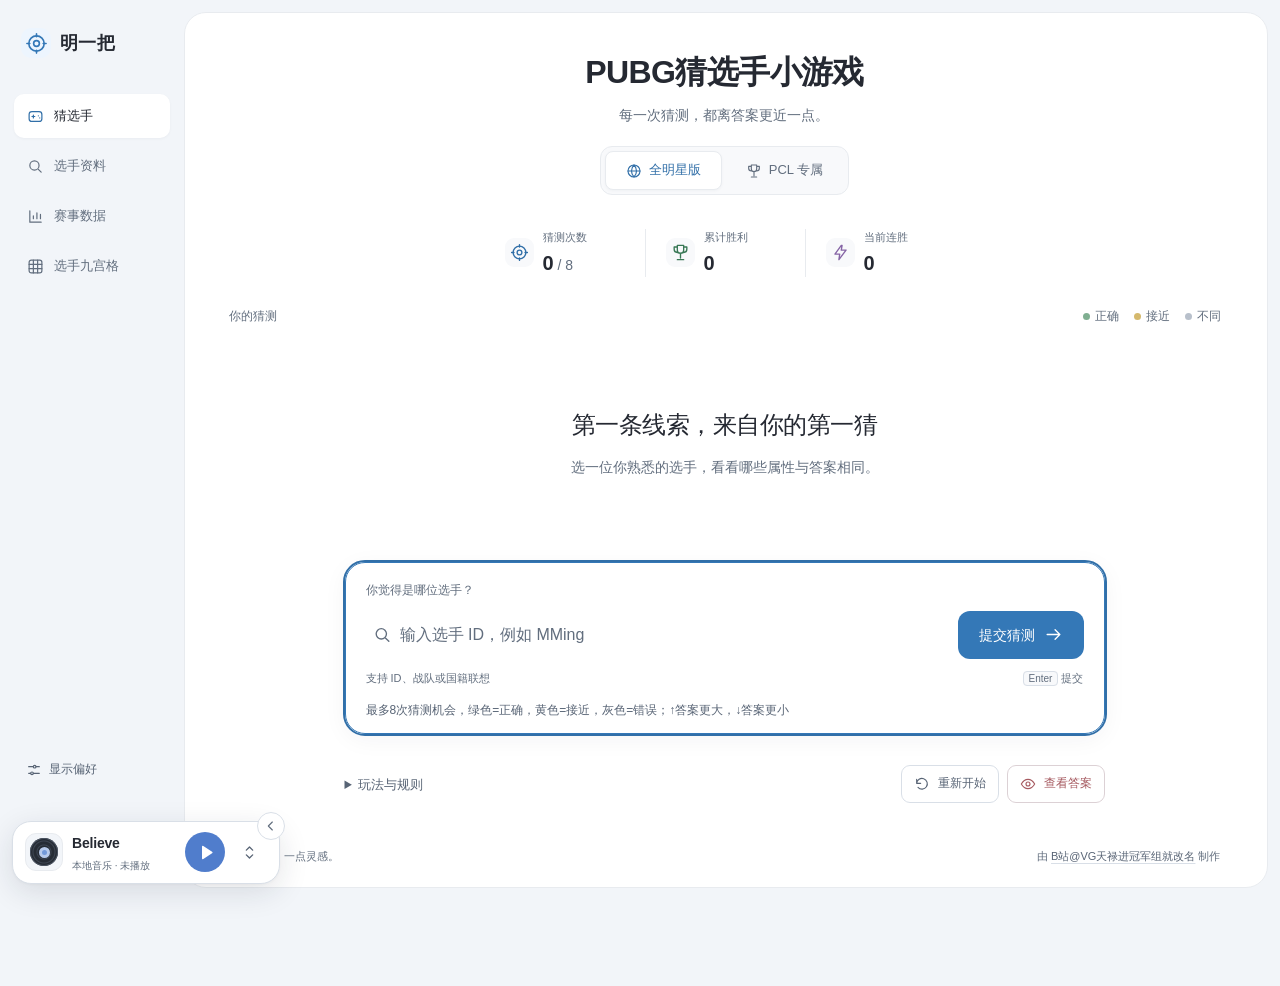
==== index.html @ dd572485 "Add files via upload" ====
<!DOCTYPE html>
<html lang="zh-CN">
    <head>
        <meta charset="UTF-8">
        <script src="./js/theme.js"></script>
        <meta name="viewport" content="width=device-width, initial-scale=1.0">
        <meta name="theme-color" content="#F5F6F8">
        <title>PUBG猜选手 - 全明星版</title>
        <link rel="stylesheet" href="./css/local.css">
        <link rel="stylesheet" href="./css/immersive.css">
        <link rel="stylesheet" href="./css/music.css">
        <link rel="stylesheet" href="./css/mobile.css">
        <link rel="stylesheet" href="./css/navigation.css">
        <link rel="stylesheet" href="./css/workspace.css">
        <script src="./js/navigation.js" blocking="render"></script>
        <script src="./js/mobile.js" defer></script>
        <script src="./js/music.js" defer></script>
        <script src="./js/preferences.js" defer></script>
    </head>
    <body class="game-page" data-game-mode="all">
        <header class="top-header-bar">
            <div class="header-inner">
                <a class="header-left" href="index.html" aria-label="明一把，返回猜选手"><span class="brand-icon"><svg class="ui-icon" viewBox="0 0 24 24" fill="none" stroke="currentColor" stroke-width="1.7" stroke-linecap="round" stroke-linejoin="round" aria-hidden="true"><circle cx="12" cy="12" r="8"/><circle cx="12" cy="12" r="3"/><path d="M12 2v3m0 14v3M2 12h3m14 0h3"/></svg></span><span class="header-title">明一把<span class="brand-caption">PUBG PROGUESS</span></span></a>
                <div class="header-right">
                    <nav class="site-nav" aria-label="主导航">
                        <a href="index.html" class="nav-btn-capsule is-current" title="猜选手" aria-current="page"><svg class="ui-icon" viewBox="0 0 24 24" fill="none" stroke="currentColor" stroke-width="1.7" stroke-linecap="round" stroke-linejoin="round" aria-hidden="true"><rect x="3" y="5" width="18" height="14" rx="4"/><path d="M7 12h4m-2-2v4m7-3h.01m2 3h.01"/></svg><span>猜选手</span></a><a href="search.html" class="nav-btn-capsule" title="选手资料"><svg class="ui-icon" viewBox="0 0 24 24" fill="none" stroke="currentColor" stroke-width="1.7" stroke-linecap="round" stroke-linejoin="round" aria-hidden="true"><circle cx="10.5" cy="10.5" r="6.5"/><path d="m16 16 4 4"/></svg><span>选手资料</span></a><a href="kd.html" class="nav-btn-capsule" title="赛事数据"><svg class="ui-icon" viewBox="0 0 24 24" fill="none" stroke="currentColor" stroke-width="1.7" stroke-linecap="round" stroke-linejoin="round" aria-hidden="true"><path d="M4 4v16h16M9 15v-4m5 4V7m5 8v-6"/></svg><span>赛事数据</span></a>
                    <a href="grid-game.html" class="nav-btn-capsule" title="选手九宫格"><svg class="ui-icon" viewBox="0 0 24 24" fill="none" stroke="currentColor" stroke-width="1.7" stroke-linecap="round" stroke-linejoin="round" aria-hidden="true"><rect x="3" y="3" width="18" height="18" rx="3"/><path d="M9 3v18m6-18v18M3 9h18M3 15h18"/></svg><span>选手九宫格</span></a></nav>
                </div>
            </div>
        </header>
        <main class="app-main">
            <section class="page-heading">
                <div>
                    <p class="eyebrow">
                        一点电竞知识 · 一场推理挑战
                    </p>
                    <h1>
                        PUBG猜选手小游戏
                    </h1>
                    <p class="page-subtitle">
                        每一次猜测，都离答案更近一点。
                    </p>
                </div>
                <nav class="mode-tabs" aria-label="游戏模式">
                    <a href="index.html" class="is-active" aria-current="page"><svg class="ui-icon" viewBox="0 0 24 24" fill="none" stroke="currentColor" stroke-width="1.7" stroke-linecap="round" stroke-linejoin="round" aria-hidden="true"><circle cx="12" cy="12" r="9"/><path d="M3 12h18M12 3c5 5 5 13 0 18-5-5-5-13 0-18Z"/></svg>全明星版</a><a href="pcl.html"><svg class="ui-icon" viewBox="0 0 24 24" fill="none" stroke="currentColor" stroke-width="1.7" stroke-linecap="round" stroke-linejoin="round" aria-hidden="true"><path d="M8 3h8v6a4 4 0 0 1-8 0V3Zm4 10v6m-4 2h8M8 5H4v3a4 4 0 0 0 4 4m8-7h4v3a4 4 0 0 1-4 4"/></svg>PCL 专属</a>
                </nav>
            </section>
            <div class="game-layout">
                <section class="game-panel" aria-label="猜选手游戏">
                    <div class="panel-heading">
                        <span class="panel-title"><svg class="ui-icon" viewBox="0 0 24 24" fill="none" stroke="currentColor" stroke-width="1.7" stroke-linecap="round" stroke-linejoin="round" aria-hidden="true"><circle cx="12" cy="12" r="8"/><circle cx="12" cy="12" r="3"/><path d="M12 2v3m0 14v3M2 12h3m14 0h3"/></svg>本局挑战</span><span class="round-tag"><span></span>8 次机会，找到那位选手</span>
                    </div>
                    <div class="stats-strip" aria-label="游戏状态">
                        <div class="stat-item">
                            <span class="stat-icon blue"><svg class="ui-icon" viewBox="0 0 24 24" fill="none" stroke="currentColor" stroke-width="1.7" stroke-linecap="round" stroke-linejoin="round" aria-hidden="true"><circle cx="12" cy="12" r="8"/><circle cx="12" cy="12" r="3"/><path d="M12 2v3m0 14v3M2 12h3m14 0h3"/></svg></span>
                            <div>
                                <span class="stat-label">猜测次数</span><span class="stat-value"><strong id="guess-count">0</strong><span class="stat-denominator"> / 8</span></span>
                            </div>
                        </div>
                        <div class="stat-item">
                            <span class="stat-icon mint"><svg class="ui-icon" viewBox="0 0 24 24" fill="none" stroke="currentColor" stroke-width="1.7" stroke-linecap="round" stroke-linejoin="round" aria-hidden="true"><path d="M8 3h8v6a4 4 0 0 1-8 0V3Zm4 10v6m-4 2h8M8 5H4v3a4 4 0 0 0 4 4m8-7h4v3a4 4 0 0 1-4 4"/></svg></span>
                            <div>
                                <span class="stat-label">累计胜利</span><span class="stat-value"><strong id="win-count">0</strong></span>
                            </div>
                        </div>
                        <div class="stat-item">
                            <span class="stat-icon lilac"><svg class="ui-icon" viewBox="0 0 24 24" fill="none" stroke="currentColor" stroke-width="1.7" stroke-linecap="round" stroke-linejoin="round" aria-hidden="true"><path d="m13 3-8 11h6l-1 7 9-12h-6l1-6Z"/></svg></span>
                            <div>
                                <span class="stat-label">当前连胜</span><span class="stat-value"><strong id="streak-count">0</strong></span>
                            </div>
                        </div>
                    </div>
                    <div class="board-area">
                        <div class="board-toolbar">
                            <h2>
                                你的猜测
                            </h2>
                            <div class="color-legend" aria-label="线索颜色">
                                <span><i class="legend-dot green-dot"></i>正确</span><span><i class="legend-dot yellow-dot"></i>接近</span><span><i class="legend-dot grey-dot"></i>不同</span>
                            </div>
                        </div>
                        <div id="game-empty" class="game-empty">
                            <div class="clue-illustration" aria-hidden="true">
                                <span class="clue-orbit orbit-one"></span><span class="clue-orbit orbit-two"></span><span class="clue-tile tile-left"><svg class="ui-icon" viewBox="0 0 24 24" fill="none" stroke="currentColor" stroke-width="1.7" stroke-linecap="round" stroke-linejoin="round" aria-hidden="true"><circle cx="12" cy="12" r="9"/><path d="M3 12h18M12 3c5 5 5 13 0 18-5-5-5-13 0-18Z"/></svg></span><span class="mystery-card"><span class="mystery-avatar"><svg class="ui-icon" viewBox="0 0 24 24" fill="none" stroke="currentColor" stroke-width="1.7" stroke-linecap="round" stroke-linejoin="round" aria-hidden="true"><circle cx="12" cy="8" r="4"/><path d="M4 21v-2a8 8 0 0 1 16 0v2"/></svg></span><span class="mystery-id">? ? ?</span><span class="mystery-line"></span></span><span class="clue-tile tile-right"><svg class="ui-icon" viewBox="0 0 24 24" fill="none" stroke="currentColor" stroke-width="1.7" stroke-linecap="round" stroke-linejoin="round" aria-hidden="true"><path d="M8 3h8v6a4 4 0 0 1-8 0V3Zm4 10v6m-4 2h8M8 5H4v3a4 4 0 0 0 4 4m8-7h4v3a4 4 0 0 1-4 4"/></svg></span><span class="illustration-dot dot-one"></span><span class="illustration-dot dot-two"></span>
                            </div>
                            <h3>
                                第一条线索，来自你的第一猜
                            </h3>
                            <p>
                                选一位你熟悉的选手，看看哪些属性与答案相同。
                            </p>
                        </div>
                        <div class="history-scroll" tabindex="0" role="region" aria-label="猜测记录，可左右滚动">
                            <div id="history-container">
                            </div>
                        </div>
                        <p class="mobile-scroll-hint">
                            左右滑动，查看完整属性线索
                        </p>
                    </div>
                    <div class="guess-composer">
                        <label for="player-input">你觉得是哪位选手？</label>
                        <div class="input-area">
                            <div class="input-wrapper">
                                <span class="input-icon"><svg class="ui-icon" viewBox="0 0 24 24" fill="none" stroke="currentColor" stroke-width="1.7" stroke-linecap="round" stroke-linejoin="round" aria-hidden="true"><circle cx="10.5" cy="10.5" r="6.5"/><path d="m16 16 4 4"/></svg></span><input type="text" id="player-input" disabled aria-label="选手 ID" placeholder="输入选手 ID，例如 MMing" autocomplete="off">
                                <div id="autocomplete-list" class="autocomplete-items">
                                </div>
                            </div>
                            <button id="submit-btn" class="primary-button" disabled onclick="submitGuess()">提交猜测<svg class="ui-icon" viewBox="0 0 24 24" fill="none" stroke="currentColor" stroke-width="1.7" stroke-linecap="round" stroke-linejoin="round" aria-hidden="true"><path d="M4 12h16m-6-6 6 6-6 6"/></svg></button>
                        </div>
                        <div class="composer-meta">
                            <span>支持 ID、战队或国籍联想</span><span><kbd>Enter</kbd> 提交</span>
                        </div>
                        <p id="game-status" class="game-status" role="status" aria-live="polite">
                            正在加载选手库…
                        </p>
                    </div>
                </section>
                <aside class="game-sidebar">
                    <details class="guide-disclosure"><summary>玩法与规则</summary>
                    <section class="guide-section">
                        <h2>
                            <svg class="ui-icon" viewBox="0 0 24 24" fill="none" stroke="currentColor" stroke-width="1.7" stroke-linecap="round" stroke-linejoin="round" aria-hidden="true"><circle cx="12" cy="12" r="9"/><path d="M9.5 9a2.5 2.5 0 1 1 4 2c-1 .5-1.5 1-1.5 2m0 3h.01"/></svg>一点游戏指南
                        </h2>
                        <ol class="guide-steps">
                            <li>
                                <span class="step-number">01</span>
                                <div>
                                    <h3>
                                        先猜一位选手
                                    </h3>
                                    <p>
                                        从你熟悉的 ID 开始，获得第一组线索。
                                    </p>
                                </div>
                            </li>
                            <li>
                                <span class="step-number">02</span>
                                <div>
                                    <h3>
                                        读懂颜色和箭头
                                    </h3>
                                    <p>
                                        绿色相同，黄色接近，灰色不同。<br><strong>↑</strong> 答案更大，<strong>↓</strong> 答案更小。
                                    </p>
                                </div>
                            </li>
                            <li>
                                <span class="step-number">03</span>
                                <div>
                                    <h3>
                                        缩小范围，锁定答案
                                    </h3>
                                    <p>
                                        结合国籍、战队和参赛经历，在 8 次机会内猜中。
                                    </p>
                                </div>
                            </li>
                        </ol>
                        <details class="rules-detail">
                            <summary>
                                接近范围与数据口径<svg class="ui-icon" viewBox="0 0 24 24" fill="none" stroke="currentColor" stroke-width="1.7" stroke-linecap="round" stroke-linejoin="round" aria-hidden="true"><path d="m9 5 7 7-7 7"/></svg>
                            </summary>
                            <div>
                                <p>
                                    年龄相差 1–3 岁、PGC 出场相差 1–2 次、世界冠军数相差 1 次时为黄色。国籍不同但赛区相同，也为黄色。
                                </p>
                                <p>
                                    退役选手的战队为最后效力战队 世界冠军只包括FGS PGI PNC PGC PGI.S PGS EWC GOTF(不包括周冠)
                                </p>
                            </div>
                        </details>
                    </section>
                    </details>
                    <div class="session-actions">
                        <button id="restart-btn" disabled class="action-btn restart" onclick="startNewRound()"><svg class="ui-icon" viewBox="0 0 24 24" fill="none" stroke="currentColor" stroke-width="1.7" stroke-linecap="round" stroke-linejoin="round" aria-hidden="true"><path d="M4 11a8 8 0 1 1 2 6M4 5v6h6"/></svg>重新开始</button><button id="reveal-btn" disabled class="action-btn reveal" onclick="revealAnswer()"><svg class="ui-icon" viewBox="0 0 24 24" fill="none" stroke="currentColor" stroke-width="1.7" stroke-linecap="round" stroke-linejoin="round" aria-hidden="true"><path d="M2 12s4-7 10-7 10 7 10 7-4 7-10 7S2 12 2 12Z"/><circle cx="12" cy="12" r="3"/></svg>查看答案</button>
                        <p>
                            查看答案将结束当前对局。
                        </p>
                    </div>
                </aside>
            </div>
        </main>
        <footer class="app-footer">
            <span>一点线索，一点灵感。</span><span class="credit-note">由 <a href="https://space.bilibili.com/35515344?spm_id_from=333.1007.0.0" target="_blank" rel="noopener noreferrer" class="credit-link">B站@VG天禄进冠军组就改名</a> 制作</span>
        </footer>
        <div id="game-modal" class="modal" role="dialog" aria-modal="true" aria-labelledby="modal-title" aria-describedby="modal-description">
            <div class="modal-box">
                <span class="modal-emblem" aria-hidden="true"><svg class="ui-icon" viewBox="0 0 24 24" fill="none" stroke="currentColor" stroke-width="1.7" stroke-linecap="round" stroke-linejoin="round" aria-hidden="true"><circle cx="12" cy="12" r="8"/><circle cx="12" cy="12" r="3"/><path d="M12 2v3m0 14v3M2 12h3m14 0h3"/></svg></span>
                <h2 id="modal-title">
                </h2>
                <p id="modal-description" class="modal-text">
                </p>
                <button class="primary-button" onclick="closeModal()">确定</button>
            </div>
        </div>
        <script src="./js/utils.js"></script>
        <script src="./js/storage.js"></script>
        <script src="./js/core.js"></script>
        <script src="./js/render.js"></script>
        <script>window.onload = initGame;</script>
    </body>
</html>
---- css/local.css ----
/* Shared soft desktop interface. */
:root {
    color-scheme:light;
    --c-page2:#F5F6F8;
    --surface:#fff;
    --surface-soft:#F8F9FB;
    --surface-muted:#F2F5F9;
    --surface-hover:#F1F5FA;
    --t-strong:#252932;
    --t-body:#3E4550;
    --t-normal:#505A68;
    --t-mid:#586475;
    --t-muted:#626E7E;
    --t-faint:#687383;
    --t-on-color:#fff;
    --ln-soft:#E8EBEF;
    --ln-strong:#D9DFE7;
    --ln-faint:#F0F2F5;
    --a-accent:#3478B7;
    --a-accent-hover:#2C6CA6;
    --a-accent-ink:#316FA8;
    --blue-soft:#EDF5FE;
    --mint-soft:#EDF8F0;
    --mint-ink:#397856;
    --lilac-soft:#F4EFFA;
    --lilac-ink:#8564A5;
    --yellow-soft:#FCF5E6;
    --yellow-ink:#896C2C;
    --rose-soft:#FBF1F1;
    --rose-ink:#A65A60;
    --s-ok:#397856;
    --s-warn:#896C2C;
    --s-off:#626E7E;
    --lime:#4388C9;
    --lime-ink:#fff;
    --shadow-panel:0 3px 16px rgba(31,44,66,.025);
    --shadow-popover:0 10px 32px rgba(31,44,66,.09)
}

html.dark-theme {
    color-scheme:dark;
    --c-page2:#191D24;
    --surface:#222730;
    --surface-soft:#272D37;
    --surface-muted:#2C3340;
    --surface-hover:#303948;
    --t-strong:#EDF0F6;
    --t-body:#D4DAE4;
    --t-normal:#C0C9D6;
    --t-mid:#B1BED0;
    --t-muted:#A0ACBD;
    --t-faint:#99A6B9;
    --ln-soft:#343C49;
    --ln-strong:#49566B;
    --ln-faint:#2D3540;
    --a-accent:#80B4E1;
    --a-accent-hover:#9CC7EB;
    --a-accent-ink:#A1CCEF;
    --blue-soft:#283C50;
    --mint-soft:#273E35;
    --mint-ink:#94CCAA;
    --lilac-soft:#3A304A;
    --lilac-ink:#C6ACDF;
    --yellow-soft:#443C2C;
    --yellow-ink:#E0C88E;
    --rose-soft:#443137;
    --rose-ink:#DCA5AC;
    --s-ok:#94CCAA;
    --s-warn:#E0C88E;
    --s-off:#A0ACBD;
    --lime:#80B4E1;
    --lime-ink:#1D2B3A;
    --t-on-color:#1D2B3A;
    --shadow-panel:0 3px 16px rgba(0,0,0,.05);
    --shadow-popover:0 10px 32px rgba(0,0,0,.18)
}

* {
    box-sizing:border-box
}

html {
    background:var(--c-page2);
    scrollbar-gutter:stable
}

body {
    margin:0;
    min-width:320px;
    color:var(--t-body);
    background:var(--c-page2);
    font:14px/1.6 -apple-system,BlinkMacSystemFont,"Segoe UI","Microsoft YaHei","PingFang SC",sans-serif;
    -webkit-font-smoothing:antialiased
}

h1,h2,h3,p {
    margin:0
}

h1,h2,h3 {
    color:var(--t-strong)
}

a {
    color:inherit;
    text-decoration:none
}

button,input,select {
    font:inherit
}

button,a,input,select,summary {
    -webkit-tap-highlight-color:transparent
}

button {
    cursor:pointer;
    touch-action:manipulation
}

button,a,input,select {
    transition:color .16s ease,background-color .16s ease,border-color .16s ease,box-shadow .16s ease
}

button:disabled,input:disabled,select:disabled {
    opacity:.48;
    cursor:not-allowed
}

button:not(:disabled):active,.mode-tabs a:active {
    translate:0 1px
}

:where(button,a,summary,[tabindex]):focus-visible {
    outline:2px solid var(--a-accent-ink);
    outline-offset:3px
}

input:focus-visible,select:focus-visible {
    outline:2px solid var(--a-accent-ink);
    outline-offset:2px;
    border-color:var(--a-accent);
    box-shadow:none
}

::selection { background:var(--blue-soft); color:var(--t-strong); }
input,textarea { caret-color:var(--a-accent-ink); }

[hidden] {
    display:none!important
}

.ui-icon {
    width:19px;
    height:19px;
    flex:0 0 auto;
    vertical-align:middle
}

.top-header-bar {
    position:relative;
    z-index:80;
    background:var(--surface);
    border-bottom:1px solid var(--ln-soft)
}

/* Floating music stays draggable over navigation; an open settings panel stays above it. */
.top-header-bar:has(.preferences-panel:not([hidden])) {
    z-index:100
}

.header-inner {
    max-width:1264px;
    min-height:74px;
    padding:14px 32px;
    margin:auto;
    display:flex;
    align-items:center;
    justify-content:space-between;
    gap:24px
}

.header-left {
    display:inline-flex;
    align-items:center;
    gap:11px;
    flex:0 0 auto
}

.brand-icon {
    width:36px;
    height:36px;
    border-radius:11px;
    display:grid;
    place-items:center;
    color:var(--a-accent);
    background:var(--blue-soft)
}

.brand-icon .ui-icon {
    width:23px;
    height:23px
}

.header-title {
    display:flex;
    align-items:baseline;
    gap:11px;
    font-size:19px;
    font-weight:750;
    color:var(--t-strong);
    letter-spacing:.3px
}

.brand-caption {
    color:var(--t-muted);
    font-size:10px;
    font-weight:500;
    letter-spacing:1.2px
}

.header-right,.site-nav {
    display:flex;
    align-items:center;
    gap:8px
}

.header-right {
    gap:22px
}

.nav-btn-capsule {
    display:inline-flex;
    align-items:center;
    gap:7px;
    padding:8px 13px;
    border-radius:8px;
    color:var(--t-muted);
    font-size:13px;
    font-weight:550;
    min-height:40px
}

.nav-btn-capsule:hover {
    background:var(--surface-soft);
    color:var(--t-strong)
}

.nav-btn-capsule.is-current {
    background:var(--blue-soft);
    color:var(--a-accent-ink)
}

.nav-btn-capsule .ui-icon {
    width:17px;
    height:17px
}

.app-main {
    width:min(100%,1264px);
    padding:36px 32px 24px;
    margin:auto
}

.page-heading {
    display:flex;
    align-items:center;
    justify-content:space-between;
    gap:24px;
    margin-bottom:27px
}

.eyebrow {
    color:var(--t-muted);
    font-size:12px;
    margin-bottom:6px;
    letter-spacing:.5px
}

h1 {
    font-size:28px;
    font-weight:650;
    line-height:1.4;
    letter-spacing:-.6px
}

.page-subtitle {
    margin-top:7px;
    font-size:14px;
    color:var(--t-muted)
}

.mode-tabs {
    padding:4px;
    border:1px solid var(--ln-soft);
    border-radius:10px;
    background:var(--surface-muted);
    display:inline-flex;
    flex:0 0 auto;
    gap:3px
}

.mode-tabs a {
    display:flex;
    align-items:center;
    justify-content:center;
    gap:7px;
    padding:8px 14px;
    border:1px solid transparent;
    border-radius:7px;
    font-size:13px;
    color:var(--t-muted)
}

.mode-tabs .ui-icon {
    width:16px;
    height:16px
}

.mode-tabs a:hover {
    color:var(--t-strong)
}

.mode-tabs a.is-active {
    color:var(--a-accent-ink);
    background:var(--surface);
    border-color:var(--ln-soft);
    box-shadow:0 1px 3px rgba(31,44,66,.04)
}

.game-layout {
    display:grid;
    grid-template-columns:minmax(0,1fr) 248px;
    gap:28px;
    align-items:start
}

.game-panel,.search-panel,.data-panel {
    min-width:0;
    background:var(--surface);
    border:1px solid var(--ln-soft);
    border-radius:16px;
    box-shadow:var(--shadow-panel)
}

.panel-heading {
    display:flex;
    align-items:center;
    justify-content:space-between;
    gap:12px;
    padding:19px 24px;
    border-bottom:1px solid var(--ln-soft)
}

.panel-title {
    display:inline-flex;
    align-items:center;
    gap:8px;
    font-size:15px;
    font-weight:600;
    color:var(--t-strong)
}

.panel-title .ui-icon {
    color:var(--a-accent)
}

.round-tag {
    display:inline-flex;
    align-items:center;
    gap:6px;
    font-size:11px;
    color:var(--t-muted)
}

.round-tag>span {
    width:6px;
    height:6px;
    border-radius:50%;
    background:#8BAF98
}

.stats-strip {
    display:grid;
    grid-template-columns:repeat(3,minmax(0,1fr));
    padding:23px 24px
}

.stat-item {
    display:flex;
    align-items:center;
    gap:11px;
    padding-left:18px;
    border-left:1px solid var(--ln-soft)
}

.stat-item:first-child {
    padding-left:0;
    border-left:0
}

.stat-icon {
    display:grid;
    place-items:center;
    width:38px;
    height:38px;
    border-radius:11px;
    flex:0 0 auto
}

.blue {
    color:var(--a-accent-ink);
    background:var(--blue-soft)
}

.mint {
    color:var(--mint-ink);
    background:var(--mint-soft)
}

.lilac {
    color:var(--lilac-ink);
    background:var(--lilac-soft)
}

.stat-label {
    display:block;
    color:var(--t-muted);
    font-size:12px
}

.stat-value {
    display:block;
    color:var(--t-strong);
    font-size:24px;
    line-height:1.35;
    font-variant-numeric:tabular-nums
}

.stat-value strong {
    font-weight:650
}

.stat-denominator {
    font-size:14px;
    color:var(--t-muted);
    font-weight:400
}

.board-area {
    padding:0 24px 23px;
    min-width:0
}

.board-toolbar {
    display:flex;
    align-items:center;
    justify-content:space-between;
    gap:12px;
    padding:15px 0 10px;
    border-top:1px solid var(--ln-soft)
}

.board-toolbar h2 {
    font-size:13px;
    font-weight:550;
    color:var(--t-mid)
}

.color-legend {
    display:inline-flex;
    align-items:center;
    gap:15px;
    font-size:11px;
    color:var(--t-muted)
}

.color-legend span {
    display:flex;
    align-items:center;
    gap:5px
}

.legend-dot {
    display:inline-block;
    width:7px;
    height:7px;
    border-radius:50%;
    flex:0 0 auto
}

.green-dot {
    background:#80AF91
}

.yellow-dot {
    background:#D5B96D
}

.grey-dot {
    background:#B8C0CB
}

.blue-dot {
    background:var(--a-accent)
}

.game-empty {
    padding:13px 8px 20px;
    text-align:center
}

.game-empty h3 {
    font-size:16px;
    font-weight:550;
    margin-top:5px
}

.game-empty>p {
    color:var(--t-muted);
    font-size:13px;
    margin-top:7px
}

.clue-illustration {
    position:relative;
    width:240px;
    height:148px;
    margin:0 auto 10px
}

.mystery-card {
    position:absolute;
    z-index:1;
    top:14px;
    left:79px;
    display:flex;
    align-items:center;
    flex-direction:column;
    width:84px;
    height:114px;
    padding-top:13px;
    border:1px solid var(--ln-strong);
    background:var(--surface);
    border-radius:13px;
    box-shadow:0 5px 12px rgba(50,78,110,.045);
    rotate:-5deg
}

.mystery-avatar {
    display:grid;
    place-items:center;
    width:39px;
    height:39px;
    border-radius:50%;
    background:var(--blue-soft);
    color:#9EB7D1
}

.mystery-avatar .ui-icon {
    width:24px;
    height:24px
}

.mystery-id {
    margin-top:8px;
    color:var(--a-accent);
    font-weight:650;
    font-size:14px;
    letter-spacing:4px
}

.mystery-line {
    width:35px;
    height:3px;
    margin-top:7px;
    border-radius:2px;
    background:var(--ln-soft)
}

.clue-tile {
    position:absolute;
    display:grid;
    place-items:center;
    width:40px;
    height:40px;
    border-radius:12px;
    border:1px solid var(--ln-soft)
}

.tile-left {
    left:33px;
    top:55px;
    color:var(--mint-ink);
    background:var(--mint-soft);
    rotate:-12deg
}

.tile-right {
    right:28px;
    top:39px;
    color:var(--lilac-ink);
    background:var(--lilac-soft);
    rotate:10deg
}

.clue-orbit {
    position:absolute;
    width:180px;
    height:108px;
    border:1px dashed var(--ln-strong);
    border-radius:50%;
    left:30px;
    top:24px;
    rotate:-17deg
}

.orbit-two {
    width:112px;
    height:112px;
    left:65px;
    top:14px;
    rotate:26deg;
    border-color:var(--ln-soft)
}

.illustration-dot {
    position:absolute;
    width:5px;
    height:5px;
    border-radius:50%
}

.dot-one {
    left:64px;
    top:17px;
    background:#BDD1E6
}

.dot-two {
    right:48px;
    bottom:21px;
    background:#C9B9DF
}

.history-scroll {
    overflow-x:auto;
    border-radius:8px;
    scrollbar-width:thin;
    scrollbar-color:var(--ln-strong) transparent
}

.history-scroll:has(#history-container:empty) {
    display:none
}

#history-container {
    min-width:680px;
    padding:2px
}

.history-header,.guess-row {
    display:grid;
    grid-template-columns:minmax(96px,1.2fr) repeat(4,minmax(60px,1fr)) minmax(90px,1.1fr) minmax(70px,1fr) minmax(90px,1.1fr);
    gap:6px;
    align-items:stretch
}

.history-header {
    margin:4px 0 8px
}

.header-col {
    padding:8px 2px;
    font-size:12px;
    text-align:center;
    color:var(--t-muted);
    white-space:nowrap
}

.guess-row {
    margin-bottom:8px
}

.attr-card {
    display:flex;
    align-items:center;
    justify-content:center;
    padding:15px 5px;
    min-height:52px;
    border:1px solid transparent;
    border-radius:8px;
    font-size:13px;
    font-weight:550;
    text-align:center;
    overflow-wrap:anywhere
}

.green {
    background:var(--mint-soft);
    color:var(--mint-ink);
    border-color:color-mix(in srgb,var(--mint-ink) 12%,transparent)
}

.yellow {
    background:var(--yellow-soft);
    color:var(--yellow-ink);
    border-color:color-mix(in srgb,var(--yellow-ink) 12%,transparent)
}

.grey {
    background:var(--surface-muted);
    color:var(--t-mid);
    border-color:var(--ln-soft)
}

.player-id-card {
    background:var(--surface);
    color:var(--t-strong);
    border-color:var(--ln-strong);
    font-weight:650
}

.mobile-scroll-hint {
    display:none;
    font-size:11px;
    color:var(--t-muted);
    padding-top:8px
}

.guess-composer {
    padding:20px 24px 18px;
    border-top:1px solid var(--ln-soft)
}

.guess-composer>label,.field-label {
    display:block;
    font-size:14px;
    color:var(--t-strong);
    font-weight:550;
    margin-bottom:10px
}

.input-area {
    display:flex;
    align-items:stretch;
    gap:10px
}

.input-wrapper {
    position:relative;
    flex:1;
    min-width:0
}

.input-icon {
    position:absolute;
    left:14px;
    top:50%;
    translate:0 -50%;
    color:var(--t-muted);
    display:flex;
    pointer-events:none
}

#player-input,#search-input,.kd-search,.kd-select {
    width:100%;
    min-height:46px;
    padding:11px 14px 11px 42px;
    border:1px solid var(--ln-strong);
    border-radius:9px;
    color:var(--t-strong);
    background:var(--surface);
    font-size:14px;
    line-height:1.6;
    outline:none
}

input::placeholder {
    color:var(--t-muted);
    opacity:1
}

#player-input:hover:not(:disabled),#search-input:hover:not(:disabled) {
    border-color:#B4C7D9
}

.primary-button,#submit-btn,#search-btn {
    display:inline-flex;
    align-items:center;
    justify-content:center;
    gap:9px;
    flex:0 0 auto;
    min-height:46px;
    padding:11px 20px;
    border:1px solid transparent;
    border-radius:9px;
    background:var(--a-accent);
    color:var(--t-on-color);
    font-size:14px;
    font-weight:550;
    line-height:1.6
}

.primary-button:hover:not(:disabled),#submit-btn:hover:not(:disabled),#search-btn:hover:not(:disabled) {
    background:var(--a-accent-hover)
}

.composer-meta {
    display:flex;
    align-items:center;
    justify-content:space-between;
    gap:12px;
    margin-top:10px;
    font-size:11px;
    color:var(--t-muted)
}

kbd {
    padding:1px 5px;
    border:1px solid var(--ln-strong);
    border-radius:4px;
    background:var(--surface-soft);
    font-family:inherit;
    font-size:10px
}

.game-status {
    margin-top:12px;
    font-size:12px;
    color:var(--t-mid);
    line-height:1.7
}

.autocomplete-items {
    position:absolute;
    z-index:50;
    top:calc(100% + 7px);
    left:0;
    right:0;
    max-height:264px;
    overflow-y:auto;
    padding:5px;
    border:1px solid var(--ln-soft);
    border-radius:10px;
    background:var(--surface);
    box-shadow:var(--shadow-popover)
}

.autocomplete-item {
    min-height:44px;
    padding:11px 10px;
    border-radius:6px;
    cursor:pointer;
    color:var(--t-body);
    font-size:13px;
    line-height:1.6
}

.autocomplete-item:hover,.autocomplete-item.active {
    background:var(--blue-soft);
    color:var(--a-accent-ink)
}

.autocomplete-item strong {
    font-weight:600
}

.autocomplete-meta {
    margin-left:5px;
    font-size:12px;
    color:var(--t-muted)
}

/* Supporting information, player cards, dialogs and statistics. */
.game-sidebar {
    min-width:0;
    padding-top:15px
}

.guide-section>h2 {
    display:flex;
    align-items:center;
    gap:8px;
    font-size:14px;
    font-weight:600
}

.guide-section>h2 .ui-icon {
    color:var(--t-muted);
    width:17px;
    height:17px
}

.guide-steps {
    list-style:none;
    padding:0;
    margin:25px 0 21px
}

.guide-steps li {
    display:flex;
    align-items:flex-start;
    gap:11px;
    margin-bottom:23px
}

.step-number {
    display:grid;
    place-items:center;
    width:25px;
    height:25px;
    flex:0 0 auto;
    border:1px solid var(--ln-strong);
    border-radius:8px;
    color:var(--t-muted);
    font-size:10px;
    font-variant-numeric:tabular-nums
}

.guide-steps h3 {
    margin:1px 0 6px;
    font-size:13px;
    font-weight:550
}

.guide-steps p {
    font-size:12px;
    color:var(--t-muted);
    line-height:1.85
}

.guide-steps strong {
    color:var(--t-mid)
}

.rules-detail {
    border-top:1px solid var(--ln-strong);
    font-size:12px
}

.rules-detail summary {
    display:flex;
    align-items:center;
    justify-content:space-between;
    gap:12px;
    min-height:44px;
    cursor:pointer;
    color:var(--t-mid);
    list-style:none
}

.rules-detail summary::-webkit-details-marker {
    display:none
}

.rules-detail summary .ui-icon {
    width:14px;
    height:14px;
    transition:rotate .16s ease
}

.rules-detail[open] summary .ui-icon {
    rotate:90deg
}

.rules-detail>div {
    color:var(--t-mid);
    font-size:12px;
    padding:0 0 12px;
    line-height:1.8
}

.rules-detail p+p {
    margin-top:8px
}

.session-actions {
    display:flex;
    flex-direction:column;
    gap:10px;
    padding-top:20px;
    margin-top:14px;
    border-top:1px solid var(--ln-strong)
}

.action-btn,.kd-btn {
    display:inline-flex;
    align-items:center;
    justify-content:center;
    gap:8px;
    min-height:42px;
    padding:9px 15px;
    border:1px solid var(--ln-strong);
    border-radius:9px;
    background:var(--surface);
    color:var(--t-mid);
    font-size:13px;
    font-weight:500;
    line-height:1.6
}

.action-btn:hover:not(:disabled),.kd-btn:hover:not(:disabled) {
    background:var(--surface-hover);
    border-color:#B4C7D9
}

.action-btn .ui-icon {
    width:16px;
    height:16px
}

.action-btn.reveal {
    color:var(--rose-ink);
    border-color:color-mix(in srgb,var(--rose-ink) 18%,var(--ln-soft));
    background:var(--rose-soft)
}

.action-btn.reveal:hover:not(:disabled) {
    background:color-mix(in srgb,var(--rose-ink) 10%,var(--rose-soft))
}

.session-actions>p {
    text-align:center;
    color:var(--t-muted);
    font-size:11px
}

.app-footer {
    max-width:1264px;
    padding:5px 32px 30px;
    margin:auto;
    display:flex;
    justify-content:space-between;
    gap:20px;
    color:var(--t-muted);
    font-size:11px
}

.credit-link {
    color:var(--t-mid);
    text-decoration:underline;
    text-decoration-color:var(--ln-strong);
    text-underline-offset:3px
}

.credit-link:hover {
    color:var(--a-accent-ink)
}

.text-link {
    display:inline-flex;
    align-items:center;
    gap:7px;
    color:var(--t-muted);
    font-size:13px
}

.text-link:hover {
    color:var(--a-accent)
}

.text-link .ui-icon {
    width:15px;
    height:15px
}

.search-panel {
    min-height:450px
}

.bottom-search-area {
    position:relative;
    padding:24px;
    border-bottom:1px solid var(--ln-soft)
}

.search-status {
    font-size:12px;
    color:var(--t-muted);
    margin-top:12px
}

.placeholder-box {
    padding:65px 20px 74px;
    text-align:center
}

.placeholder-icon {
    display:grid;
    place-items:center;
    margin:0 auto 16px;
    width:54px;
    height:54px;
    border:1px solid var(--ln-soft);
    border-radius:16px;
    background:var(--blue-soft);
    color:var(--a-accent)
}

.placeholder-icon .ui-icon {
    width:26px;
    height:26px
}

.placeholder-box h2 {
    font-size:17px;
    font-weight:550
}

.placeholder-box p {
    margin-top:9px;
    font-size:13px;
    color:var(--t-muted)
}

.search-example {
    display:inline-block;
    margin-top:19px;
    font-size:12px;
    color:var(--t-muted)
}

code {
    font-size:12px;
    padding:2px 6px;
    border:1px solid var(--ln-soft);
    border-radius:5px;
    background:var(--surface-soft);
    color:var(--t-mid)
}

#search-result-container {
    padding:24px;
    display:grid;
    grid-template-columns:repeat(2,minmax(0,1fr));
    gap:18px
}

#search-result-container:empty {
    padding:0
}

.cs-card {
    min-width:0;
    background:var(--surface);
    border:1px solid var(--ln-soft);
    border-radius:12px;
    overflow:hidden
}

.cs-card-bar {
    height:3px;
    background:var(--blue-soft)
}

.cs-card-header {
    padding:17px 19px 13px;
    border-bottom:1px solid var(--ln-faint)
}

.cs-header-left {
    display:flex;
    align-items:center;
    flex-wrap:wrap;
    gap:7px
}

.cs-avatar-icon {
    display:inline-flex;
    color:var(--a-accent)
}

.cs-avatar-icon svg {
    width:17px;
    height:17px
}

.cs-player-id {
    font-size:19px;
    font-weight:650;
    line-height:1.4;
    color:var(--t-strong);
    overflow-wrap:anywhere
}

.cs-player-meta {
    margin-left:auto;
    color:var(--t-muted);
    font-size:11px
}

.cs-card-body {
    display:flex;
    gap:19px;
    padding:19px
}

.cs-body-left {
    width:120px;
    flex:0 0 auto
}

.cs-player-img-box {
    width:100%;
    height:155px;
    background:var(--surface-soft);
    border:1px solid var(--ln-soft);
    border-radius:9px;
    overflow:hidden
}

.cs-player-img-box img {
    display:block;
    width:100%;
    height:100%;
    object-fit:cover;
    object-position:center bottom
}

.cs-body-right {
    flex:1;
    min-width:0
}

.cs-info-row {
    display:flex;
    justify-content:space-between;
    align-items:center;
    gap:10px;
    padding:8px 0;
    border-bottom:1px solid var(--ln-faint);
    line-height:1.5
}

.cs-info-row:first-child {
    padding-top:0
}

.cs-info-row:last-child {
    border:0;
    padding-bottom:0
}

.cs-info-label {
    color:var(--t-muted);
    font-size:11px
}

.cs-info-value {
    color:var(--t-strong);
    font-size:12px;
    font-weight:550;
    text-align:right;
    overflow-wrap:anywhere
}

.modal {
    display:none;
    position:fixed;
    z-index:1000;
    inset:0;
    padding:20px;
    overflow-y:auto;
    background:rgba(32,40,54,.32)
}

.modal.show {
    display:flex;
    align-items:center;
    justify-content:center;
    opacity:1
}

.modal-box {
    width:min(100%,540px);
    max-height:calc(100dvh - 40px);
    overflow-y:auto;
    margin:auto;
    padding:28px;
    border:1px solid var(--ln-soft);
    border-radius:16px;
    background:var(--surface);
    text-align:center;
    box-shadow:var(--shadow-popover)
}

.modal-emblem {
    display:grid;
    place-items:center;
    margin:0 auto 13px;
    width:46px;
    height:46px;
    border-radius:14px;
    background:var(--blue-soft);
    color:var(--a-accent)
}

.modal-emblem .ui-icon {
    width:25px;
    height:25px
}

.modal h2 {
    font-size:23px;
    font-weight:600
}

.modal h2.win {
    color:var(--s-ok)
}

.modal-text {
    margin-top:7px;
    font-size:14px;
    color:var(--t-mid)
}

.modal-embedded-card {
    margin:22px 0;
    text-align:left;
    border:0;
    background:var(--surface-soft)
}

.modal-embedded-card .cs-card-bar {
    display:none
}

.modal-embedded-card .cs-player-img-box {
    background:var(--surface)
}

.modal .primary-button {
    width:100%
}

/* Winning results arrive in two beats: the dialog, then the player card. */
.modal.result-entering {
    animation: result-backdrop-enter 200ms ease-out both;
}
.modal.result-entering .modal-box {
    transform-origin: 50% 25%;
    animation: result-panel-enter 300ms cubic-bezier(.22, 1, .36, 1) both;
}
.modal.result-entering .modal-embedded-card {
    transform-origin: 50% 45%;
    backface-visibility: hidden;
    animation: result-card-enter 620ms cubic-bezier(.22, 1, .36, 1) 130ms both;
}
@keyframes result-backdrop-enter {
    from { opacity: 0; }
    to { opacity: 1; }
}
@keyframes result-panel-enter {
    from { opacity: 0; transform: translateY(14px) scale(.97); filter: blur(2px); }
    to { opacity: 1; transform: none; filter: blur(0); }
}
@keyframes result-card-enter {
    0% {
        opacity: 0;
        filter: blur(3px);
        transform: perspective(1000px) translateY(18px) rotateY(-9deg) rotateZ(-2deg) scale(.94);
    }
    70% {
        opacity: 1;
        filter: blur(0);
        transform: perspective(1000px) translateY(-2px) rotateY(1.2deg) rotateZ(.35deg) scale(1.015);
    }
    100% { opacity: 1; filter: blur(0); transform: none; }
}

.data-panel-heading {
    display:flex;
    align-items:center;
    justify-content:space-between;
    gap:16px;
    padding:22px 24px 0
}

.data-panel-heading h2 {
    font-size:16px;
    font-weight:600
}

.data-panel-heading p {
    color:var(--t-muted);
    font-size:12px;
    margin-top:5px
}

.data-badge {
    display:inline-flex;
    align-items:center;
    gap:7px;
    padding:5px 10px;
    border-radius:7px;
    background:var(--lilac-soft);
    color:var(--lilac-ink);
    font-size:12px;
    white-space:nowrap
}

.data-badge .ui-icon {
    width:16px;
    height:16px
}

.kd-toolbar {
    display:flex;
    align-items:center;
    gap:10px;
    padding:22px 24px;
    flex-wrap:wrap
}

.kd-search-wrap {
    display:block;
    width:260px;
    position:relative;
    min-width:0
}

.kd-search,.kd-select {
    min-height:40px;
    font-size:13px;
    padding-top:8px;
    padding-bottom:8px
}

.kd-select {
    width:160px;
    padding-left:12px
}

.kd-count {
    margin-left:auto;
    color:var(--t-muted);
    font-size:12px
}

.kd-btn {
    min-height:40px
}

.kd-btn .ui-icon {
    width:15px;
    height:15px
}

.stat-wrap {
    overflow-x:auto;
    width:100%;
    scrollbar-width:thin;
    scrollbar-color:var(--ln-strong) transparent
}

.kd-table {
    table-layout:fixed;
    border-collapse:collapse;
    width:100%;
    min-width:830px;
    color:var(--t-body);
    font-size:13px;
    font-variant-numeric:tabular-nums
}

.kd-table th {
    padding:0;
    border-top:1px solid var(--ln-soft);
    border-bottom:1px solid var(--ln-soft);
    background:var(--surface-soft);
    color:var(--t-mid);
    font-size:12px;
    font-weight:550;
    text-align:left;
    white-space:nowrap
}

.kd-table th button {
    display:inline-flex;
    align-items:center;
    gap:7px;
    border:0;
    background:transparent;
    color:inherit;
    font:inherit;
    width:100%;
    padding:13px 16px;
    text-align:inherit;
    min-height:44px
}

.kd-table th.num button {
    justify-content:flex-end
}

.kd-table th button:hover {
    background:var(--surface-hover)
}

.kd-table td {
    padding:14px 16px;
    border-bottom:1px solid var(--ln-faint);
    white-space:nowrap;
    font-size:13px
}

.kd-table .num {
    text-align:right
}

/* Reserve the same indicator and badge space regardless of sort direction or logo. */
.kd-table .sort-indicator { display:inline-block; flex:0 0 12px; width:12px; text-align:center; }
.kd-table .team-pill { display:inline-flex; align-items:center; min-height:32px; }

.kd-table tbody tr:hover {
    background:var(--blue-soft)
}

.kd-table tbody tr:last-child td {
    border-bottom:0
}

.id-main {
    color:var(--t-strong);
    font-weight:600
}

.team-pill {
    display:inline-block;
    min-width:35px;
    padding:2px 8px;
    border-radius:5px;
    background:var(--surface-muted);
    color:var(--t-mid);
    font-size:11px
}

.fire-top .kd-metric {
    color:var(--a-accent-ink);
    font-weight:600
}

.kd-empty {
    padding:45px 20px;
    text-align:center;
    color:var(--t-muted)
}

.kd-empty button {
    margin-left:12px
}

.data-footnote {
    display:flex;
    align-items:center;
    justify-content:space-between;
    gap:14px;
    padding:15px 24px;
    border-top:1px solid var(--ln-soft);
    color:var(--t-muted);
    font-size:11px
}

.data-footnote>span:first-child {
    display:flex;
    align-items:center;
    gap:6px
}

.fire-legend {
    color:var(--a-accent-ink)
}

.data-definition {
    margin-top:20px;
    border-top-color:var(--ln-soft)
}

.data-definition summary {
    justify-content:flex-start
}

/* Preferences preserve independent switches and contained ripple feedback. */
.preferences {
    position:relative
}

.theme-toggle-btn {
    display:inline-flex;
    align-items:center;
    justify-content:center;
    gap:7px;
    padding:8px 11px;
    min-height:40px;
    border:1px solid var(--ln-soft);
    border-radius:8px;
    background:var(--surface);
    color:var(--t-mid);
    font-size:12px;
    font-weight:500
}

.theme-toggle-btn:hover {
    background:var(--surface-soft);
    border-color:var(--ln-strong)
}

.preferences-trigger[aria-expanded="true"] {
    border-color:#B8D0E7;
    color:var(--a-accent-ink);
    background:var(--blue-soft)
}

.preferences-trigger svg {
    width:16px;
    height:16px
}

.preferences-panel {
    position:absolute;
    top:calc(100% + 10px);
    right:0;
    width:340px;
    max-width:calc(100vw - 24px);
    max-height:calc(100dvh - 100px);
    overflow-y:auto;
    padding:18px 12px 12px;
    border:1px solid var(--ln-soft);
    border-radius:14px;
    background:var(--surface);
    box-shadow:var(--shadow-popover);
    text-align:left;
    isolation:isolate
}

.preferences-heading {
    display:flex;
    align-items:center;
    gap:10px;
    padding:0 8px 15px
}

.preferences-mark {
    display:flex;
    color:var(--a-accent)
}

.preferences-mark svg {
    width:23px;
    height:23px
}

.preferences-heading h2 {
    font-size:15px;
    font-weight:600
}

.preferences-heading p {
    margin-top:4px;
    font-size:11px;
    color:var(--t-muted)
}

.preferences-badge {
    margin-left:auto;
    padding:3px 8px;
    color:var(--lilac-ink);
    background:var(--lilac-soft);
    font-size:10px;
    border-radius:5px
}

.preferences-options {
    overflow:hidden;
    padding:4px;
    border-radius:10px;
    background:var(--surface-soft)
}

.preference-row {
    appearance:none;
    position:relative;
    isolation:isolate;
    display:flex;
    align-items:center;
    gap:11px;
    width:100%;
    min-height:76px;
    padding:13px 10px;
    border:0;
    border-radius:8px;
    background:transparent;
    text-align:left;
    color:var(--t-strong);
    overflow:hidden
}

.preference-row+.preference-row {
    border-top:1px solid var(--ln-soft)
}

.preference-row:hover {
    background:var(--surface-hover)
}

.preference-row:focus-visible {
    outline:2px solid var(--a-accent);
    outline-offset:-2px
}

.preference-icon {
    display:grid;
    place-items:center;
    width:32px;
    height:32px;
    flex:0 0 auto;
    border-radius:9px;
    background:var(--surface);
    border:1px solid var(--ln-soft);
    color:var(--a-accent)
}

.preference-icon svg {
    width:18px;
    height:18px
}

.preference-copy {
    display:flex;
    flex:1;
    flex-direction:column;
    gap:4px;
    min-width:0
}

.preference-label {
    font-size:13px;
    font-weight:550
}

.preference-description {
    font-size:11px;
    line-height:1.5;
    color:var(--t-muted)
}

.preference-track {
    position:relative;
    flex:0 0 38px;
    height:22px;
    border:1px solid var(--ln-strong);
    border-radius:20px;
    background:var(--ln-strong);
    transition:background-color .18s ease,border-color .18s ease
}

.preference-thumb {
    position:absolute;
    top:2px;
    left:2px;
    width:16px;
    height:16px;
    background:var(--surface);
    border-radius:50%;
    box-shadow:0 1px 2px rgba(31,44,66,.12);
    transition:transform .18s ease
}

.preference-row[aria-checked="true"] .preference-track {
    background:var(--a-accent);
    border-color:var(--a-accent)
}

.preference-row[aria-checked="true"] .preference-thumb {
    transform:translateX(16px);
    background:var(--t-on-color)
}

.preference-wave {
    position:absolute;
    z-index:-1;
    pointer-events:none;
    inset:0;
    background:linear-gradient(90deg,transparent,var(--a-accent),transparent);
    opacity:0;
    transform-origin:center
}

.preferences-footnote {
    margin-top:11px;
    text-align:center;
    color:var(--t-muted);
    font-size:10px
}

.preferences-footnote span {
    color:var(--a-accent);
    margin-right:3px
}

/* Responsive layouts keep the game readable instead of shrinking its board. */
@media(max-width:1100px) {
    .header-title {
        gap:6px
    }
    .brand-caption {
        display:none
    }
    .header-right {
        gap:14px
    }
    .game-layout {
        grid-template-columns:minmax(0,1fr) 220px;
        gap:22px
    }
    .stats-strip {
        padding-left:20px;
        padding-right:20px
    }
    .stat-item {
        padding-left:12px;
        gap:8px
    }
    .stat-icon {
        width:32px;
        height:32px;
        border-radius:9px
    }
    .cs-card-body {
        flex-direction:column
    }
    .cs-body-left {
        width:100%
    }
    .cs-player-img-box {
        height:170px
    }
}

@media(max-width:900px) {
    .game-layout {
        grid-template-columns:minmax(0,1fr)
    }
    .game-sidebar {
        display:grid;
        grid-template-columns:minmax(0,1fr) 220px;
        gap:28px;
        padding-top:4px
    }
    .session-actions {
        align-self:start;
        margin-top:0
    }
    .page-heading {
        align-items:flex-start
    }
    .mode-tabs a {
        padding:8px 11px
    }
    .header-inner {
        padding-left:24px;
        padding-right:24px;
        gap:14px
    }
    .app-main {
        padding-left:24px;
        padding-right:24px
    }
    .app-footer {
        padding-left:24px;
        padding-right:24px
    }
    .data-footnote {
        flex-direction:column;
        align-items:flex-start;
        gap:7px
    }
    .kd-count {
        width:100%;
        margin:2px 0 0
    }
    .cs-card-body {
        flex-direction:row
    }
}

@media(max-width:768px) {
    .header-inner {
        min-height:0;
        padding:13px 16px 11px;
        display:block
    }
    .header-left {
        margin-bottom:13px
    }
    .header-title {
        display:inline-flex
    }
    .brand-caption {
        display:inline;
        font-size:9px
    }
    .header-right {
        justify-content:space-between;
        gap:8px
    }
    .site-nav {
        gap:2px;
        flex:1
    }
    .nav-btn-capsule {
        padding:8px 9px;
        min-height:42px;
        font-size:12px;
        gap:5px
    }
    .nav-btn-capsule .ui-icon {
        width:15px;
        height:15px
    }
    .preferences {
        position:static;
        flex:0 0 auto
    }
    .theme-toggle-btn {
        min-height:42px;
        padding:8px;
        font-size:11px;
        gap:5px
    }
    .preferences-panel {
        top:calc(100% + 5px);
        left:auto;
        right:12px;
        max-height:calc(100dvh - 132px)
    }
    .app-main {
        padding:25px 16px 20px
    }
    .page-heading {
        flex-direction:column;
        gap:20px;
        margin-bottom:20px
    }
    h1 {
        font-size:24px;
        letter-spacing:-.5px
    }
    .eyebrow {
        font-size:11px
    }
    .page-subtitle {
        font-size:13px;
        margin-top:7px
    }
    .mode-tabs {
        width:100%
    }
    .mode-tabs a {
        flex:1;
        min-height:40px;
        font-size:13px
    }
    .game-layout {
        gap:23px
    }
    .game-panel,.search-panel,.data-panel {
        border-radius:13px
    }
    .panel-heading {
        padding:16px;
        flex-wrap:wrap;
        gap:8px
    }
    .panel-title {
        font-size:14px
    }
    .round-tag {
        font-size:10px
    }
    .stats-strip {
        padding:20px 16px
    }
    .stat-item {
        padding-left:12px;
        display:block;
        border-left:1px solid var(--ln-soft)
    }
    .stat-icon {
        display:none
    }
    .stat-label {
        font-size:11px
    }
    .stat-value {
        font-size:25px;
        margin-top:2px
    }
    .stat-denominator {
        font-size:12px
    }
    .board-area {
        padding:0 16px 17px
    }
    .board-toolbar {
        padding-top:14px
    }
    .color-legend {
        gap:10px;
        font-size:10px
    }
    .game-empty {
        padding:7px 0 20px
    }
    .clue-illustration {
        scale:.93;
        margin-bottom:0
    }
    .game-empty h3 {
        font-size:14px
    }
    .game-empty>p {
        font-size:12px;
        max-width:250px;
        margin-left:auto;
        margin-right:auto
    }
    .board-area:has(#history-container:not(:empty)) .mobile-scroll-hint {
        display:block
    }
    .guess-composer {
        padding:18px 16px 16px
    }
    .guess-composer>label {
        font-size:13px
    }
    .input-area {
        gap:8px;
        flex-wrap:wrap
    }
    #player-input,#search-input {
        min-height:48px;
        font-size:14px
    }
    #submit-btn {
        width:100%;
        min-height:46px
    }
    .game-page .input-wrapper {
        flex-basis:100%
    }
    .composer-meta {
        font-size:10px;
        gap:8px
    }
    .game-status {
        font-size:11px
    }
    .game-sidebar {
        display:flex;
        flex-direction:column;
        gap:0;
        padding:0 2px
    }
    .guide-steps {
        margin-top:20px;
        margin-bottom:14px
    }
    .guide-steps li {
        margin-bottom:17px
    }
    .guide-steps h3 {
        font-size:13px
    }
    .guide-steps p {
        font-size:12px
    }
    .session-actions {
        display:grid;
        grid-template-columns:1fr 1fr;
        width:100%;
        margin-top:8px;
        padding-top:18px;
        gap:10px
    }
    .session-actions>p {
        grid-column:1/-1
    }
    .action-btn {
        min-height:46px;
        font-size:13px
    }
    .app-footer {
        padding:0 18px 25px;
        flex-direction:column;
        gap:5px;
        font-size:10px
    }
    .bottom-search-area {
        padding:19px 16px
    }
    .search-page .input-wrapper {
        flex-basis:100%
    }
    #search-btn {
        width:100%;
        min-height:46px
    }
    .placeholder-box {
        padding:45px 16px 50px
    }
    .placeholder-box h2 {
        font-size:16px
    }
    .placeholder-box p {
        font-size:12px
    }
    #search-result-container {
        padding:16px;
        grid-template-columns:minmax(0,1fr);
        gap:15px
    }
    .cs-card-body {
        flex-direction:row;
        padding:16px;
        gap:14px
    }
    .cs-body-left {
        width:100px
    }
    .cs-player-img-box {
        height:145px
    }
    .cs-card-header {
        padding:15px 16px 12px
    }
    .cs-player-id {
        font-size:18px
    }
    .cs-player-meta {
        font-size:10px
    }
    .cs-info-row {
        gap:7px;
        padding:8px 0
    }
    .cs-info-label {
        font-size:10px
    }
    .cs-info-value {
        font-size:11px
    }
    .modal {
        padding:14px
    }
    .modal-box {
        max-height:calc(100dvh - 28px);
        padding:23px 18px;
        border-radius:14px
    }
    .modal h2 {
        font-size:20px
    }
    .modal-text {
        font-size:13px
    }
    .modal-embedded-card .cs-card-body {
        padding:16px 10px;
        gap:12px
    }
    .data-panel-heading {
        padding:19px 16px 0
    }
    .data-panel-heading h2 {
        font-size:15px
    }
    .data-panel-heading p {
        font-size:11px
    }
    .data-badge {
        font-size:10px;
        padding:4px 7px
    }
    .data-badge .ui-icon {
        width:13px;
        height:13px
    }
    .kd-toolbar {
        gap:9px;
        padding:18px 16px
    }
    .kd-search-wrap {
        width:100%
    }
    .kd-search,.kd-select,.kd-btn {
        min-height:44px
    }
    .kd-select {
        flex:1;
        width:auto;
        min-width:0
    }
    .kd-count {
        font-size:11px
    }
    .data-footnote {
        padding:14px 16px;
        font-size:10px
    }
    .data-definition summary {
        font-size:12px;
        min-height:44px
    }
}

@media(max-width:370px) {
    .nav-btn-capsule {
        padding:8px 7px;
        gap:4px;
        font-size:11px
    }
    .nav-btn-capsule .ui-icon {
        display:none
    }
    .theme-toggle-btn {
        padding:8px
    }
    .preferences-panel {
        right:10px;
        max-width:calc(100vw - 20px)
    }
    .round-tag {
        font-size:9px
    }
    .modal-embedded-card .cs-body-left,.cs-body-left {
        width:80px
    }
    .cs-player-img-box {
        height:132px
    }
    .cs-player-meta {
        margin-left:0
    }
}

@media(prefers-reduced-motion:reduce) {
    *,*::before,*::after {
        animation:none!important;
        transition:none!important;
        scroll-behavior:auto!important
    }
}

html.motion-disabled *,html.motion-disabled *::before,html.motion-disabled *::after {
    animation:none!important;
    transition:none!important;
    scroll-behavior:auto!important
}

/* Readable supporting text across screen sizes. */
.guide-steps p,.rules-detail>div {
    font-size:13px
}

.guide-steps h3 {
    font-size:14px
}

.rules-detail summary {
    font-size:13px
}

.color-legend {
    font-size:12px
}

.cs-info-label {
    font-size:12px
}

.cs-info-value {
    font-size:13px
}

@media(max-width:768px) {
    .game-status,.game-empty>p {
        font-size:12px
    }
    .cs-info-label {
        font-size:12px
    }
    .cs-info-value {
        font-size:13px
    }
    .cs-card-body {
        gap:12px
    }
}

.sort-indicator {
    color:var(--t-muted);
    opacity:.6
}

.kd-table th.asc .sort-indicator,.kd-table th.desc .sort-indicator {
    color:var(--a-accent);
    opacity:1
}

/* Keep mobile suggestions clear of the primary action. */
@media(max-width:768px) {
    .input-wrapper .autocomplete-items {
        top:auto;
        bottom:calc(100% + 7px);
        max-height:min(240px,40dvh)
    }
    .session-actions {
        order:-1;
        margin:0 0 23px;
        padding-top:0;
        border-top:0
    }
}

/* A single player result receives space without an empty second column. */
#search-result-container:has(>.cs-card:only-child) {
    grid-template-columns:minmax(0,1fr)
}

#search-result-container>.cs-card:only-child {
    max-width:760px;
    width:100%;
    justify-self:center
}

#search-result-container>.cs-card:only-child .cs-body-left {
    width:160px
}

#search-result-container>.cs-card:only-child .cs-player-img-box {
    height:210px
}

@media(max-width:768px) {
    #search-result-container>.cs-card:only-child .cs-body-left {
        width:100px
    }
    #search-result-container>.cs-card:only-child .cs-player-img-box {
        height:145px
    }
}

@media(max-width:370px) {
    #search-result-container>.cs-card:only-child .cs-body-left {
        width:80px
    }
}


/* Narrow dialogs stack portrait and details so country names remain readable. */
@media (max-width: 370px) {
    .modal-embedded-card .cs-card-body {
        flex-direction: column;
        align-items: center;
        gap: 16px;
        padding: 15px;
    }
    .modal-embedded-card .cs-body-left {
        width: 112px;
    }
    .modal-embedded-card .cs-player-img-box {
        height: 140px;
    }
    .modal-embedded-card .cs-body-right {
        width: 100%;
    }
    .modal-embedded-card .cs-info-value {
        white-space: nowrap;
    }
}

/* Interface style selector; each choice remains separate from appearance switches. */
.style-picker {
    display: grid;
    grid-template-columns: repeat(2, minmax(0, 1fr));
    gap: 8px;
    padding: 0 4px 16px;
}
.style-picker-label {
    grid-column: 1 / -1;
    color: var(--t-mid);
    font-size: 12px;
    font-weight: 550;
    margin-bottom: 1px;
}
.style-option {
    display: flex;
    flex-direction: column;
    gap: 8px;
    padding: 9px;
    border: 1px solid var(--ln-soft);
    border-radius: 9px;
    background: var(--surface);
    color: var(--t-mid);
    font-size: 12px;
    text-align: left;
}
.style-option:hover {
    background: var(--surface-hover);
    border-color: var(--ln-strong);
}
.style-option[aria-checked="true"] {
    border-color: var(--a-accent);
    background: var(--blue-soft);
    color: var(--a-accent-ink);
}
.style-preview {
    display: grid;
    grid-template-columns: 1fr 22px;
    grid-template-rows: 9px 1fr;
    gap: 4px;
    padding: 6px;
    width: 100%;
    height: 44px;
    border: 1px solid rgba(120, 130, 145, .18);
    border-radius: 5px;
}
.style-preview i {
    border-radius: 2px;
}
.style-preview i:first-child {
    grid-column: 1 / -1;
}
.preview-soft {
    background: #F5F6F8;
}
.preview-soft i {
    background: #FFFFFF;
    border: 1px solid #E8EBEF;
}
.preview-soft i:nth-child(2) {
    background: #EDF5FE;
}
.preview-immersive {
    background: #000000;
}
.preview-immersive i {
    background: #202020;
}
.preview-immersive i:nth-child(2) {
    background: linear-gradient(110deg, #284435, #121212);
    box-shadow: inset 14px 0 0 #1ED760;
}

/* Read-only preference descriptions stay legible; only the switch track fades. */
.preference-row:disabled {
    opacity: 1;
    cursor: default;
}
.preference-row:disabled .preference-track {
    opacity: .6;
}
.preference-row:disabled:hover {
    background: transparent;
}

/* Shared team identity: keep the name readable even when artwork is unavailable. */
.team-badge {
    display: inline-flex;
    align-items: center;
    justify-content: inherit;
    gap: 6px;
    max-width: 100%;
    vertical-align: middle;
}
.team-logo-frame {
    display: inline-flex;
    align-items: center;
    justify-content: center;
    flex: 0 0 26px;
    width: 26px;
    height: 26px;
    padding: 3px;
    box-sizing: border-box;
    border: 1px solid #dce1e8;
    border-radius: 6px;
    background: #edf0f4;
}
.team-logo {
    display: block;
    width: 100%;
    height: 100%;
    object-fit: contain;
    filter: drop-shadow(0 0 .6px rgba(25, 32, 43, .5));
}
.team-name {
    min-width: 0;
    overflow-wrap: anywhere;
}
.autocomplete-meta {
    display: inline-flex;
    align-items: center;
    flex-wrap: wrap;
    gap: 3px;
    vertical-align: middle;
}
.autocomplete-meta .team-logo-frame {
    flex-basis: 22px;
    width: 22px;
    height: 22px;
    border-radius: 5px;
    padding: 2px;
}
.team-pill {
    vertical-align: middle;
    padding: 3px 6px;
}
.team-pill .team-logo-frame {
    flex-basis: 24px;
    width: 24px;
    height: 24px;
}
.cs-info-value .team-badge {
    justify-content: flex-end;
    text-align: left;
}
.attr-card .team-badge {
    justify-content: center;
    gap: 4px;
}
.attr-card .team-logo-frame {
    flex-basis: 22px;
    width: 22px;
    height: 22px;
    padding: 2px;
}

/* Personal tournament summaries share the same data as the event table. */
.cs-card.elite-card {
    position: relative;
    isolation: isolate;
    overflow: visible;
    --honor-gold: #946510;
    --honor-surface: #fcf4df;
}
.cs-card.elite-card::before {
    content: "";
    position: absolute;
    z-index: 1;
    inset: 0;
    border: 1px solid rgba(213, 163, 56, .8);
    border-radius: inherit;
    box-shadow: 0 0 7px rgba(225, 173, 58, .35),
        0 0 22px 3px rgba(225, 173, 58, .2),
        inset 0 0 14px rgba(225, 173, 58, .08);
    pointer-events: none;
    opacity: .7;
    animation: player-gold-glow 3.6s ease-in-out infinite;
}
.elite-card .cs-card-bar {
    border-radius: 12px 12px 0 0;
}
.player-honors {
    display: flex;
    flex-wrap: wrap;
    gap: 6px;
    margin-top: 11px;
}
.player-honors[hidden] {
    display: none;
}
.player-honor {
    display: inline-flex;
    align-items: center;
    gap: 4px;
    padding: 4px 8px;
    border-radius: 6px;
    background: var(--honor-surface);
    color: var(--honor-gold);
    font-size: 11px;
    font-weight: 600;
    line-height: 1.6;
}
html.dark-theme .cs-card.elite-card {
    --honor-gold: #eccb7d;
    --honor-surface: #39301d;
}
@keyframes player-gold-glow {
    0%, 100% { opacity: .4; }
    50% { opacity: 1; }
}
.player-event-stats {
    padding: 19px;
    border-top: 1px solid var(--ln-soft);
    text-align: left;
}
.event-stats-heading, .event-metric-heading {
    display: flex;
    align-items: center;
    justify-content: space-between;
    flex-wrap: wrap;
    gap: 8px;
}
.event-stats-heading {
    margin-bottom: 14px;
}
.event-stats-heading h3 {
    margin: 0;
    color: var(--t-strong);
    font-size: 14px;
    font-weight: 650;
}
.event-data-link, .event-retry {
    color: var(--a-accent-ink);
    font-size: 12px;
    border-radius: 5px;
    text-decoration: none;
}
.event-data-link {
    padding: 6px 0 6px 6px;
}
.event-data-link:hover, .event-retry:hover {
    text-decoration: underline;
}
.event-data-link:focus-visible, .event-retry:focus-visible {
    outline: 2px solid var(--a-accent);
    outline-offset: 4px;
}
.event-retry {
    padding: 6px 10px;
    margin-left: 4px;
    background: var(--blue-soft);
    border: 1px solid var(--ln-soft);
    cursor: pointer;
}
.event-metrics {
    display: grid;
    grid-template-columns: repeat(2, minmax(0, 1fr));
    gap: 12px;
}
.event-metric {
    min-width: 0;
    padding: 16px;
    background: var(--surface-soft);
    border: 1px solid var(--ln-soft);
    border-radius: 12px;
    --metric-accent: var(--a-accent);
}
.event-metric-intDmgPer {
    --metric-accent: var(--mint-ink);
}
.event-metric h4 {
    margin: 0;
    font-size: 13px;
    font-weight: 600;
    color: var(--t-mid);
}
.event-percentile {
    padding: 3px 7px;
    border-radius: 5px;
    background: var(--blue-soft);
    color: var(--a-accent-ink);
    font-size: 11px;
    font-weight: 650;
    white-space: nowrap;
}
.event-metric-intDmgPer .event-percentile {
    color: var(--mint-ink);
    background: var(--mint-soft);
}
.event-metric-value {
    display: block;
    margin: 10px 0 4px;
    font-size: clamp(27px, 3vw, 38px);
    line-height: 1.15;
    letter-spacing: -.8px;
    font-weight: 700;
    font-variant-numeric: tabular-nums;
    color: var(--t-strong);
}
.event-comparison {
    margin: 8px 0 18px;
    color: var(--t-mid);
    font-size: 12px;
    line-height: 1.6;
}
.event-comparison.above {
    color: var(--mint-ink);
}
.event-rank-track {
    height: 5px;
    border-radius: 6px;
    overflow: hidden;
    background: var(--ln-soft);
}
.event-rank-track span {
    display: block;
    height: 100%;
    border-radius: inherit;
    background: var(--metric-accent);
}
.event-metric-note {
    display: flex;
    justify-content: space-between;
    flex-wrap: wrap;
    gap: 4px 8px;
    margin: 9px 0 0;
    color: var(--t-muted);
    font-size: 11px;
    line-height: 1.6;
}
.event-totals {
    display: grid;
    grid-template-columns: repeat(4, minmax(0, 1fr));
    gap: 12px;
    margin: 18px 0 12px;
}
.event-totals div {
    min-width: 0;
}
.event-totals dt {
    color: var(--t-muted);
    font-size: 11px;
}
.event-totals dd {
    margin: 5px 0 0;
    font-size: 14px;
    font-weight: 600;
    color: var(--t-strong);
    overflow-wrap: anywhere;
    font-variant-numeric: tabular-nums;
}
.event-stats-footnote, .event-stats-empty {
    margin: 0;
    color: var(--t-muted);
    font-size: 11px;
    line-height: 1.8;
}
.event-stats-empty {
    font-size: 13px;
}
@media (max-width: 600px) {
    .player-event-stats {
        padding: 15px;
    }
    .event-metrics {
        gap: 9px;
    }
    .event-metric {
        padding: 12px;
    }
    .event-totals {
        grid-template-columns: repeat(2, minmax(0, 1fr));
    }
}
---- css/immersive.css ----
/* An optional immersive skin. All rules are scoped; the soft desktop skin stays intact. */
html[data-style="immersive"] {
    color-scheme: dark;
    --c-page2: #000000;
    --surface: #121212;
    --surface-soft: #1F1F1F;
    --surface-muted: #202020;
    --surface-hover: #2A2A2A;
    --t-strong: #F5F5F5;
    --t-body: #DEDEDE;
    --t-normal: #CECECE;
    --t-mid: #C4C4C4;
    --t-muted: #B3B3B3;
    --t-faint: #AAAAAA;
    --t-on-color: #07160D;
    --ln-soft: #282828;
    --ln-strong: #414141;
    --ln-faint: #242424;
    --a-accent: #1ED760;
    --a-accent-hover: #3BE477;
    --a-accent-ink: #1ED760;
    --blue-soft: #193023;
    --mint-soft: #193326;
    --mint-ink: #A3D9B6;
    --lilac-soft: #2B2432;
    --lilac-ink: #CDBBDD;
    --yellow-soft: #362E1B;
    --yellow-ink: #E3CD95;
    --rose-soft: #302124;
    --rose-ink: #DBB1B7;
    --s-ok: #1ED760;
    --s-warn: #E3CD95;
    --s-off: #B3B3B3;
    --lime: #1ED760;
    --lime-ink: #07160D;
    --shadow-panel: none;
    --shadow-popover: 0 14px 36px rgba(0, 0, 0, .35);
}

/* Neutral navigation and a single, contained atmosphere around the title. */
html[data-style="immersive"] .top-header-bar {
    background: #000000;
    border-bottom: 0;
}

html[data-style="immersive"] .header-inner {
    max-width: 1344px;
    min-height: 80px;
    padding-left: 40px;
    padding-right: 40px;
}

html[data-style="immersive"] .brand-icon {
    background: #1F1F1F;
    color: #1ED760;
    border-radius: 50%;
}

html[data-style="immersive"] .brand-caption {
    color: #B3B3B3;
}

html[data-style="immersive"] .nav-btn-capsule,
html[data-style="immersive"] .theme-toggle-btn {
    border-radius: 999px;
    border-color: transparent;
    background: #1F1F1F;
    color: #B3B3B3;
}

html[data-style="immersive"] .nav-btn-capsule:hover,
html[data-style="immersive"] .theme-toggle-btn:hover {
    background: #2A2A2A;
    color: #F5F5F5;
}

html[data-style="immersive"] .nav-btn-capsule.is-current {
    background: #2A2A2A;
    color: #FFFFFF;
}

html[data-style="immersive"] .preferences-trigger[aria-expanded="true"] {
    color: #F5F5F5;
    border-color: #575757;
}

html[data-style="immersive"] .app-main {
    width: min(100%, 1344px);
    padding: 8px 40px 24px;
}

html[data-style="immersive"] .page-heading {
    min-height: 170px;
    padding: 30px 28px;
    border-radius: 12px;
    margin-bottom: 16px;
    background: radial-gradient(ellipse at 12% 0%, #284535 0%, #1A2C22 32%, #121212 76%);
}

html[data-style="immersive"] h1 {
    font-size: clamp(28px, 3vw, 40px);
    font-weight: 780;
    letter-spacing: -1px;
    line-height: 1.25;
}

html[data-style="immersive"] .eyebrow {
    color: #D0DCD4;
    font-size: 12px;
    letter-spacing: .7px;
    margin-bottom: 10px;
}

html[data-style="immersive"] .page-subtitle {
    color: #B3BFB7;
    margin-top: 10px;
}

html[data-style="immersive"] .mode-tabs {
    background: transparent;
    border: 0;
    padding: 0;
    gap: 8px;
}

html[data-style="immersive"] .mode-tabs a {
    border: 0;
    border-radius: 999px;
    background: #252D28;
    color: #D1D6D3;
    padding: 10px 15px;
}

html[data-style="immersive"] .mode-tabs a:hover {
    background: #364039;
    color: #FFFFFF;
}

html[data-style="immersive"] .mode-tabs a.is-active {
    background: #F5F5F5;
    color: #121212;
    box-shadow: none;
}

/* The board remains the largest area; only supporting content sits to its right. */
html[data-style="immersive"] .game-layout {
    gap: 16px;
}

html[data-style="immersive"] .game-panel,
html[data-style="immersive"] .search-panel,
html[data-style="immersive"] .data-panel {
    border: 0;
    border-radius: 12px;
    box-shadow: none;
}

html[data-style="immersive"] .panel-heading {
    border: 0;
    padding: 24px 26px 8px;
}

html[data-style="immersive"] .panel-title {
    font-size: 16px;
    font-weight: 650;
}

html[data-style="immersive"] .panel-title .ui-icon {
    color: #B3B3B3;
}

html[data-style="immersive"] .round-tag > span {
    background: #1ED760;
}

html[data-style="immersive"] .stats-strip {
    padding: 22px 26px;
}

html[data-style="immersive"] .stat-icon {
    width: 24px;
    height: 24px;
    background: transparent;
    color: #B3B3B3;
}

html[data-style="immersive"] .stat-value {
    font-size: 30px;
}

html[data-style="immersive"] .stat-value strong {
    font-weight: 700;
}

html[data-style="immersive"] .board-area {
    padding: 0 26px 24px;
}

html[data-style="immersive"] .board-toolbar {
    padding-top: 20px;
    padding-bottom: 14px;
}

html[data-style="immersive"] .board-toolbar h2 {
    color: #F5F5F5;
    font-size: 14px;
    font-weight: 600;
}

html[data-style="immersive"] .history-header {
    margin-bottom: 0;
}

html[data-style="immersive"] .header-col {
    padding: 12px 4px;
}

html[data-style="immersive"] .guess-row {
    margin-bottom: 0;
    gap: 0;
    background: #1B1B1B;
    border-bottom: 1px solid #282828;
}

html[data-style="immersive"] .attr-card {
    padding: 19px 6px;
    border: 0;
    border-radius: 0;
    min-height: 59px;
}

html[data-style="immersive"] .player-id-card,
html[data-style="immersive"] .grey {
    background: transparent;
}

html[data-style="immersive"] .history-header {
    gap: 0;
}

html[data-style="immersive"] .green-dot {
    background: #8BBF9D;
}

html[data-style="immersive"] .game-empty {
    padding: 22px 8px 26px;
}

html[data-style="immersive"] .game-empty h3 {
    font-size: 18px;
    font-weight: 650;
}

html[data-style="immersive"] .game-empty > p {
    font-size: 14px;
}

html[data-style="immersive"] .mystery-card {
    box-shadow: none;
    background: #252525;
}

html[data-style="immersive"] .mystery-avatar {
    background: #1B3A28;
    color: #8BAF99;
}

html[data-style="immersive"] .guess-composer {
    padding: 24px 26px 22px;
    background: #181818;
    border-top: 0;
    border-radius: 0 0 12px 12px;
}

html[data-style="immersive"] #player-input,
html[data-style="immersive"] #search-input,
html[data-style="immersive"] .kd-search,
html[data-style="immersive"] .kd-select {
    background: #252525;
    border-color: transparent;
    color: #F5F5F5;
}

html[data-style="immersive"] #player-input:hover:not(:disabled),
html[data-style="immersive"] #search-input:hover:not(:disabled),
html[data-style="immersive"] .kd-search:hover:not(:disabled) {
    background: #2A2A2A;
    border-color: #575757;
}

html[data-style="immersive"] input:focus-visible,
html[data-style="immersive"] select:focus-visible {
    border-color: #D7D7D7;
    box-shadow: 0 0 0 1px #D7D7D7;
}

html[data-style="immersive"] .primary-button,
html[data-style="immersive"] #submit-btn,
html[data-style="immersive"] #search-btn {
    background: #1ED760;
    color: #07160D;
    border-radius: 999px;
    padding-left: 24px;
    padding-right: 24px;
    font-weight: 750;
}

html[data-style="immersive"] .primary-button:hover:not(:disabled),
html[data-style="immersive"] #submit-btn:hover:not(:disabled),
html[data-style="immersive"] #search-btn:hover:not(:disabled) {
    background: #3BE477;
}

html[data-style="immersive"] .game-sidebar {
    background: #121212;
    border-radius: 12px;
    padding: 24px 20px;
}

html[data-style="immersive"] .guide-section > h2 {
    font-size: 15px;
}

html[data-style="immersive"] .step-number {
    background: #252525;
    border: 0;
    border-radius: 50%;
    color: #D5D5D5;
}

html[data-style="immersive"] .session-actions .action-btn {
    border-radius: 999px;
    background: #2A2A2A;
    border-color: transparent;
    color: #F5F5F5;
}

html[data-style="immersive"] .session-actions .action-btn:hover:not(:disabled) {
    background: #363636;
}

html[data-style="immersive"] .session-actions .reveal {
    background: transparent;
    border-color: #414141;
    color: #B3B3B3;
}

html[data-style="immersive"] .session-actions .reveal:hover:not(:disabled) {
    background: #302124;
    color: #DBB1B7;
}

/* Queries, statistics and results use the same neutral surface hierarchy. */
html[data-style="immersive"] .bottom-search-area {
    padding: 26px;
}

html[data-style="immersive"] .text-link {
    color: #D2D8D4;
}

html[data-style="immersive"] .event-metric {
    background: #151515;
}

html[data-style="immersive"] .cs-card {
    background: #1F1F1F;
    border: 0;
}

html[data-style="immersive"] .cs-card-bar {
    display: none;
}

html[data-style="immersive"] .cs-player-id {
    font-size: 22px;
}

html[data-style="immersive"] .cs-player-img-box {
    background: #292929;
    border-color: transparent;
}

html[data-style="immersive"] .cs-avatar-icon {
    color: #B3B3B3;
}

html[data-style="immersive"] .data-badge {
    background: #2A2A2A;
    color: #CCCCCC;
    border-radius: 999px;
}

html[data-style="immersive"] .kd-table tbody tr:hover {
    background: #252525;
}

html[data-style="immersive"] .kd-btn {
    background: #2A2A2A;
    border-color: transparent;
    color: #F5F5F5;
    border-radius: 999px;
}

html[data-style="immersive"] .team-pill {
    background: #2A2A2A;
    color: #DDDDDD;
}

html[data-style="immersive"] .modal {
    background: rgba(0, 0, 0, .76);
}

html[data-style="immersive"] .modal-box {
    background: #181818;
    border-color: #333333;
    box-shadow: none;
    border-radius: 12px;
}

html[data-style="immersive"] .modal-emblem {
    background: #2A2A2A;
    color: #1ED760;
    border-radius: 50%;
}

html[data-style="immersive"] .preferences-panel {
    background: #1B1B1B;
    border-color: #353535;
}

html[data-style="immersive"] .preferences-badge {
    background: #2A2A2A;
    color: #B3B3B3;
}

html[data-style="immersive"] .preference-icon,
html[data-style="immersive"] .preferences-mark {
    color: #C4C4C4;
}

html[data-style="immersive"] .style-option[aria-checked="true"] {
    background: #202D24;
    border-color: #1ED760;
    color: #F5F5F5;
}

html[data-style="immersive"] .app-footer {
    max-width: 1344px;
    padding-left: 40px;
    padding-right: 40px;
}

@media (max-width: 1100px) {
    html[data-style="immersive"] .header-inner,
    html[data-style="immersive"] .app-main,
    html[data-style="immersive"] .app-footer {
        padding-left: 24px;
        padding-right: 24px;
    }
    html[data-style="immersive"] .page-heading {
        padding: 26px 24px;
        gap: 18px;
    }
}

@media (max-width: 768px) {
    html[data-style="immersive"] .header-inner {
        min-height: 0;
        padding: 14px 16px 12px;
    }
    html[data-style="immersive"] .app-main {
        padding: 4px 12px 20px;
    }
    html[data-style="immersive"] .app-footer {
        padding-left: 16px;
        padding-right: 16px;
    }
    html[data-style="immersive"] .page-heading {
        min-height: 0;
        padding: 24px 20px 20px;
        gap: 22px;
        border-radius: 10px;
    }
    html[data-style="immersive"] h1 {
        font-size: 27px;
        line-height: 1.35;
    }
    html[data-style="immersive"] .eyebrow {
        font-size: 11px;
    }
    html[data-style="immersive"] .mode-tabs {
        gap: 6px;
    }
    html[data-style="immersive"] .mode-tabs a {
        padding: 10px 12px;
    }
    html[data-style="immersive"] .panel-heading {
        padding: 20px 18px 8px;
    }
    html[data-style="immersive"] .panel-title {
        font-size: 15px;
    }
    html[data-style="immersive"] .stats-strip {
        padding: 18px;
    }
    html[data-style="immersive"] .stat-value {
        font-size: 28px;
    }
    html[data-style="immersive"] .board-area {
        padding: 0 18px 20px;
    }
    html[data-style="immersive"] .game-empty {
        padding: 12px 0 22px;
    }
    html[data-style="immersive"] .game-empty h3 {
        font-size: 15px;
    }
    html[data-style="immersive"] .game-empty > p {
        font-size: 12px;
    }
    html[data-style="immersive"] .guess-composer {
        padding: 20px 18px;
    }
    html[data-style="immersive"] .game-sidebar {
        padding: 22px 20px;
    }
    html[data-style="immersive"] .bottom-search-area {
        padding: 22px 18px;
    }
    html[data-style="immersive"] #submit-btn,
    html[data-style="immersive"] #search-btn {
        min-height: 48px;
    }
    html[data-style="immersive"] .modal-box {
        padding: 24px 18px;
    }
}
---- css/music.css ----
/* Compact local utility, independent of the game's accent colour. */
body.has-music-player { padding-bottom: var(--music-clearance, 190px); }
.music-player {
    --music-accent: #507dcc;
    --music-ink: #fff;
    position: fixed;
    z-index: 90;
    left: 12px;
    bottom: 16px;
    width: 400px;
    max-width: calc(100vw - 24px);
    padding: 14px 16px 12px;
    border: 1px solid var(--ln-strong);
    border-radius: 20px;
    background: var(--surface);
    box-shadow: 0 8px 30px rgba(23, 32, 48, .12), 0 1px 3px rgba(23, 32, 48, .04);
    color: var(--t-strong);
    font-family: -apple-system, BlinkMacSystemFont, "Segoe UI", "Microsoft YaHei", sans-serif;
}
html.dark-theme .music-player {
    --music-accent: #91b4ed;
    --music-ink: #17263e;
    background: #20252d;
    border-color: #3a424e;
    box-shadow: 0 10px 32px rgba(0, 0, 0, .25);
}
html[data-style="immersive"] .music-player { background: #1c2026; }
.music-main-row { display: flex; align-items: center; gap: 10px; }
.music-drag { display: flex; align-items: center; flex: 1; gap: 12px; min-width: 0; cursor: grab; touch-action: none; user-select: none; border-radius: 10px; }
.music-player.is-moving .music-drag { cursor: grabbing; }
.music-art { display: grid; place-items: center; flex: 0 0 48px; width: 48px; height: 48px; background: var(--surface-muted); border: 1px solid var(--ln-soft); border-radius: 14px; }
.music-disc { display: grid; place-items: center; width: 34px; height: 34px; border-radius: 50%; background: repeating-radial-gradient(circle, #262c35 0 2px, #3d4552 3px, #262c35 4px); box-shadow: inset 0 0 0 1px #4c5563; }
.music-disc i { width: 11px; height: 11px; border: 3px solid #b7caeb; border-radius: 50%; background: #7299d9; }
.music-copy { display: flex; flex-direction: column; gap: 4px; min-width: 0; }
.music-copy strong { font-size: 16px; font-weight: 650; letter-spacing: -.2px; overflow: hidden; text-overflow: ellipsis; white-space: nowrap; }
#music-status { color: var(--t-muted); font-size: 11px; line-height: 1.5; overflow: hidden; text-overflow: ellipsis; white-space: nowrap; }
.music-player button { display: inline-grid; place-items: center; flex-shrink: 0; padding: 0; border: 0; border-radius: 10px; background: transparent; color: var(--t-mid); }
.music-player button svg { width: 19px; height: 19px; }
.music-player .music-icon-button { width: 36px; height: 36px; }
.music-player button:not(:disabled):hover { background: var(--surface-hover); color: var(--t-strong); }
.music-player .music-play { width: 48px; height: 48px; border-radius: 50%; color: var(--music-ink); background: var(--music-accent); }
.music-player .music-play:hover { background: color-mix(in srgb, var(--music-accent) 88%, var(--t-strong)); color: var(--music-ink); }
.music-player .music-play svg { width: 24px; height: 24px; }
.music-player :is(button, input, [tabindex]):focus-visible { outline: 2px solid var(--music-accent); outline-offset: 3px; }
.music-player :is(button, input):disabled { opacity: .35; }
.music-details { margin-top: 12px; }
.music-details[hidden] { display: none; }
.music-spectrum {
    --spectrum-active: #379a64;
    --spectrum-peak: #759c3d;
    --spectrum-grid: #dfebe2;
    margin-bottom: 11px;
    padding: 9px 10px 10px;
    border: 1px solid #deebe2;
    border-radius: 11px;
    background: #f3f8f4;
}
html.dark-theme .music-spectrum {
    --spectrum-active: #56d980;
    --spectrum-peak: #b5df7a;
    --spectrum-grid: #1b3024;
    border-color: #2a3931;
    background: #101a14;
}
.music-spectrum-caption { display: flex; justify-content: space-between; gap: 8px; margin-bottom: 7px; color: var(--t-muted); font-size: 10px; line-height: 1.5; }
#music-spectrum-canvas { display: block; width: 100%; height: 64px; }
.music-timeline { padding-top: 1px; }
.music-slider { --music-fill: 0%; display: block; appearance: none; -webkit-appearance: none; width: 100%; min-width: 0; height: 22px; margin: 0; padding: 0; border: 0; border-radius: 8px; background: transparent; cursor: pointer; box-shadow: none; accent-color: var(--music-accent); }
.music-slider::-webkit-slider-runnable-track { height: 4px; border-radius: 10px; background: linear-gradient(to right, var(--music-accent) var(--music-fill), var(--ln-strong) var(--music-fill)); }
.music-slider::-webkit-slider-thumb { appearance: none; width: 12px; height: 12px; margin-top: -4px; border: 2px solid var(--surface); border-radius: 50%; background: var(--music-accent); box-shadow: 0 0 0 1px color-mix(in srgb, var(--music-accent) 35%, transparent); }
.music-slider::-moz-range-track { height: 4px; border-radius: 10px; background: var(--ln-strong); }
.music-slider::-moz-range-progress { height: 4px; background: var(--music-accent); }
.music-slider::-moz-range-thumb { width: 10px; height: 10px; border: 2px solid var(--surface); border-radius: 50%; background: var(--music-accent); }
.music-player input.music-slider:focus { border: 0; box-shadow: none; }
.music-times { display: flex; justify-content: space-between; color: var(--t-muted); font-size: 10px; font-variant-numeric: tabular-nums; }
.music-tools { display: flex; justify-content: space-between; align-items: center; gap: 14px; margin-top: 8px; padding-top: 5px; border-top: 1px solid var(--ln-faint); }
.music-volume { display: flex; align-items: center; gap: 8px; width: 100%; min-width: 60px; }
.music-volume-value { min-width: 32px; text-align: right; font-size: 11px; color: var(--t-muted); font-variant-numeric: tabular-nums; }
.music-player.is-morphing { overflow: hidden; will-change: width, height, filter; }
.music-morph-trail { position: fixed; z-index: 89; border: 1px solid; border-radius: 20px; pointer-events: none; }
.music-player.is-collapsed { padding: 10px 12px; border-radius: 19px; }
.music-player.is-collapsed .music-main-row { gap: 6px; }
.music-player.is-collapsed .music-drag { gap: 9px; }
.music-player.is-collapsed .music-art { flex-basis: 38px; width: 38px; height: 38px; border-radius: 11px; }
.music-player.is-collapsed .music-disc { width: 28px; height: 28px; }
.music-player.is-collapsed .music-copy strong { font-size: 14px; }
.music-player.is-collapsed .music-play { width: 40px; height: 40px; }
.music-player.is-collapsed .music-play svg { width: 21px; height: 21px; }
.music-player.is-collapsed #music-status { max-width: 104px; font-size: 10px; }
.music-player.music-obscured { visibility: hidden; pointer-events: none; }
.music-player { transition: transform .24s cubic-bezier(.22,1,.36,1), opacity .18s ease, visibility 0s; }
.music-player.is-tucked { transform: translateX(var(--music-hide-offset, -110vw)); opacity: 0; visibility: hidden; pointer-events: none; transition-delay: 0s, 0s, .24s; }
.music-player .music-hide-button { position: absolute; right: -6px; top: -10px; width: 28px; height: 28px; display: grid; place-items: center; padding: 4px; border-radius: 50%; border: 1px solid var(--ln-strong); background: var(--surface); color: var(--t-muted); cursor: pointer; }
.music-player .music-hide-button svg { width: 16px; height: 16px; }
.music-player .music-hide-button:hover { color: var(--t-strong); background: var(--surface-soft); }
.music-restore { position: fixed; left: 0; bottom: max(20px, env(safe-area-inset-bottom)); z-index: 90; width: 38px; height: 58px; border: 1px solid var(--ln-strong); border-left: 0; border-radius: 0 14px 14px 0; color: var(--t-mid); background: var(--surface); box-shadow: 0 3px 16px rgba(0,0,0,.08); cursor: pointer; touch-action: none; }
.music-restore[hidden] { display: none !important; }
.music-restore:hover { background: var(--surface-soft); }
.music-hide-button:focus-visible, .music-restore:focus-visible { outline: 2px solid var(--a-accent); outline-offset: 2px; }
html.mobile-keyboard .music-restore { visibility: hidden; pointer-events: none; }
html.motion-disabled .music-player { transition: none; }
@media (prefers-reduced-motion: reduce) { .music-player { transition: none; } }
@media (max-width: 1024px) and (max-height: 450px) and (orientation: landscape) {
    .music-restore { left: auto; right: 0; border-left: 1px solid var(--ln-strong); border-right: 0; border-radius: 14px 0 0 14px; }
}
.music-sr-only { position: absolute; width: 1px; height: 1px; padding: 0; overflow: hidden; clip-path: inset(50%); white-space: nowrap; }
@media (max-width: 600px) {
    .music-player { padding: 12px 13px; border-radius: 18px; }
    .music-main-row { gap: 6px; }
    .music-drag { gap: 9px; }
    .music-art { flex-basis: 40px; width: 40px; height: 40px; border-radius: 11px; }
    .music-disc { width: 29px; height: 29px; }
    .music-player .music-play { width: 44px; height: 44px; }
    .music-player .music-icon-button { width: 44px; height: 44px; }
    .music-player.is-collapsed .music-play { width: 44px; height: 44px; }
    .music-tools { gap: 10px; }
    .music-slider { height: 28px; }
}
---- css/mobile.css ----
.mobile-only { display: none; }
.mobile-help-dialog { border: 1px solid var(--ln-soft); border-radius: 16px; background: var(--surface); color: var(--t-strong); }
@media (max-width: 768px), (max-width: 1024px) and (max-height: 450px) and (orientation: landscape) {
    html.mobile-ready { height: 100%; overflow: hidden; scrollbar-gutter: auto; }
    html.mobile-ready body { position: fixed; top: var(--mobile-vtop, 0px); left: 0; width: 100%; min-width: 0; height: var(--mobile-vh, 100dvh); max-height: var(--mobile-vh, 100dvh); padding: 0 !important; display: flex; flex-direction: column; overflow: hidden; overscroll-behavior: none; }
    html.mobile-ready [hidden] { display: none !important; }
    html.mobile-ready .mobile-only { display: flex; }
    html.mobile-ready .top-header-bar { flex: 0 0 auto; position: relative; }
    html.mobile-ready .header-inner { padding: 6px 12px !important; }
    html.mobile-ready .header-left { margin: 0 0 4px; }
    html.mobile-ready .brand-icon { width: 24px; height: 24px; border-radius: 8px; }
    html.mobile-ready .header-title { font-size: 16px; }
    html.mobile-ready .brand-caption { font-size: 8px; }
    html.mobile-ready .header-right { gap: 5px; }
    html.mobile-ready .site-nav { justify-content: space-between; }
    html.mobile-ready .nav-btn-capsule { min-height: 36px; padding: 6px 8px; font-size: 11px; gap: 4px; }
    html.mobile-ready .nav-btn-capsule .ui-icon { width: 13px; height: 13px; }
    html.mobile-ready .theme-toggle-btn { min-height: 36px; padding: 6px; font-size: 10px; }
    html.mobile-ready .app-main { display: flex; flex-direction: column; flex: 1; min-height: 0; width: 100%; margin: 0 0 82px; padding: 7px 12px 0 !important; gap: 7px; }
    html.mobile-ready .app-footer { display: none; }
    html.mobile-ready .page-heading { padding: 0 !important; margin: 0; min-height: 0 !important; background: none !important; }
    html.mobile-ready .page-heading > div, html.mobile-ready .page-heading > .text-link { display: none; }
    html.mobile-ready .mode-tabs { width: 100%; padding: 0; gap: 5px !important; background: none; border: 0; }
    html.mobile-ready .mode-tabs a { min-height: 33px; padding: 5px 9px !important; font-size: 12px; }
    html.mobile-ready .mode-tabs .ui-icon { width: 14px; height: 14px; }
    html.mobile-ready .game-layout { display: flex; flex-direction: column; align-items: stretch; flex: 1; min-height: 0; gap: 7px; }
    html.mobile-ready .game-panel { display: flex; flex-direction: column; flex: 1; min-height: 0; }
    html.mobile-ready .panel-heading { display: none; }
    html.mobile-ready .stats-strip { flex: 0 0 auto; padding: 8px 12px !important; gap: 0; }
    html.mobile-ready .stat-item { padding-left: 10px; display: flex; gap: 0; }
    html.mobile-ready .stat-item:first-child { padding-left: 0; }
    html.mobile-ready .stat-icon { display: none; }
    html.mobile-ready .stat-label { font-size: 10px; }
    html.mobile-ready .stat-value { font-size: 20px !important; line-height: 1.15; margin: 1px 0 0; }
    html.mobile-ready .stat-denominator { font-size: 11px; }
    html.mobile-ready .board-area { flex: 1; min-height: 0; display: flex; flex-direction: column; padding: 0 10px 6px !important; }
    html.mobile-ready .board-toolbar { padding: 7px 0; margin: 0; }
    html.mobile-ready .board-toolbar h2 { font-size: 12px; }
    html.mobile-ready .color-legend { gap: 8px; font-size: 10px; }
    html.mobile-ready .history-scroll { min-height: 0; overflow: visible; margin: 0; }
    html.mobile-ready #history-container { min-width: 0; }
    html.mobile-ready .history-header, html.mobile-ready .mobile-scroll-hint { display: none !important; }
    html.mobile-ready .guess-row { display: grid; grid-template-columns: repeat(2, minmax(0, 1fr)); gap: 5px; margin: 0; }
    html.mobile-ready .mobile-result[data-mobile-current="false"], html.mobile-ready .mobile-kd-row[data-mobile-current="false"] { display: none !important; }
    html.mobile-ready .attr-card { flex-direction: column; min-height: 33px; padding: 3px 5px; border-radius: 7px; font-size: 12px; line-height: 1.15; gap: 2px; }
    html.mobile-ready .attr-card::before { content: attr(data-mobile-label); font-size: 9px; opacity: .78; font-weight: 400; }
    html.mobile-ready .attr-card .team-logo-frame { width: 17px; height: 17px; flex-basis: 17px; }
    html.mobile-ready .game-empty { display: flex; flex-direction: column; justify-content: center; flex: 1; padding: 10px !important; text-align: center; }
    html.mobile-ready .clue-illustration { display: none; }
    html.mobile-ready .game-empty h3 { font-size: 15px !important; margin-bottom: 9px; }
    html.mobile-ready .game-empty > p { font-size: 12px !important; }
    html.mobile-ready .guess-composer { flex: 0 0 auto; padding: 7px 10px !important; }
    html.mobile-ready .guess-composer > label, html.mobile-ready .composer-meta { display: none; }
    html.mobile-ready .input-area { flex-wrap: nowrap; gap: 7px; }
    html.mobile-ready .input-wrapper { min-width: 0; flex: 1 !important; }
    html.mobile-ready #player-input, html.mobile-ready #search-input { height: 42px; min-height: 42px; font-size: 13px; padding: 8px 8px 8px 38px; }
    html.mobile-ready #submit-btn, html.mobile-ready #search-btn { width: 80px; height: 42px; min-height: 42px !important; padding: 7px; font-size: 12px; white-space: nowrap; }
    html.mobile-ready #submit-btn .ui-icon { display: none; }
    html.mobile-ready .game-status { margin: 5px 0 0; font-size: 10px; line-height: 1.4; display: -webkit-box; -webkit-line-clamp: 2; -webkit-box-orient: vertical; overflow: hidden; }
    html.mobile-ready .game-sidebar { display: contents; }
    html.mobile-ready .guide-section { display: none; }
    html.mobile-ready .session-actions { flex: 0 0 auto; display: flex; flex-direction: row; order: 0; gap: 8px; padding: 0; margin: 0; }
    html.mobile-ready .session-actions button { flex: 1; min-height: 36px; padding: 6px; font-size: 12px; }
    html.mobile-ready .session-actions > p { display: none; }
    html.mobile-ready .mobile-pager { display: flex; align-items: center; justify-content: space-between; flex: 0 0 auto; gap: 7px; min-height: 34px; margin-top: 5px; font-size: 11px; color: var(--t-muted); }
    html.mobile-ready .mobile-pager button, html.mobile-ready .mobile-help-button { padding: 5px 10px; min-height: 32px; border: 1px solid var(--ln-soft); border-radius: 8px; background: var(--surface-soft); color: var(--t-mid); font-size: 11px; }
    html.mobile-ready .mobile-help-button { flex: 0 0 auto; align-items: center; justify-content: center; }
    html.mobile-ready .mobile-pager button:disabled { opacity: .35; }
    html.mobile-ready .mobile-empty-pager { display: none; }
    html.mobile-ready .mobile-history-pager { margin-top: auto; padding-top: 4px; }
    html.mobile-ready .search-page .page-heading, html.mobile-ready .data-page .page-heading { display: none; }
    html.mobile-ready .search-panel, html.mobile-ready .data-panel { flex: 1; min-height: 0; display: flex; flex-direction: column; }
    html.mobile-ready .bottom-search-area { padding: 9px 10px 6px !important; flex: 0 0 auto; }
    html.mobile-ready .field-label { display: none; }
    html.mobile-ready .search-status { font-size: 10px; line-height: 1.4; margin: 5px 0 0; }
    html.mobile-ready .placeholder-box { flex: 1; min-height: 0; padding: 12px !important; display: flex; flex-direction: column; align-items: center; justify-content: center; }
    html.mobile-ready .placeholder-box .placeholder-icon { margin-bottom: 10px; }
    html.mobile-ready #search-result-container { flex: 1; min-height: 0; display: flex; flex-direction: column; padding: 7px 10px !important; gap: 0; }
    html.mobile-ready .cs-card { flex: 1; min-height: 0; width: 100%; max-width: none !important; display: flex; flex-direction: column; }
    html.mobile-ready .cs-card-bar { display: none; }
    html.mobile-ready .cs-card-header { flex: 0 0 auto; padding: 10px 12px; }
    html.mobile-ready .cs-player-id { font-size: 18px !important; }
    html.mobile-ready .cs-avatar-icon { display: none; }
    html.mobile-ready .cs-player-meta { margin-left: auto; font-size: 10px; }
    html.mobile-ready .player-honors { margin-top: 5px; gap: 4px; }
    html.mobile-ready .player-honor { padding: 2px 5px; font-size: 9px; }
    html.mobile-ready .mobile-card-tabs, html.mobile-ready .mobile-preference-tabs { display: flex; flex: 0 0 auto; gap: 4px; padding: 4px 10px; }
    html.mobile-ready .mobile-card-tabs button, html.mobile-ready .mobile-preference-tabs button { flex: 1; min-height: 31px; border: 0; border-radius: 7px; background: var(--surface-muted); color: var(--t-muted); font-size: 12px; }
    html.mobile-ready .mobile-card-tabs button[aria-selected=true], html.mobile-ready .mobile-preference-tabs button[aria-pressed=true] { background: var(--blue-soft); color: var(--a-accent-ink); font-weight: 600; }
    html.mobile-ready .cs-card-body { padding: 12px !important; flex-direction: row !important; align-items: center; gap: 11px; min-height: 0; flex: 1; }
    html.mobile-ready .cs-body-left, html.mobile-ready #search-result-container > .cs-card:only-child .cs-body-left { width: 80px; }
    html.mobile-ready .cs-player-img-box, html.mobile-ready #search-result-container > .cs-card:only-child .cs-player-img-box { height: 125px; }
    html.mobile-ready .cs-info-row { padding: 6px 0; gap: 6px; }
    html.mobile-ready .cs-info-label { font-size: 10px; white-space: nowrap; }
    html.mobile-ready .cs-info-value { font-size: 11px; white-space: normal; }
    html.mobile-ready .cs-info-value .team-logo-frame { width: 21px; height: 21px; flex-basis: 21px; }
    html.mobile-ready [data-mobile-tab=info] > .player-event-stats { display: none; }
    html.mobile-ready [data-mobile-tab]:not([data-mobile-tab=info]) > .cs-card-body { display: none; }
    html.mobile-ready [data-mobile-tab=performance] .event-totals, html.mobile-ready [data-mobile-tab]:not([data-mobile-tab=notes]) .event-stats-footnote { display: none; }
    html.mobile-ready [data-mobile-tab=totals] .event-metrics, html.mobile-ready [data-mobile-tab=notes] :is(.event-metrics,.event-totals) { display: none; }
    html.mobile-ready .player-event-stats { padding: 10px 12px; min-height: 0; flex: 1; border: 0; }
    html.mobile-ready .event-stats-heading { margin-bottom: 9px; gap: 5px; }
    html.mobile-ready .event-stats-heading h3 { font-size: 12px; }
    html.mobile-ready .event-data-link { font-size: 10px; padding: 3px; }
    html.mobile-ready .event-metrics { gap: 7px; }
    html.mobile-ready .event-metric { padding: 10px; }
    html.mobile-ready .event-metric h4 { font-size: 12px; }
    html.mobile-ready .event-metric-value { font-size: 27px; }
    html.mobile-ready .event-comparison { margin: 7px 0 12px; font-size: 10px; }
    html.mobile-ready .event-metric-note { font-size: 10px; }
    html.mobile-ready .event-percentile { font-size: 10px; padding: 2px 4px; }
    html.mobile-ready .event-totals { grid-template-columns: repeat(2, minmax(0, 1fr)); margin: 6px 0 12px; gap: 12px; }
    html.mobile-ready .event-stats-footnote { font-size: 10px; line-height: 1.6; }
    html.mobile-ready .mobile-search-pager, html.mobile-ready .mobile-kd-pager { padding: 0 10px 7px; margin-top: 0; }
    html.mobile-ready .modal { padding: 12px; overflow: hidden; height: var(--mobile-vh, 100dvh); }
    html.mobile-ready .modal-box { width: 100%; max-height: calc(var(--mobile-vh, 100dvh) - 24px); padding: 16px 12px !important; overflow: visible; }
    html.mobile-ready .modal-emblem { display: none; }
    html.mobile-ready .modal h2 { font-size: 20px; }
    html.mobile-ready .modal-text { margin-top: 5px; font-size: 12px; }
    html.mobile-ready .modal-embedded-card { margin: 12px 0; min-height: 230px; }
    html.mobile-ready .modal .primary-button { min-height: 42px; }
    html.mobile-ready .data-panel-heading { display: flex; padding: 9px 10px 0; }
    html.mobile-ready .data-panel-heading h2 { font-size: 13px; }
    html.mobile-ready .data-panel-heading p, html.mobile-ready .data-badge { display: none; }
    html.mobile-ready .kd-toolbar { display: grid; grid-template-columns: 1fr auto; gap: 6px; padding: 7px 10px; }
    html.mobile-ready .kd-search-wrap { grid-column: 1/-1; }
    html.mobile-ready .kd-search { min-height: 38px; font-size: 13px; }
    html.mobile-ready .kd-select, html.mobile-ready .kd-btn { min-height: 33px; font-size: 11px; padding: 5px 8px; }
    html.mobile-ready .kd-count { grid-column: 1/-1; margin: 0; font-size: 10px; }
    html.mobile-ready .mobile-sort { display: flex; gap: 6px; padding: 0 10px 7px; }
    html.mobile-ready .mobile-sort select { flex: 1; min-width: 0; }
    html.mobile-ready .mobile-sort :is(select,button) { height: 32px; border: 1px solid var(--ln-soft); border-radius: 7px; background: var(--surface-soft); color: var(--t-mid); font-size: 11px; padding: 4px 8px; }
    html.mobile-ready .stat-wrap { flex: 1; min-height: 0; overflow: visible; border: 0; }
    html.mobile-ready .kd-table { display: block; min-width: 0; width: 100%; }
    html.mobile-ready .kd-table thead { display: none; }
    html.mobile-ready .kd-table tbody { display: block; padding: 0 10px; }
    html.mobile-ready .kd-table tr { display: grid; grid-template-columns: repeat(2, minmax(0, 1fr)); gap: 5px; }
    html.mobile-ready .kd-table td { display: flex; flex-direction: column; align-items: flex-start; padding: 6px 9px; border: 0; background: var(--surface-soft); border-radius: 8px; text-align: left; font-size: 16px; font-weight: 600; }
    html.mobile-ready .kd-table td::before { content: attr(data-mobile-label); font-size: 10px; color: var(--t-muted); font-weight: 400; margin-bottom: 3px; }
    html.mobile-ready .kd-table td:first-child, html.mobile-ready .kd-table td:nth-child(2) { grid-column: 1/-1; background: none; padding: 1px 4px; }
    html.mobile-ready .kd-table td:first-child::before, html.mobile-ready .kd-table td:nth-child(2)::before { display: none; }
    html.mobile-ready .kd-table .id-main { font-size: 20px; }
    html.mobile-ready .data-footnote, html.mobile-ready .data-definition { display: none; }
    html.mobile-ready .kd-empty { padding: 24px 12px; }
    html.mobile-ready .preferences-panel { position: fixed; top: 80px; left: 12px; right: 12px; width: auto; max-width: none; max-height: none; bottom: 84px; overflow: hidden; padding: 12px; }
    html.mobile-ready .preferences-heading { padding-bottom: 9px; }
    html.mobile-ready .preferences-heading h2 { font-size: 15px; }
    html.mobile-ready .preferences-heading p, html.mobile-ready .preferences-footnote { display: none; }
    html.mobile-ready .mobile-preference-tabs { padding: 0 0 10px; }
    html.mobile-ready .preferences-panel[data-mobile-view=style] .preferences-options, html.mobile-ready .preferences-panel[data-mobile-view=options] .style-picker { display: none; }
    html.mobile-ready .preference-row { min-height: 55px; padding: 9px 6px; }
    html.mobile-ready .style-picker { padding-bottom: 0; }
    html.mobile-ready .mobile-help-dialog { width: calc(100% - 24px); max-width: 460px; max-height: calc(var(--mobile-vh, 100dvh) - 32px); padding: 20px; overflow: hidden; }
    html.mobile-ready .mobile-help-dialog::backdrop { background: rgba(0,0,0,.45); }
    html.mobile-ready .mobile-help-dialog h2 { font-size: 18px; }
    html.mobile-ready .mobile-help-dialog > p { margin: 20px 0; line-height: 1.8; font-size: 14px; white-space: pre-line; }
    html.mobile-ready .mobile-help-close { width: 100%; min-height: 38px; margin-top: 12px; border: 0; border-radius: 8px; background: var(--blue-soft); color: var(--a-accent-ink); }
    html.mobile-ready .input-wrapper .autocomplete-items { position: fixed; top: var(--mobile-suggest-top, 100px); bottom: auto; left: 12px; right: 12px; width: auto; max-height: var(--mobile-suggest-height, 200px); overflow-y: auto; overscroll-behavior: contain; touch-action: pan-y; z-index: 160; }
    html.mobile-ready .music-player.is-collapsed { padding: 5px 10px; }
    html.mobile-ready .music-player.is-collapsed .music-play { width: 40px; height: 40px; }
    html.mobile-ready.mobile-keyboard .music-player { visibility: hidden; pointer-events: none; }
    html.mobile-ready.mobile-keyboard .app-main { margin-bottom: 6px; }
    html.mobile-ready.mobile-keyboard .game-page :is(.page-heading,.stats-strip,.board-area,.game-sidebar), html.mobile-ready.mobile-keyboard .search-page :is(#search-result-container,.placeholder-box,.mobile-search-pager) { display: none !important; }
    html.mobile-ready.mobile-keyboard .game-panel, html.mobile-ready.mobile-keyboard .search-panel { flex: 0 0 auto; }
    html.mobile-ready.mobile-keyboard .preferences-panel { top: 12px; bottom: 12px; }
}

@media (max-width: 768px) and (max-height: 700px), (max-width: 1024px) and (max-height: 450px) and (orientation: landscape) {
    html.mobile-ready .bottom-search-area { padding: 7px 10px 5px !important; }
    html.mobile-ready .search-status { position: absolute; width: 1px; height: 1px; overflow: hidden; clip-path: inset(50%); }
    html.mobile-ready #search-result-container { padding: 5px 10px !important; }
    html.mobile-ready .cs-card-header { padding: 8px 12px; }
    html.mobile-ready .mobile-card-tabs { padding: 2px 10px; }
    html.mobile-ready .stats-strip { padding: 6px 10px !important; }
    html.mobile-ready .stat-item > div { display: flex; align-items: baseline; gap: 5px; }
    html.mobile-ready .stat-label { font-size: 9px; }
    html.mobile-ready .stat-value { font-size: 17px !important; margin: 0; }
    html.mobile-ready .attr-card { flex-direction: row; justify-content: space-between; min-height: 30px; padding: 4px 6px; gap: 4px; }
    html.mobile-ready .guess-row { gap: 4px; }
    html.mobile-ready .board-toolbar { padding: 4px 0; }
    html.mobile-ready .board-toolbar h2 { line-height: 1.2; }
    html.mobile-ready .mobile-history-pager { min-height: 32px; padding-top: 0; }
    html.mobile-ready .guess-composer { padding: 5px 10px !important; }
    html.mobile-ready .game-status { margin-top: 4px; line-height: 1.3; }
    html.mobile-ready .player-event-stats { padding: 8px 10px; }
    html.mobile-ready .event-stats-heading { margin-bottom: 7px; }
    html.mobile-ready .event-metric { padding: 8px; }
    html.mobile-ready .event-metric-value { margin: 6px 0 3px; }
    html.mobile-ready .event-comparison { margin: 4px 0 7px; }
    html.mobile-ready .event-metric-note { margin-top: 6px; }
    html.mobile-ready .kd-table tr { grid-template-columns: repeat(3, minmax(0, 1fr)); gap: 4px; }
    html.mobile-ready .kd-table td { padding: 5px 7px; font-size: 14px; line-height: 1.3; }
    html.mobile-ready .kd-table td::before { font-size: 9px; line-height: 1.3; }
}
@media (max-width: 1024px) and (max-height: 450px) and (orientation: landscape) {
    html.mobile-ready .header-left { display: none; }
    html.mobile-ready .header-right { width: 100%; }
    html.mobile-ready .header-inner { padding: 4px 12px !important; }
    html.mobile-ready .app-main { margin-bottom: 0; padding: 4px 116px 4px 12px !important; gap: 4px; }
    html.mobile-ready .game-layout { gap: 4px; }
    html.mobile-ready .mode-tabs a, html.mobile-ready .mode-tabs .mobile-help-button { min-height: 28px; padding-top: 2px !important; padding-bottom: 2px !important; }
    html.mobile-ready .mobile-pager, html.mobile-ready .mobile-pager button { min-height: 28px; }
    html.mobile-ready .session-actions button { min-height: 30px; padding: 3px; }
    html.mobile-ready .stats-strip { padding: 4px 10px !important; }
    html.mobile-ready .board-toolbar { padding: 2px 0; }
    html.mobile-ready .board-area { padding-bottom: 2px !important; }
    html.mobile-ready .history-scroll { padding: 0; }
    html.mobile-ready .guess-composer { padding-top: 3px !important; padding-bottom: 3px !important; }
    html.mobile-ready .guess-row { grid-template-columns: repeat(4, minmax(0,1fr)); }
    html.mobile-ready .attr-card { flex-direction: column; justify-content: center; font-size: 10px; min-height: 30px; padding: 2px; gap: 0; }
    html.mobile-ready .game-status, html.mobile-ready .kd-count { position: absolute; width: 1px; height: 1px; overflow: hidden; clip-path: inset(50%); }
    html.mobile-ready .music-player.is-collapsed { left: auto !important; right: 8px; top: auto !important; bottom: 8px; width: 98px !important; padding: 5px; }
    html.mobile-ready .music-player.is-collapsed .music-drag { display: none; }
    html.mobile-ready .search-page .bottom-search-area { position: fixed; top: 52px; right: 8px; width: 98px; padding: 0 !important; border: 0; }
    html.mobile-ready .search-page .input-area { flex-direction: column; }
    html.mobile-ready .search-page .input-wrapper, html.mobile-ready .search-page #search-btn { width: 100%; }
    html.mobile-ready .search-page #search-input { padding-left: 8px; }
    html.mobile-ready .search-page .input-wrapper > .input-icon { display: none; }
    html.mobile-ready .search-page .input-wrapper .autocomplete-items { right: 116px; }
    html.mobile-ready .cs-card-header { padding: 5px 10px; }
    html.mobile-ready .cs-player-id { font-size: 16px !important; }
    html.mobile-ready .cs-player-img-box, html.mobile-ready #search-result-container > .cs-card:only-child .cs-player-img-box { height: 85px; }
    html.mobile-ready .cs-card-body { padding: 6px 10px !important; }
    html.mobile-ready .cs-info-row { padding: 3px 0; }
    html.mobile-ready .cs-body-right { display: grid; grid-template-columns: repeat(3,minmax(0,1fr)); gap: 4px 8px; }
    html.mobile-ready .cs-info-row { flex-direction: column; align-items: flex-start; justify-content: flex-start; padding: 0; gap: 1px; border: 0; }
    html.mobile-ready .player-honors { display: inline-flex; margin: 0 0 0 5px; }
    html.mobile-ready .event-stats-heading { margin-bottom: 3px; }
    html.mobile-ready .event-metric { padding: 5px 7px; display: grid; grid-template-columns: 1fr 1fr; gap: 2px 5px; align-items: center; }
    html.mobile-ready .event-metric-heading { grid-column: 1/-1; }
    html.mobile-ready .event-metric-value { margin: 0; font-size: 23px; }
    html.mobile-ready .event-comparison { margin: 0; }
    html.mobile-ready .event-rank-track, html.mobile-ready .event-metric-note { grid-column: 1/-1; margin-top: 3px; }
    html.mobile-ready .event-totals { grid-template-columns: repeat(4,minmax(0,1fr)); }
    html.mobile-ready .data-panel-heading { padding-top: 3px; }
    html.mobile-ready .data-panel-heading .mobile-help-button { min-height: 28px; padding-top: 2px; padding-bottom: 2px; }
    html.mobile-ready .kd-toolbar { grid-template-columns: minmax(0,1fr) 95px auto; padding-top: 4px; padding-bottom: 4px; }
    html.mobile-ready .mobile-sort { padding-bottom: 4px; }
    html.mobile-ready .kd-search-wrap { grid-column: auto; }
    html.mobile-ready .kd-search, html.mobile-ready .kd-select, html.mobile-ready .kd-btn { height: 32px; min-height: 32px; }
    html.mobile-ready .kd-table td { padding: 3px 7px; }
    html.mobile-ready .kd-table td:first-child, html.mobile-ready .kd-table td:nth-child(2) { grid-column: auto; }
    html.mobile-ready .kd-table td:first-child { grid-column: 1/3; }
    html.mobile-ready .kd-table .id-main { font-size: 17px; }
    html.mobile-ready .preferences-panel { top: 48px; bottom: 8px; }
    html.mobile-ready .preferences-heading { display: none; }
    html.mobile-ready .preference-row { min-height: 48px; padding: 5px; }
    html.mobile-ready .mobile-help-dialog { padding: 12px; }
    html.mobile-ready .mobile-help-dialog > p { margin: 8px 0; line-height: 1.5; }
    html.mobile-ready .modal-box { padding: 10px !important; }
    html.mobile-ready .modal-embedded-card { margin: 4px 0; min-height: 0; }
    html.mobile-ready .modal .cs-card-body { padding: 3px 10px !important; }
    html.mobile-ready .modal h2 { font-size: 16px; }
    html.mobile-ready .modal .primary-button { min-height: 32px; }
    html.mobile-ready .modal .modal-text { margin: 2px 0; }
}

/* Continuous mobile guess history: one guess per row, shared labels, no record pager. */
@media (max-width: 768px), (max-width: 1024px) and (max-height: 450px) and (orientation: landscape) {
 html.mobile-ready .history-scroll { flex: 1; min-height: 0; overflow-x: hidden; overflow-y: auto; overscroll-behavior: contain; touch-action: pan-y; margin: 0; }
 html.mobile-ready #history-container { min-width: 0; padding: 0; --guess-columns: minmax(0,1.5fr) repeat(3,minmax(0,1fr)) minmax(0,.7fr) minmax(0,.75fr) minmax(0,1fr) minmax(0,.75fr); }
 html.mobile-ready .history-header, html.mobile-ready .guess-row { grid-template-columns: var(--guess-columns); gap: 2px; }
 html.mobile-ready .history-header { display: grid !important; position: sticky; top: 0; z-index: 2; background: var(--surface); margin: 0 0 3px; }
 html.mobile-ready .header-col { min-width: 0; padding: 5px 0; font-size: 0; line-height: 1; }
 html.mobile-ready .header-col::after { content: attr(data-short-label); font-size: 10px; line-height: 1.3; }
 html.mobile-ready .guess-row { margin: 0 0 4px; }
 html.mobile-ready .attr-card { min-width: 0; min-height: 36px; padding: 3px 1px; border-radius: 5px; font-size: 11px; line-height: 1.2; gap: 0; flex-direction: column; justify-content: center; overflow-wrap: anywhere; }
 html.mobile-ready .attr-card::before { display: none; }
 html.mobile-ready .attr-card .team-badge { flex-direction: column; gap: 1px; min-width: 0; font-size: 10px; white-space: normal; }
 html.mobile-ready .attr-card .team-logo-frame { width: 13px; height: 13px; flex-basis: 13px; padding: 0; border-radius: 3px; }
}
---- css/navigation.css ----
/* Native snapshots give a short afterimage without cloning live game controls. */
@view-transition { navigation: auto; }
::view-transition { pointer-events: none; }
::view-transition-group(*), ::view-transition-image-pair(*), ::view-transition-old(*), ::view-transition-new(*) { pointer-events: none; }
::view-transition-group(root) { animation-duration: 300ms; }
::view-transition-image-pair(root) { isolation: isolate; }
::view-transition-old(root), ::view-transition-new(root) {
    mix-blend-mode: normal;
    animation-fill-mode: both;
    animation-timing-function: cubic-bezier(.22, 1, .36, 1);
}
::view-transition-old(root) { animation-name: page-trail-out; animation-duration: 260ms; }
::view-transition-new(root) { animation-name: page-trail-in; animation-duration: 300ms; }
@keyframes page-trail-out {
    from { opacity: 1; filter: blur(0); transform: translateX(0) scale(1); }
    to { opacity: 0; filter: blur(5px); transform: translateX(-14px) scale(.994); }
}
@keyframes page-trail-in {
    from { opacity: 0; filter: blur(6px); transform: translateX(14px) scale(1.006); }
    to { opacity: 1; filter: blur(0); transform: translateX(0) scale(1); }
}
html.motion-disabled::view-transition-group(*),
html.motion-disabled::view-transition-old(*),
html.motion-disabled::view-transition-new(*) { animation: none !important; }
@media (prefers-reduced-motion: reduce) {
    ::view-transition-group(*), ::view-transition-old(*), ::view-transition-new(*) { animation: none !important; }
}
---- css/workspace.css ----
/* A quiet application shell. Game state and mobile pagination stay in existing renderers. */
.guide-disclosure > summary { cursor: pointer; color: var(--t-mid); font-size: 13px; padding: 10px 0; }
.guide-disclosure > summary:focus-visible { outline: 2px solid var(--a-accent); outline-offset: 3px; border-radius: 6px; }
.page-heading .eyebrow { display: none; }
@media (min-width: 769px) and (min-height: 451px) {
    html:not(.mobile-ready) { --workspace-rail: 184px; background: var(--surface-muted); }
    html:not(.mobile-ready) body { padding-left: var(--workspace-rail); background: var(--surface-muted); isolation: isolate; }
    html:not(.mobile-ready) body::before { content: ''; position: fixed; inset: 12px 12px 12px var(--workspace-rail); border: 1px solid var(--ln-soft); border-radius: 22px; background: var(--surface); z-index: -1; pointer-events: none; }
    html:not(.mobile-ready) .top-header-bar { position: fixed; inset: 0 auto 0 0; width: var(--workspace-rail); background: transparent; border: 0; }
    html:not(.mobile-ready) .header-inner { height: 100dvh; min-height: 0; padding: 28px 14px 110px; flex-direction: column; align-items: stretch; justify-content: flex-start; gap: 36px; }
    html:not(.mobile-ready) .header-left { gap: 9px; padding: 0 7px; }
    html:not(.mobile-ready) .header-title { font-size: 18px; white-space: nowrap; }
    html:not(.mobile-ready) .brand-caption { display: none; }
    html:not(.mobile-ready) .brand-icon { width: 30px; height: 30px; border-radius: 10px; }
    html:not(.mobile-ready) .header-right { flex: 1; flex-direction: column; align-items: stretch; gap: 20px; width: 100%; }
    html:not(.mobile-ready) .top-header-bar, html:not(.mobile-ready) .header-inner, html:not(.mobile-ready) .header-right { pointer-events: none; }
    html:not(.mobile-ready) .header-left, html:not(.mobile-ready) .site-nav, html:not(.mobile-ready) .preferences { pointer-events: auto; }
    html:not(.mobile-ready) .site-nav { flex-direction: column; align-items: stretch; gap: 6px; }
    html:not(.mobile-ready) .nav-btn-capsule { border-radius: 10px; min-height: 44px; padding: 10px 13px; gap: 10px; background: transparent; }
    html:not(.mobile-ready) .nav-btn-capsule.is-current { background: var(--surface); color: var(--t-strong); box-shadow: 0 1px 3px rgba(25,35,50,.04); }
    html:not(.mobile-ready) .nav-btn-capsule:hover { background: var(--surface-hover); }
    html:not(.mobile-ready) .preferences { margin-top: auto; }
    html:not(.mobile-ready) .preferences-trigger { width: 100%; justify-content: flex-start; padding: 10px 12px; background: transparent; border: 0; border-radius: 10px; }
    html:not(.mobile-ready) .preferences-panel { position: fixed; left: calc(var(--workspace-rail) + 16px); right: auto; top: auto; bottom: 108px; width: 340px; max-height: calc(100dvh - 140px); overflow-y: auto; }
    html:not(.mobile-ready) .app-main { width: min(100%, 1080px); padding: 50px 44px 24px; margin: 0 auto; }
    html:not(.mobile-ready) .page-heading { flex-direction: column; justify-content: center; align-items: center; text-align: center; gap: 20px; margin-bottom: 24px; padding: 0; min-height: 0; background: none; border-radius: 0; }
    html:not(.mobile-ready) .page-heading h1 { font-size: 32px; letter-spacing: -.6px; font-weight: 650; text-wrap: balance; }
    html:not(.mobile-ready) .eyebrow { font-size: 11px; letter-spacing: 1px; margin-bottom: 8px; }
    html:not(.mobile-ready) .page-subtitle { margin-top: 9px; font-size: 14px; }
    html:not(.mobile-ready) .mode-tabs { background: var(--surface-soft); padding: 4px; border-radius: 12px; }
    html:not(.mobile-ready) .mode-tabs a { min-height: 38px; border-radius: 8px; padding: 8px 20px; }
    html:not(.mobile-ready) .game-layout { display: flex; flex-direction: column; align-items: stretch; gap: 16px; }
    html:not(.mobile-ready) .game-panel { border: 0; background: transparent; box-shadow: none; border-radius: 0; }
    html:not(.mobile-ready) .panel-heading { display: none; }
    html:not(.mobile-ready) .stats-strip { display: flex; justify-content: center; border: 0; padding: 10px 0 16px; background: transparent; }
    html:not(.mobile-ready) .stat-item { flex: 0 1 160px; padding: 0 20px; gap: 9px; }
    html:not(.mobile-ready) .stat-icon { width: 29px; height: 29px; background: var(--surface-soft); border-radius: 9px; }
    html:not(.mobile-ready) .stat-label { font-size: 11px; }
    html:not(.mobile-ready) .stat-value { font-size: 20px; margin-top: 3px; }
    html:not(.mobile-ready) .board-area { padding: 0 0 22px; }
    html:not(.mobile-ready) .board-toolbar { border: 0; padding: 14px 0; }
    html:not(.mobile-ready) .board-toolbar h2 { font-size: 12px; color: var(--t-muted); }
    html:not(.mobile-ready) .game-empty { min-height: 200px; display: flex; flex-direction: column; justify-content: center; padding: 35px 20px; }
    html:not(.mobile-ready) .clue-illustration { display: none; }
    html:not(.mobile-ready) .game-empty h3 { font-size: 24px; font-weight: 550; letter-spacing: -.5px; }
    html:not(.mobile-ready) .game-empty > p { font-size: 14px; margin-top: 12px; }
    html:not(.mobile-ready) .guess-composer, html:not(.mobile-ready) .bottom-search-area { width: min(100%, 760px); margin: 0 auto; padding: 18px 20px 13px; border: 1px solid var(--ln-strong); border-radius: 20px; background: var(--surface); box-shadow: 0 4px 24px rgba(30,45,65,.055), 0 1px 3px rgba(30,45,65,.03); }
    html:not(.mobile-ready) .guess-composer:focus-within, html:not(.mobile-ready) .bottom-search-area:focus-within { border-color: var(--a-accent); box-shadow: 0 5px 24px rgba(30,45,65,.05); }
    html:not(.mobile-ready) .guess-composer:has(input:focus-visible), html:not(.mobile-ready) .bottom-search-area:has(input:focus-visible) { outline: 2px solid var(--a-accent-ink); outline-offset: 0; }
    html:not(.mobile-ready) :is(#player-input,#search-input):focus-visible { outline: none; }
    html:not(.mobile-ready) .nav-btn-capsule.is-current .ui-icon { color: var(--a-accent-ink); }
    html:not(.mobile-ready) .guess-composer > label, html:not(.mobile-ready) .field-label { margin-bottom: 9px; font-size: 12px; color: var(--t-muted); font-weight: 500; }
    html:not(.mobile-ready) #player-input, html:not(.mobile-ready) #search-input { border: 0; border-radius: 10px; background: var(--surface); box-shadow: none; font-size: 16px; height: 52px; padding-left: 34px; }
    html:not(.mobile-ready) .input-icon { left: 7px; }
    html:not(.mobile-ready) #submit-btn, html:not(.mobile-ready) #search-btn { min-height: 48px; align-self: center; border-radius: 12px; padding: 10px 20px; font-size: 14px; }
    html:not(.mobile-ready) .composer-meta { font-size: 11px; margin-top: 9px; }
    html:not(.mobile-ready) .game-status { font-size: 12px; }
    html:not(.mobile-ready) .game-sidebar { display: grid; grid-template-columns: minmax(0,1fr) auto; gap: 20px; align-items: start; width: min(100%,760px); margin: 0 auto; }
    html:not(.mobile-ready) .session-actions { display: flex; flex-direction: row; gap: 8px; border: 0; margin: 0; padding: 0; order: 0; }
    html:not(.mobile-ready) .session-actions button { width: auto; min-height: 38px; font-size: 12px; border-radius: 9px; padding: 7px 12px; background: transparent; }
    html:not(.mobile-ready) .session-actions > p { display: none; }
    html:not(.mobile-ready) .guide-section { padding: 12px 0 0; border: 0; background: transparent; box-shadow: none; }
    html:not(.mobile-ready) .guide-section .section-heading { display: none; }
    html:not(.mobile-ready) .guide-steps { gap: 16px; }
    html:not(.mobile-ready) .app-footer { width: min(100%,1080px); padding: 18px 44px; margin: 0 auto; border: 0; font-size: 11px; }
    html:not(.mobile-ready) .search-panel { display: flex; flex-direction: column; min-height: 0; background: transparent; border: 0; box-shadow: none; }
    html:not(.mobile-ready) .search-page .page-heading { margin-bottom: 32px; }
    html:not(.mobile-ready) .placeholder-box { order: -1; min-height: 0; padding: 20px 20px 28px; border: 0; background: transparent; }
    html:not(.mobile-ready) .placeholder-icon { display: none; }
    html:not(.mobile-ready) .placeholder-box h2 { font-size: 20px; font-weight: 500; }
    html:not(.mobile-ready) .placeholder-box p { font-size: 14px; }
    html:not(.mobile-ready) .search-status { font-size: 12px; }
    html:not(.mobile-ready) #search-result-container { padding: 28px 0 0; }
    html:not(.mobile-ready) .data-page .app-main { width: min(100%,1200px); }
    html:not(.mobile-ready) .data-page .page-heading { text-align: left; align-items: flex-start; }
    html:not(.mobile-ready) .data-page .page-heading h1 { font-size: 28px; }
    html:not(.mobile-ready) .data-panel { box-shadow: none; border-radius: 16px; }
    html[data-style="immersive"]:not(.mobile-ready) body { background: #080808; }
    html[data-style="immersive"]:not(.mobile-ready) .nav-btn-capsule.is-current { background: #242424; }
    html[data-style="immersive"]:not(.mobile-ready) .guess-composer, html[data-style="immersive"]:not(.mobile-ready) .bottom-search-area { background: #1b1b1b; border-color: #363636; box-shadow: 0 5px 28px rgba(0,0,0,.12); }
    html[data-style="immersive"]:not(.mobile-ready) #player-input, html[data-style="immersive"]:not(.mobile-ready) #search-input { background: transparent; }
}
@media (min-width: 769px) and (max-width: 1099px) and (min-height: 451px) {
    html:not(.mobile-ready) { --workspace-rail: 76px; }
    html:not(.mobile-ready) .header-inner { padding-left: 10px; padding-right: 10px; }
    html:not(.mobile-ready) .header-left { padding: 0; justify-content: center; }
    html:not(.mobile-ready) .header-title { display: none; }
    html:not(.mobile-ready) .nav-btn-capsule { justify-content: center; padding: 12px; }
    html:not(.mobile-ready) .nav-btn-capsule span { position: absolute; width: 1px; height: 1px; overflow: hidden; clip-path: inset(50%); }
    html:not(.mobile-ready) .preferences-trigger { font-size: 0; justify-content: center; padding: 12px; }
    html:not(.mobile-ready) .preferences-trigger .ui-icon { width: 19px; height: 19px; }
    html:not(.mobile-ready) .app-main { padding-left: 28px; padding-right: 28px; }
}
@media (min-width: 769px) and (min-height: 451px) and (max-height: 850px) {
    html:not(.mobile-ready) .app-main { padding-top: 28px; }
    html:not(.mobile-ready) .game-page .page-heading { gap: 14px; margin-bottom: 16px; }
    html:not(.mobile-ready) .game-page .page-heading h1 { font-size: 30px; }
    html:not(.mobile-ready) .stats-strip { padding: 8px 0 10px; }
    html:not(.mobile-ready) .game-empty { min-height: 145px; padding: 20px; }
    html:not(.mobile-ready) .board-toolbar { padding: 10px 0; }
}
@media (max-width: 768px), (max-width: 1024px) and (max-height: 450px) and (orientation: landscape) {
    .guide-disclosure { display: none; }
    html.mobile-ready .guess-composer { border-top-color: var(--ln-strong); background: var(--surface-soft); }
    html.mobile-ready #player-input:focus, html.mobile-ready #search-input:focus { border-color: var(--a-accent); }
}
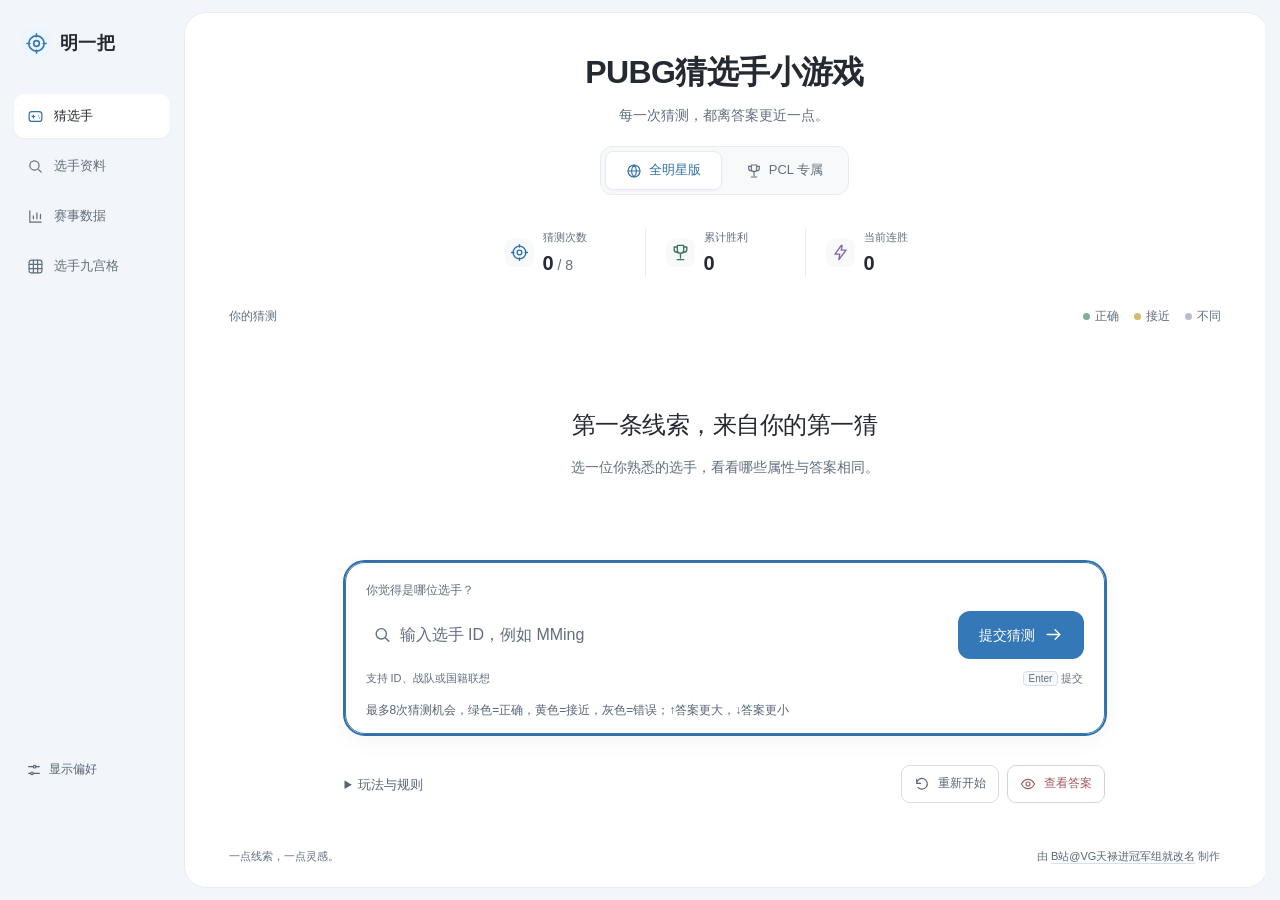
==== commit 5a8ad316: "Add files via upload 优化手机排版、修复九宫格加载并移除音乐播放器" ====
--- a/index.html
+++ b/index.html
@@ -1,203 +1,201 @@
-<!DOCTYPE html>
-<html lang="zh-CN">
-    <head>
-        <meta charset="UTF-8">
-        <script src="./js/theme.js"></script>
-        <meta name="viewport" content="width=device-width, initial-scale=1.0">
-        <meta name="theme-color" content="#F5F6F8">
-        <title>PUBG猜选手 - 全明星版</title>
-        <link rel="stylesheet" href="./css/local.css">
-        <link rel="stylesheet" href="./css/immersive.css">
-        <link rel="stylesheet" href="./css/music.css">
-        <link rel="stylesheet" href="./css/mobile.css">
-        <link rel="stylesheet" href="./css/navigation.css">
-        <link rel="stylesheet" href="./css/workspace.css">
-        <script src="./js/navigation.js" blocking="render"></script>
-        <script src="./js/mobile.js" defer></script>
-        <script src="./js/music.js" defer></script>
-        <script src="./js/preferences.js" defer></script>
-    </head>
-    <body class="game-page" data-game-mode="all">
-        <header class="top-header-bar">
-            <div class="header-inner">
-                <a class="header-left" href="index.html" aria-label="明一把，返回猜选手"><span class="brand-icon"><svg class="ui-icon" viewBox="0 0 24 24" fill="none" stroke="currentColor" stroke-width="1.7" stroke-linecap="round" stroke-linejoin="round" aria-hidden="true"><circle cx="12" cy="12" r="8"/><circle cx="12" cy="12" r="3"/><path d="M12 2v3m0 14v3M2 12h3m14 0h3"/></svg></span><span class="header-title">明一把<span class="brand-caption">PUBG PROGUESS</span></span></a>
-                <div class="header-right">
-                    <nav class="site-nav" aria-label="主导航">
-                        <a href="index.html" class="nav-btn-capsule is-current" title="猜选手" aria-current="page"><svg class="ui-icon" viewBox="0 0 24 24" fill="none" stroke="currentColor" stroke-width="1.7" stroke-linecap="round" stroke-linejoin="round" aria-hidden="true"><rect x="3" y="5" width="18" height="14" rx="4"/><path d="M7 12h4m-2-2v4m7-3h.01m2 3h.01"/></svg><span>猜选手</span></a><a href="search.html" class="nav-btn-capsule" title="选手资料"><svg class="ui-icon" viewBox="0 0 24 24" fill="none" stroke="currentColor" stroke-width="1.7" stroke-linecap="round" stroke-linejoin="round" aria-hidden="true"><circle cx="10.5" cy="10.5" r="6.5"/><path d="m16 16 4 4"/></svg><span>选手资料</span></a><a href="kd.html" class="nav-btn-capsule" title="赛事数据"><svg class="ui-icon" viewBox="0 0 24 24" fill="none" stroke="currentColor" stroke-width="1.7" stroke-linecap="round" stroke-linejoin="round" aria-hidden="true"><path d="M4 4v16h16M9 15v-4m5 4V7m5 8v-6"/></svg><span>赛事数据</span></a>
-                    <a href="grid-game.html" class="nav-btn-capsule" title="选手九宫格"><svg class="ui-icon" viewBox="0 0 24 24" fill="none" stroke="currentColor" stroke-width="1.7" stroke-linecap="round" stroke-linejoin="round" aria-hidden="true"><rect x="3" y="3" width="18" height="18" rx="3"/><path d="M9 3v18m6-18v18M3 9h18M3 15h18"/></svg><span>选手九宫格</span></a></nav>
-                </div>
-            </div>
-        </header>
-        <main class="app-main">
-            <section class="page-heading">
-                <div>
-                    <p class="eyebrow">
-                        一点电竞知识 · 一场推理挑战
-                    </p>
-                    <h1>
-                        PUBG猜选手小游戏
-                    </h1>
-                    <p class="page-subtitle">
-                        每一次猜测，都离答案更近一点。
-                    </p>
-                </div>
-                <nav class="mode-tabs" aria-label="游戏模式">
-                    <a href="index.html" class="is-active" aria-current="page"><svg class="ui-icon" viewBox="0 0 24 24" fill="none" stroke="currentColor" stroke-width="1.7" stroke-linecap="round" stroke-linejoin="round" aria-hidden="true"><circle cx="12" cy="12" r="9"/><path d="M3 12h18M12 3c5 5 5 13 0 18-5-5-5-13 0-18Z"/></svg>全明星版</a><a href="pcl.html"><svg class="ui-icon" viewBox="0 0 24 24" fill="none" stroke="currentColor" stroke-width="1.7" stroke-linecap="round" stroke-linejoin="round" aria-hidden="true"><path d="M8 3h8v6a4 4 0 0 1-8 0V3Zm4 10v6m-4 2h8M8 5H4v3a4 4 0 0 0 4 4m8-7h4v3a4 4 0 0 1-4 4"/></svg>PCL 专属</a>
-                </nav>
-            </section>
-            <div class="game-layout">
-                <section class="game-panel" aria-label="猜选手游戏">
-                    <div class="panel-heading">
-                        <span class="panel-title"><svg class="ui-icon" viewBox="0 0 24 24" fill="none" stroke="currentColor" stroke-width="1.7" stroke-linecap="round" stroke-linejoin="round" aria-hidden="true"><circle cx="12" cy="12" r="8"/><circle cx="12" cy="12" r="3"/><path d="M12 2v3m0 14v3M2 12h3m14 0h3"/></svg>本局挑战</span><span class="round-tag"><span></span>8 次机会，找到那位选手</span>
-                    </div>
-                    <div class="stats-strip" aria-label="游戏状态">
-                        <div class="stat-item">
-                            <span class="stat-icon blue"><svg class="ui-icon" viewBox="0 0 24 24" fill="none" stroke="currentColor" stroke-width="1.7" stroke-linecap="round" stroke-linejoin="round" aria-hidden="true"><circle cx="12" cy="12" r="8"/><circle cx="12" cy="12" r="3"/><path d="M12 2v3m0 14v3M2 12h3m14 0h3"/></svg></span>
-                            <div>
-                                <span class="stat-label">猜测次数</span><span class="stat-value"><strong id="guess-count">0</strong><span class="stat-denominator"> / 8</span></span>
-                            </div>
-                        </div>
-                        <div class="stat-item">
-                            <span class="stat-icon mint"><svg class="ui-icon" viewBox="0 0 24 24" fill="none" stroke="currentColor" stroke-width="1.7" stroke-linecap="round" stroke-linejoin="round" aria-hidden="true"><path d="M8 3h8v6a4 4 0 0 1-8 0V3Zm4 10v6m-4 2h8M8 5H4v3a4 4 0 0 0 4 4m8-7h4v3a4 4 0 0 1-4 4"/></svg></span>
-                            <div>
-                                <span class="stat-label">累计胜利</span><span class="stat-value"><strong id="win-count">0</strong></span>
-                            </div>
-                        </div>
-                        <div class="stat-item">
-                            <span class="stat-icon lilac"><svg class="ui-icon" viewBox="0 0 24 24" fill="none" stroke="currentColor" stroke-width="1.7" stroke-linecap="round" stroke-linejoin="round" aria-hidden="true"><path d="m13 3-8 11h6l-1 7 9-12h-6l1-6Z"/></svg></span>
-                            <div>
-                                <span class="stat-label">当前连胜</span><span class="stat-value"><strong id="streak-count">0</strong></span>
-                            </div>
-                        </div>
-                    </div>
-                    <div class="board-area">
-                        <div class="board-toolbar">
-                            <h2>
-                                你的猜测
-                            </h2>
-                            <div class="color-legend" aria-label="线索颜色">
-                                <span><i class="legend-dot green-dot"></i>正确</span><span><i class="legend-dot yellow-dot"></i>接近</span><span><i class="legend-dot grey-dot"></i>不同</span>
-                            </div>
-                        </div>
-                        <div id="game-empty" class="game-empty">
-                            <div class="clue-illustration" aria-hidden="true">
-                                <span class="clue-orbit orbit-one"></span><span class="clue-orbit orbit-two"></span><span class="clue-tile tile-left"><svg class="ui-icon" viewBox="0 0 24 24" fill="none" stroke="currentColor" stroke-width="1.7" stroke-linecap="round" stroke-linejoin="round" aria-hidden="true"><circle cx="12" cy="12" r="9"/><path d="M3 12h18M12 3c5 5 5 13 0 18-5-5-5-13 0-18Z"/></svg></span><span class="mystery-card"><span class="mystery-avatar"><svg class="ui-icon" viewBox="0 0 24 24" fill="none" stroke="currentColor" stroke-width="1.7" stroke-linecap="round" stroke-linejoin="round" aria-hidden="true"><circle cx="12" cy="8" r="4"/><path d="M4 21v-2a8 8 0 0 1 16 0v2"/></svg></span><span class="mystery-id">? ? ?</span><span class="mystery-line"></span></span><span class="clue-tile tile-right"><svg class="ui-icon" viewBox="0 0 24 24" fill="none" stroke="currentColor" stroke-width="1.7" stroke-linecap="round" stroke-linejoin="round" aria-hidden="true"><path d="M8 3h8v6a4 4 0 0 1-8 0V3Zm4 10v6m-4 2h8M8 5H4v3a4 4 0 0 0 4 4m8-7h4v3a4 4 0 0 1-4 4"/></svg></span><span class="illustration-dot dot-one"></span><span class="illustration-dot dot-two"></span>
-                            </div>
-                            <h3>
-                                第一条线索，来自你的第一猜
-                            </h3>
-                            <p>
-                                选一位你熟悉的选手，看看哪些属性与答案相同。
-                            </p>
-                        </div>
-                        <div class="history-scroll" tabindex="0" role="region" aria-label="猜测记录，可左右滚动">
-                            <div id="history-container">
-                            </div>
-                        </div>
-                        <p class="mobile-scroll-hint">
-                            左右滑动，查看完整属性线索
-                        </p>
-                    </div>
-                    <div class="guess-composer">
-                        <label for="player-input">你觉得是哪位选手？</label>
-                        <div class="input-area">
-                            <div class="input-wrapper">
-                                <span class="input-icon"><svg class="ui-icon" viewBox="0 0 24 24" fill="none" stroke="currentColor" stroke-width="1.7" stroke-linecap="round" stroke-linejoin="round" aria-hidden="true"><circle cx="10.5" cy="10.5" r="6.5"/><path d="m16 16 4 4"/></svg></span><input type="text" id="player-input" disabled aria-label="选手 ID" placeholder="输入选手 ID，例如 MMing" autocomplete="off">
-                                <div id="autocomplete-list" class="autocomplete-items">
-                                </div>
-                            </div>
-                            <button id="submit-btn" class="primary-button" disabled onclick="submitGuess()">提交猜测<svg class="ui-icon" viewBox="0 0 24 24" fill="none" stroke="currentColor" stroke-width="1.7" stroke-linecap="round" stroke-linejoin="round" aria-hidden="true"><path d="M4 12h16m-6-6 6 6-6 6"/></svg></button>
-                        </div>
-                        <div class="composer-meta">
-                            <span>支持 ID、战队或国籍联想</span><span><kbd>Enter</kbd> 提交</span>
-                        </div>
-                        <p id="game-status" class="game-status" role="status" aria-live="polite">
-                            正在加载选手库…
-                        </p>
-                    </div>
-                </section>
-                <aside class="game-sidebar">
-                    <details class="guide-disclosure"><summary>玩法与规则</summary>
-                    <section class="guide-section">
-                        <h2>
-                            <svg class="ui-icon" viewBox="0 0 24 24" fill="none" stroke="currentColor" stroke-width="1.7" stroke-linecap="round" stroke-linejoin="round" aria-hidden="true"><circle cx="12" cy="12" r="9"/><path d="M9.5 9a2.5 2.5 0 1 1 4 2c-1 .5-1.5 1-1.5 2m0 3h.01"/></svg>一点游戏指南
-                        </h2>
-                        <ol class="guide-steps">
-                            <li>
-                                <span class="step-number">01</span>
-                                <div>
-                                    <h3>
-                                        先猜一位选手
-                                    </h3>
-                                    <p>
-                                        从你熟悉的 ID 开始，获得第一组线索。
-                                    </p>
-                                </div>
-                            </li>
-                            <li>
-                                <span class="step-number">02</span>
-                                <div>
-                                    <h3>
-                                        读懂颜色和箭头
-                                    </h3>
-                                    <p>
-                                        绿色相同，黄色接近，灰色不同。<br><strong>↑</strong> 答案更大，<strong>↓</strong> 答案更小。
-                                    </p>
-                                </div>
-                            </li>
-                            <li>
-                                <span class="step-number">03</span>
-                                <div>
-                                    <h3>
-                                        缩小范围，锁定答案
-                                    </h3>
-                                    <p>
-                                        结合国籍、战队和参赛经历，在 8 次机会内猜中。
-                                    </p>
-                                </div>
-                            </li>
-                        </ol>
-                        <details class="rules-detail">
-                            <summary>
-                                接近范围与数据口径<svg class="ui-icon" viewBox="0 0 24 24" fill="none" stroke="currentColor" stroke-width="1.7" stroke-linecap="round" stroke-linejoin="round" aria-hidden="true"><path d="m9 5 7 7-7 7"/></svg>
-                            </summary>
-                            <div>
-                                <p>
-                                    年龄相差 1–3 岁、PGC 出场相差 1–2 次、世界冠军数相差 1 次时为黄色。国籍不同但赛区相同，也为黄色。
-                                </p>
-                                <p>
-                                    退役选手的战队为最后效力战队 世界冠军只包括FGS PGI PNC PGC PGI.S PGS EWC GOTF(不包括周冠)
-                                </p>
-                            </div>
-                        </details>
-                    </section>
-                    </details>
-                    <div class="session-actions">
-                        <button id="restart-btn" disabled class="action-btn restart" onclick="startNewRound()"><svg class="ui-icon" viewBox="0 0 24 24" fill="none" stroke="currentColor" stroke-width="1.7" stroke-linecap="round" stroke-linejoin="round" aria-hidden="true"><path d="M4 11a8 8 0 1 1 2 6M4 5v6h6"/></svg>重新开始</button><button id="reveal-btn" disabled class="action-btn reveal" onclick="revealAnswer()"><svg class="ui-icon" viewBox="0 0 24 24" fill="none" stroke="currentColor" stroke-width="1.7" stroke-linecap="round" stroke-linejoin="round" aria-hidden="true"><path d="M2 12s4-7 10-7 10 7 10 7-4 7-10 7S2 12 2 12Z"/><circle cx="12" cy="12" r="3"/></svg>查看答案</button>
-                        <p>
-                            查看答案将结束当前对局。
-                        </p>
-                    </div>
-                </aside>
-            </div>
-        </main>
-        <footer class="app-footer">
-            <span>一点线索，一点灵感。</span><span class="credit-note">由 <a href="https://space.bilibili.com/35515344?spm_id_from=333.1007.0.0" target="_blank" rel="noopener noreferrer" class="credit-link">B站@VG天禄进冠军组就改名</a> 制作</span>
-        </footer>
-        <div id="game-modal" class="modal" role="dialog" aria-modal="true" aria-labelledby="modal-title" aria-describedby="modal-description">
-            <div class="modal-box">
-                <span class="modal-emblem" aria-hidden="true"><svg class="ui-icon" viewBox="0 0 24 24" fill="none" stroke="currentColor" stroke-width="1.7" stroke-linecap="round" stroke-linejoin="round" aria-hidden="true"><circle cx="12" cy="12" r="8"/><circle cx="12" cy="12" r="3"/><path d="M12 2v3m0 14v3M2 12h3m14 0h3"/></svg></span>
-                <h2 id="modal-title">
-                </h2>
-                <p id="modal-description" class="modal-text">
-                </p>
-                <button class="primary-button" onclick="closeModal()">确定</button>
-            </div>
-        </div>
-        <script src="./js/utils.js"></script>
-        <script src="./js/storage.js"></script>
-        <script src="./js/core.js"></script>
-        <script src="./js/render.js"></script>
-        <script>window.onload = initGame;</script>
-    </body>
-</html>
+<!DOCTYPE html>
+<html lang="zh-CN">
+    <head>
+        <meta charset="UTF-8">
+        <script src="./js/theme.js"></script>
+        <meta name="viewport" content="width=device-width, initial-scale=1.0">
+        <meta name="theme-color" content="#F5F6F8">
+        <title>PUBG猜选手 - 全明星版</title>
+        <link rel="stylesheet" href="./css/local.css">
+        <link rel="stylesheet" href="./css/immersive.css">
+        <link rel="stylesheet" href="./css/mobile.css">
+        <link rel="stylesheet" href="./css/navigation.css">
+        <link rel="stylesheet" href="./css/workspace.css">
+        <script src="./js/navigation.js" blocking="render"></script>
+        <script src="./js/mobile.js" defer></script>
+        <script src="./js/preferences.js" defer></script>
+    </head>
+    <body class="game-page" data-game-mode="all">
+        <header class="top-header-bar">
+            <div class="header-inner">
+                <a class="header-left" href="index.html" aria-label="明一把，返回猜选手"><span class="brand-icon"><svg class="ui-icon" viewBox="0 0 24 24" fill="none" stroke="currentColor" stroke-width="1.7" stroke-linecap="round" stroke-linejoin="round" aria-hidden="true"><circle cx="12" cy="12" r="8"/><circle cx="12" cy="12" r="3"/><path d="M12 2v3m0 14v3M2 12h3m14 0h3"/></svg></span><span class="header-title">明一把<span class="brand-caption">PUBG PROGUESS</span></span></a>
+                <div class="header-right">
+                    <nav class="site-nav" aria-label="主导航">
+                        <a href="index.html" class="nav-btn-capsule is-current" title="猜选手" aria-current="page"><svg class="ui-icon" viewBox="0 0 24 24" fill="none" stroke="currentColor" stroke-width="1.7" stroke-linecap="round" stroke-linejoin="round" aria-hidden="true"><rect x="3" y="5" width="18" height="14" rx="4"/><path d="M7 12h4m-2-2v4m7-3h.01m2 3h.01"/></svg><span>猜选手</span></a><a href="search.html" class="nav-btn-capsule" title="选手资料"><svg class="ui-icon" viewBox="0 0 24 24" fill="none" stroke="currentColor" stroke-width="1.7" stroke-linecap="round" stroke-linejoin="round" aria-hidden="true"><circle cx="10.5" cy="10.5" r="6.5"/><path d="m16 16 4 4"/></svg><span>选手资料</span></a><a href="kd.html" class="nav-btn-capsule" title="赛事数据"><svg class="ui-icon" viewBox="0 0 24 24" fill="none" stroke="currentColor" stroke-width="1.7" stroke-linecap="round" stroke-linejoin="round" aria-hidden="true"><path d="M4 4v16h16M9 15v-4m5 4V7m5 8v-6"/></svg><span>赛事数据</span></a>
+                    <a href="grid-game.html" class="nav-btn-capsule" title="选手九宫格"><svg class="ui-icon" viewBox="0 0 24 24" fill="none" stroke="currentColor" stroke-width="1.7" stroke-linecap="round" stroke-linejoin="round" aria-hidden="true"><rect x="3" y="3" width="18" height="18" rx="3"/><path d="M9 3v18m6-18v18M3 9h18M3 15h18"/></svg><span>选手九宫格</span></a></nav>
+                </div>
+            </div>
+        </header>
+        <main class="app-main">
+            <section class="page-heading">
+                <div>
+                    <p class="eyebrow">
+                        一点电竞知识 · 一场推理挑战
+                    </p>
+                    <h1>
+                        PUBG猜选手小游戏
+                    </h1>
+                    <p class="page-subtitle">
+                        每一次猜测，都离答案更近一点。
+                    </p>
+                </div>
+                <nav class="mode-tabs" aria-label="游戏模式">
+                    <a href="index.html" class="is-active" aria-current="page"><svg class="ui-icon" viewBox="0 0 24 24" fill="none" stroke="currentColor" stroke-width="1.7" stroke-linecap="round" stroke-linejoin="round" aria-hidden="true"><circle cx="12" cy="12" r="9"/><path d="M3 12h18M12 3c5 5 5 13 0 18-5-5-5-13 0-18Z"/></svg>全明星版</a><a href="pcl.html"><svg class="ui-icon" viewBox="0 0 24 24" fill="none" stroke="currentColor" stroke-width="1.7" stroke-linecap="round" stroke-linejoin="round" aria-hidden="true"><path d="M8 3h8v6a4 4 0 0 1-8 0V3Zm4 10v6m-4 2h8M8 5H4v3a4 4 0 0 0 4 4m8-7h4v3a4 4 0 0 1-4 4"/></svg>PCL 专属</a>
+                </nav>
+            </section>
+            <div class="game-layout">
+                <section class="game-panel" aria-label="猜选手游戏">
+                    <div class="panel-heading">
+                        <span class="panel-title"><svg class="ui-icon" viewBox="0 0 24 24" fill="none" stroke="currentColor" stroke-width="1.7" stroke-linecap="round" stroke-linejoin="round" aria-hidden="true"><circle cx="12" cy="12" r="8"/><circle cx="12" cy="12" r="3"/><path d="M12 2v3m0 14v3M2 12h3m14 0h3"/></svg>本局挑战</span><span class="round-tag"><span></span>8 次机会，找到那位选手</span>
+                    </div>
+                    <div class="stats-strip" aria-label="游戏状态">
+                        <div class="stat-item">
+                            <span class="stat-icon blue"><svg class="ui-icon" viewBox="0 0 24 24" fill="none" stroke="currentColor" stroke-width="1.7" stroke-linecap="round" stroke-linejoin="round" aria-hidden="true"><circle cx="12" cy="12" r="8"/><circle cx="12" cy="12" r="3"/><path d="M12 2v3m0 14v3M2 12h3m14 0h3"/></svg></span>
+                            <div>
+                                <span class="stat-label">猜测次数</span><span class="stat-value"><strong id="guess-count">0</strong><span class="stat-denominator"> / 8</span></span>
+                            </div>
+                        </div>
+                        <div class="stat-item">
+                            <span class="stat-icon mint"><svg class="ui-icon" viewBox="0 0 24 24" fill="none" stroke="currentColor" stroke-width="1.7" stroke-linecap="round" stroke-linejoin="round" aria-hidden="true"><path d="M8 3h8v6a4 4 0 0 1-8 0V3Zm4 10v6m-4 2h8M8 5H4v3a4 4 0 0 0 4 4m8-7h4v3a4 4 0 0 1-4 4"/></svg></span>
+                            <div>
+                                <span class="stat-label">累计胜利</span><span class="stat-value"><strong id="win-count">0</strong></span>
+                            </div>
+                        </div>
+                        <div class="stat-item">
+                            <span class="stat-icon lilac"><svg class="ui-icon" viewBox="0 0 24 24" fill="none" stroke="currentColor" stroke-width="1.7" stroke-linecap="round" stroke-linejoin="round" aria-hidden="true"><path d="m13 3-8 11h6l-1 7 9-12h-6l1-6Z"/></svg></span>
+                            <div>
+                                <span class="stat-label">当前连胜</span><span class="stat-value"><strong id="streak-count">0</strong></span>
+                            </div>
+                        </div>
+                    </div>
+                    <div class="board-area">
+                        <div class="board-toolbar">
+                            <h2>
+                                你的猜测
+                            </h2>
+                            <div class="color-legend" aria-label="线索颜色">
+                                <span><i class="legend-dot green-dot"></i>正确</span><span><i class="legend-dot yellow-dot"></i>接近</span><span><i class="legend-dot grey-dot"></i>不同</span>
+                            </div>
+                        </div>
+                        <div id="game-empty" class="game-empty">
+                            <div class="clue-illustration" aria-hidden="true">
+                                <span class="clue-orbit orbit-one"></span><span class="clue-orbit orbit-two"></span><span class="clue-tile tile-left"><svg class="ui-icon" viewBox="0 0 24 24" fill="none" stroke="currentColor" stroke-width="1.7" stroke-linecap="round" stroke-linejoin="round" aria-hidden="true"><circle cx="12" cy="12" r="9"/><path d="M3 12h18M12 3c5 5 5 13 0 18-5-5-5-13 0-18Z"/></svg></span><span class="mystery-card"><span class="mystery-avatar"><svg class="ui-icon" viewBox="0 0 24 24" fill="none" stroke="currentColor" stroke-width="1.7" stroke-linecap="round" stroke-linejoin="round" aria-hidden="true"><circle cx="12" cy="8" r="4"/><path d="M4 21v-2a8 8 0 0 1 16 0v2"/></svg></span><span class="mystery-id">? ? ?</span><span class="mystery-line"></span></span><span class="clue-tile tile-right"><svg class="ui-icon" viewBox="0 0 24 24" fill="none" stroke="currentColor" stroke-width="1.7" stroke-linecap="round" stroke-linejoin="round" aria-hidden="true"><path d="M8 3h8v6a4 4 0 0 1-8 0V3Zm4 10v6m-4 2h8M8 5H4v3a4 4 0 0 0 4 4m8-7h4v3a4 4 0 0 1-4 4"/></svg></span><span class="illustration-dot dot-one"></span><span class="illustration-dot dot-two"></span>
+                            </div>
+                            <h3>
+                                第一条线索，来自你的第一猜
+                            </h3>
+                            <p>
+                                选一位你熟悉的选手，看看哪些属性与答案相同。
+                            </p>
+                        </div>
+                        <div class="history-scroll" tabindex="0" role="region" aria-label="猜测记录，可左右滚动">
+                            <div id="history-container">
+                            </div>
+                        </div>
+                        <p class="mobile-scroll-hint">
+                            左右滑动，查看完整属性线索
+                        </p>
+                    </div>
+                    <div class="guess-composer">
+                        <label for="player-input">你觉得是哪位选手？</label>
+                        <div class="input-area">
+                            <div class="input-wrapper">
+                                <span class="input-icon"><svg class="ui-icon" viewBox="0 0 24 24" fill="none" stroke="currentColor" stroke-width="1.7" stroke-linecap="round" stroke-linejoin="round" aria-hidden="true"><circle cx="10.5" cy="10.5" r="6.5"/><path d="m16 16 4 4"/></svg></span><input type="text" id="player-input" disabled aria-label="选手 ID" placeholder="输入选手 ID，例如 MMing" autocomplete="off">
+                                <div id="autocomplete-list" class="autocomplete-items">
+                                </div>
+                            </div>
+                            <button id="submit-btn" class="primary-button" disabled onclick="submitGuess()">提交猜测<svg class="ui-icon" viewBox="0 0 24 24" fill="none" stroke="currentColor" stroke-width="1.7" stroke-linecap="round" stroke-linejoin="round" aria-hidden="true"><path d="M4 12h16m-6-6 6 6-6 6"/></svg></button>
+                        </div>
+                        <div class="composer-meta">
+                            <span>支持 ID、战队或国籍联想</span><span><kbd>Enter</kbd> 提交</span>
+                        </div>
+                        <p id="game-status" class="game-status" role="status" aria-live="polite">
+                            正在加载选手库…
+                        </p>
+                    </div>
+                </section>
+                <aside class="game-sidebar">
+                    <details class="guide-disclosure"><summary>玩法与规则</summary>
+                    <section class="guide-section">
+                        <h2>
+                            <svg class="ui-icon" viewBox="0 0 24 24" fill="none" stroke="currentColor" stroke-width="1.7" stroke-linecap="round" stroke-linejoin="round" aria-hidden="true"><circle cx="12" cy="12" r="9"/><path d="M9.5 9a2.5 2.5 0 1 1 4 2c-1 .5-1.5 1-1.5 2m0 3h.01"/></svg>一点游戏指南
+                        </h2>
+                        <ol class="guide-steps">
+                            <li>
+                                <span class="step-number">01</span>
+                                <div>
+                                    <h3>
+                                        先猜一位选手
+                                    </h3>
+                                    <p>
+                                        从你熟悉的 ID 开始，获得第一组线索。
+                                    </p>
+                                </div>
+                            </li>
+                            <li>
+                                <span class="step-number">02</span>
+                                <div>
+                                    <h3>
+                                        读懂颜色和箭头
+                                    </h3>
+                                    <p>
+                                        绿色相同，黄色接近，灰色不同。<br><strong>↑</strong> 答案更大，<strong>↓</strong> 答案更小。
+                                    </p>
+                                </div>
+                            </li>
+                            <li>
+                                <span class="step-number">03</span>
+                                <div>
+                                    <h3>
+                                        缩小范围，锁定答案
+                                    </h3>
+                                    <p>
+                                        结合国籍、战队和参赛经历，在 8 次机会内猜中。
+                                    </p>
+                                </div>
+                            </li>
+                        </ol>
+                        <details class="rules-detail">
+                            <summary>
+                                接近范围与数据口径<svg class="ui-icon" viewBox="0 0 24 24" fill="none" stroke="currentColor" stroke-width="1.7" stroke-linecap="round" stroke-linejoin="round" aria-hidden="true"><path d="m9 5 7 7-7 7"/></svg>
+                            </summary>
+                            <div>
+                                <p>
+                                    年龄相差 1–3 岁、PGC 出场相差 1–2 次、世界冠军数相差 1 次时为黄色。国籍不同但赛区相同，也为黄色。
+                                </p>
+                                <p>
+                                    退役选手的战队为最后效力战队 世界冠军只包括FGS PGI PNC PGC PGI.S PGS EWC GOTF(不包括周冠)
+                                </p>
+                            </div>
+                        </details>
+                    </section>
+                    </details>
+                    <div class="session-actions">
+                        <button id="restart-btn" disabled class="action-btn restart" onclick="startNewRound()"><svg class="ui-icon" viewBox="0 0 24 24" fill="none" stroke="currentColor" stroke-width="1.7" stroke-linecap="round" stroke-linejoin="round" aria-hidden="true"><path d="M4 11a8 8 0 1 1 2 6M4 5v6h6"/></svg>重新开始</button><button id="reveal-btn" disabled class="action-btn reveal" onclick="revealAnswer()"><svg class="ui-icon" viewBox="0 0 24 24" fill="none" stroke="currentColor" stroke-width="1.7" stroke-linecap="round" stroke-linejoin="round" aria-hidden="true"><path d="M2 12s4-7 10-7 10 7 10 7-4 7-10 7S2 12 2 12Z"/><circle cx="12" cy="12" r="3"/></svg>查看答案</button>
+                        <p>
+                            查看答案将结束当前对局。
+                        </p>
+                    </div>
+                </aside>
+            </div>
+        </main>
+        <footer class="app-footer">
+            <span>一点线索，一点灵感。</span><span class="credit-note">由 <a href="https://space.bilibili.com/35515344?spm_id_from=333.1007.0.0" target="_blank" rel="noopener noreferrer" class="credit-link">B站@VG天禄进冠军组就改名</a> 制作</span>
+        </footer>
+        <div id="game-modal" class="modal" role="dialog" aria-modal="true" aria-labelledby="modal-title" aria-describedby="modal-description">
+            <div class="modal-box">
+                <span class="modal-emblem" aria-hidden="true"><svg class="ui-icon" viewBox="0 0 24 24" fill="none" stroke="currentColor" stroke-width="1.7" stroke-linecap="round" stroke-linejoin="round" aria-hidden="true"><circle cx="12" cy="12" r="8"/><circle cx="12" cy="12" r="3"/><path d="M12 2v3m0 14v3M2 12h3m14 0h3"/></svg></span>
+                <h2 id="modal-title">
+                </h2>
+                <p id="modal-description" class="modal-text">
+                </p>
+                <button class="primary-button" onclick="closeModal()">确定</button>
+            </div>
+        </div>
+        <script src="./js/utils.js"></script>
+        <script src="./js/storage.js"></script>
+        <script src="./js/core.js"></script>
+        <script src="./js/render.js"></script>
+        <script>window.onload = initGame;</script>
+    </body>
+</html>
--- a/css/local.css
+++ b/css/local.css
@@ -1,2758 +1,2758 @@
-/* Shared soft desktop interface. */
-:root {
-    color-scheme:light;
-    --c-page2:#F5F6F8;
-    --surface:#fff;
-    --surface-soft:#F8F9FB;
-    --surface-muted:#F2F5F9;
-    --surface-hover:#F1F5FA;
-    --t-strong:#252932;
-    --t-body:#3E4550;
-    --t-normal:#505A68;
-    --t-mid:#586475;
-    --t-muted:#626E7E;
-    --t-faint:#687383;
-    --t-on-color:#fff;
-    --ln-soft:#E8EBEF;
-    --ln-strong:#D9DFE7;
-    --ln-faint:#F0F2F5;
-    --a-accent:#3478B7;
-    --a-accent-hover:#2C6CA6;
-    --a-accent-ink:#316FA8;
-    --blue-soft:#EDF5FE;
-    --mint-soft:#EDF8F0;
-    --mint-ink:#397856;
-    --lilac-soft:#F4EFFA;
-    --lilac-ink:#8564A5;
-    --yellow-soft:#FCF5E6;
-    --yellow-ink:#896C2C;
-    --rose-soft:#FBF1F1;
-    --rose-ink:#A65A60;
-    --s-ok:#397856;
-    --s-warn:#896C2C;
-    --s-off:#626E7E;
-    --lime:#4388C9;
-    --lime-ink:#fff;
-    --shadow-panel:0 3px 16px rgba(31,44,66,.025);
-    --shadow-popover:0 10px 32px rgba(31,44,66,.09)
-}
-
-html.dark-theme {
-    color-scheme:dark;
-    --c-page2:#191D24;
-    --surface:#222730;
-    --surface-soft:#272D37;
-    --surface-muted:#2C3340;
-    --surface-hover:#303948;
-    --t-strong:#EDF0F6;
-    --t-body:#D4DAE4;
-    --t-normal:#C0C9D6;
-    --t-mid:#B1BED0;
-    --t-muted:#A0ACBD;
-    --t-faint:#99A6B9;
-    --ln-soft:#343C49;
-    --ln-strong:#49566B;
-    --ln-faint:#2D3540;
-    --a-accent:#80B4E1;
-    --a-accent-hover:#9CC7EB;
-    --a-accent-ink:#A1CCEF;
-    --blue-soft:#283C50;
-    --mint-soft:#273E35;
-    --mint-ink:#94CCAA;
-    --lilac-soft:#3A304A;
-    --lilac-ink:#C6ACDF;
-    --yellow-soft:#443C2C;
-    --yellow-ink:#E0C88E;
-    --rose-soft:#443137;
-    --rose-ink:#DCA5AC;
-    --s-ok:#94CCAA;
-    --s-warn:#E0C88E;
-    --s-off:#A0ACBD;
-    --lime:#80B4E1;
-    --lime-ink:#1D2B3A;
-    --t-on-color:#1D2B3A;
-    --shadow-panel:0 3px 16px rgba(0,0,0,.05);
-    --shadow-popover:0 10px 32px rgba(0,0,0,.18)
-}
-
-* {
-    box-sizing:border-box
-}
-
-html {
-    background:var(--c-page2);
-    scrollbar-gutter:stable
-}
-
-body {
-    margin:0;
-    min-width:320px;
-    color:var(--t-body);
-    background:var(--c-page2);
-    font:14px/1.6 -apple-system,BlinkMacSystemFont,"Segoe UI","Microsoft YaHei","PingFang SC",sans-serif;
-    -webkit-font-smoothing:antialiased
-}
-
-h1,h2,h3,p {
-    margin:0
-}
-
-h1,h2,h3 {
-    color:var(--t-strong)
-}
-
-a {
-    color:inherit;
-    text-decoration:none
-}
-
-button,input,select {
-    font:inherit
-}
-
-button,a,input,select,summary {
-    -webkit-tap-highlight-color:transparent
-}
-
-button {
-    cursor:pointer;
-    touch-action:manipulation
-}
-
-button,a,input,select {
-    transition:color .16s ease,background-color .16s ease,border-color .16s ease,box-shadow .16s ease
-}
-
-button:disabled,input:disabled,select:disabled {
-    opacity:.48;
-    cursor:not-allowed
-}
-
-button:not(:disabled):active,.mode-tabs a:active {
-    translate:0 1px
-}
-
-:where(button,a,summary,[tabindex]):focus-visible {
-    outline:2px solid var(--a-accent-ink);
-    outline-offset:3px
-}
-
-input:focus-visible,select:focus-visible {
-    outline:2px solid var(--a-accent-ink);
-    outline-offset:2px;
-    border-color:var(--a-accent);
-    box-shadow:none
-}
-
-::selection { background:var(--blue-soft); color:var(--t-strong); }
-input,textarea { caret-color:var(--a-accent-ink); }
-
-[hidden] {
-    display:none!important
-}
-
-.ui-icon {
-    width:19px;
-    height:19px;
-    flex:0 0 auto;
-    vertical-align:middle
-}
-
-.top-header-bar {
-    position:relative;
-    z-index:80;
-    background:var(--surface);
-    border-bottom:1px solid var(--ln-soft)
-}
-
-/* Floating music stays draggable over navigation; an open settings panel stays above it. */
-.top-header-bar:has(.preferences-panel:not([hidden])) {
-    z-index:100
-}
-
-.header-inner {
-    max-width:1264px;
-    min-height:74px;
-    padding:14px 32px;
-    margin:auto;
-    display:flex;
-    align-items:center;
-    justify-content:space-between;
-    gap:24px
-}
-
-.header-left {
-    display:inline-flex;
-    align-items:center;
-    gap:11px;
-    flex:0 0 auto
-}
-
-.brand-icon {
-    width:36px;
-    height:36px;
-    border-radius:11px;
-    display:grid;
-    place-items:center;
-    color:var(--a-accent);
-    background:var(--blue-soft)
-}
-
-.brand-icon .ui-icon {
-    width:23px;
-    height:23px
-}
-
-.header-title {
-    display:flex;
-    align-items:baseline;
-    gap:11px;
-    font-size:19px;
-    font-weight:750;
-    color:var(--t-strong);
-    letter-spacing:.3px
-}
-
-.brand-caption {
-    color:var(--t-muted);
-    font-size:10px;
-    font-weight:500;
-    letter-spacing:1.2px
-}
-
-.header-right,.site-nav {
-    display:flex;
-    align-items:center;
-    gap:8px
-}
-
-.header-right {
-    gap:22px
-}
-
-.nav-btn-capsule {
-    display:inline-flex;
-    align-items:center;
-    gap:7px;
-    padding:8px 13px;
-    border-radius:8px;
-    color:var(--t-muted);
-    font-size:13px;
-    font-weight:550;
-    min-height:40px
-}
-
-.nav-btn-capsule:hover {
-    background:var(--surface-soft);
-    color:var(--t-strong)
-}
-
-.nav-btn-capsule.is-current {
-    background:var(--blue-soft);
-    color:var(--a-accent-ink)
-}
-
-.nav-btn-capsule .ui-icon {
-    width:17px;
-    height:17px
-}
-
-.app-main {
-    width:min(100%,1264px);
-    padding:36px 32px 24px;
-    margin:auto
-}
-
-.page-heading {
-    display:flex;
-    align-items:center;
-    justify-content:space-between;
-    gap:24px;
-    margin-bottom:27px
-}
-
-.eyebrow {
-    color:var(--t-muted);
-    font-size:12px;
-    margin-bottom:6px;
-    letter-spacing:.5px
-}
-
-h1 {
-    font-size:28px;
-    font-weight:650;
-    line-height:1.4;
-    letter-spacing:-.6px
-}
-
-.page-subtitle {
-    margin-top:7px;
-    font-size:14px;
-    color:var(--t-muted)
-}
-
-.mode-tabs {
-    padding:4px;
-    border:1px solid var(--ln-soft);
-    border-radius:10px;
-    background:var(--surface-muted);
-    display:inline-flex;
-    flex:0 0 auto;
-    gap:3px
-}
-
-.mode-tabs a {
-    display:flex;
-    align-items:center;
-    justify-content:center;
-    gap:7px;
-    padding:8px 14px;
-    border:1px solid transparent;
-    border-radius:7px;
-    font-size:13px;
-    color:var(--t-muted)
-}
-
-.mode-tabs .ui-icon {
-    width:16px;
-    height:16px
-}
-
-.mode-tabs a:hover {
-    color:var(--t-strong)
-}
-
-.mode-tabs a.is-active {
-    color:var(--a-accent-ink);
-    background:var(--surface);
-    border-color:var(--ln-soft);
-    box-shadow:0 1px 3px rgba(31,44,66,.04)
-}
-
-.game-layout {
-    display:grid;
-    grid-template-columns:minmax(0,1fr) 248px;
-    gap:28px;
-    align-items:start
-}
-
-.game-panel,.search-panel,.data-panel {
-    min-width:0;
-    background:var(--surface);
-    border:1px solid var(--ln-soft);
-    border-radius:16px;
-    box-shadow:var(--shadow-panel)
-}
-
-.panel-heading {
-    display:flex;
-    align-items:center;
-    justify-content:space-between;
-    gap:12px;
-    padding:19px 24px;
-    border-bottom:1px solid var(--ln-soft)
-}
-
-.panel-title {
-    display:inline-flex;
-    align-items:center;
-    gap:8px;
-    font-size:15px;
-    font-weight:600;
-    color:var(--t-strong)
-}
-
-.panel-title .ui-icon {
-    color:var(--a-accent)
-}
-
-.round-tag {
-    display:inline-flex;
-    align-items:center;
-    gap:6px;
-    font-size:11px;
-    color:var(--t-muted)
-}
-
-.round-tag>span {
-    width:6px;
-    height:6px;
-    border-radius:50%;
-    background:#8BAF98
-}
-
-.stats-strip {
-    display:grid;
-    grid-template-columns:repeat(3,minmax(0,1fr));
-    padding:23px 24px
-}
-
-.stat-item {
-    display:flex;
-    align-items:center;
-    gap:11px;
-    padding-left:18px;
-    border-left:1px solid var(--ln-soft)
-}
-
-.stat-item:first-child {
-    padding-left:0;
-    border-left:0
-}
-
-.stat-icon {
-    display:grid;
-    place-items:center;
-    width:38px;
-    height:38px;
-    border-radius:11px;
-    flex:0 0 auto
-}
-
-.blue {
-    color:var(--a-accent-ink);
-    background:var(--blue-soft)
-}
-
-.mint {
-    color:var(--mint-ink);
-    background:var(--mint-soft)
-}
-
-.lilac {
-    color:var(--lilac-ink);
-    background:var(--lilac-soft)
-}
-
-.stat-label {
-    display:block;
-    color:var(--t-muted);
-    font-size:12px
-}
-
-.stat-value {
-    display:block;
-    color:var(--t-strong);
-    font-size:24px;
-    line-height:1.35;
-    font-variant-numeric:tabular-nums
-}
-
-.stat-value strong {
-    font-weight:650
-}
-
-.stat-denominator {
-    font-size:14px;
-    color:var(--t-muted);
-    font-weight:400
-}
-
-.board-area {
-    padding:0 24px 23px;
-    min-width:0
-}
-
-.board-toolbar {
-    display:flex;
-    align-items:center;
-    justify-content:space-between;
-    gap:12px;
-    padding:15px 0 10px;
-    border-top:1px solid var(--ln-soft)
-}
-
-.board-toolbar h2 {
-    font-size:13px;
-    font-weight:550;
-    color:var(--t-mid)
-}
-
-.color-legend {
-    display:inline-flex;
-    align-items:center;
-    gap:15px;
-    font-size:11px;
-    color:var(--t-muted)
-}
-
-.color-legend span {
-    display:flex;
-    align-items:center;
-    gap:5px
-}
-
-.legend-dot {
-    display:inline-block;
-    width:7px;
-    height:7px;
-    border-radius:50%;
-    flex:0 0 auto
-}
-
-.green-dot {
-    background:#80AF91
-}
-
-.yellow-dot {
-    background:#D5B96D
-}
-
-.grey-dot {
-    background:#B8C0CB
-}
-
-.blue-dot {
-    background:var(--a-accent)
-}
-
-.game-empty {
-    padding:13px 8px 20px;
-    text-align:center
-}
-
-.game-empty h3 {
-    font-size:16px;
-    font-weight:550;
-    margin-top:5px
-}
-
-.game-empty>p {
-    color:var(--t-muted);
-    font-size:13px;
-    margin-top:7px
-}
-
-.clue-illustration {
-    position:relative;
-    width:240px;
-    height:148px;
-    margin:0 auto 10px
-}
-
-.mystery-card {
-    position:absolute;
-    z-index:1;
-    top:14px;
-    left:79px;
-    display:flex;
-    align-items:center;
-    flex-direction:column;
-    width:84px;
-    height:114px;
-    padding-top:13px;
-    border:1px solid var(--ln-strong);
-    background:var(--surface);
-    border-radius:13px;
-    box-shadow:0 5px 12px rgba(50,78,110,.045);
-    rotate:-5deg
-}
-
-.mystery-avatar {
-    display:grid;
-    place-items:center;
-    width:39px;
-    height:39px;
-    border-radius:50%;
-    background:var(--blue-soft);
-    color:#9EB7D1
-}
-
-.mystery-avatar .ui-icon {
-    width:24px;
-    height:24px
-}
-
-.mystery-id {
-    margin-top:8px;
-    color:var(--a-accent);
-    font-weight:650;
-    font-size:14px;
-    letter-spacing:4px
-}
-
-.mystery-line {
-    width:35px;
-    height:3px;
-    margin-top:7px;
-    border-radius:2px;
-    background:var(--ln-soft)
-}
-
-.clue-tile {
-    position:absolute;
-    display:grid;
-    place-items:center;
-    width:40px;
-    height:40px;
-    border-radius:12px;
-    border:1px solid var(--ln-soft)
-}
-
-.tile-left {
-    left:33px;
-    top:55px;
-    color:var(--mint-ink);
-    background:var(--mint-soft);
-    rotate:-12deg
-}
-
-.tile-right {
-    right:28px;
-    top:39px;
-    color:var(--lilac-ink);
-    background:var(--lilac-soft);
-    rotate:10deg
-}
-
-.clue-orbit {
-    position:absolute;
-    width:180px;
-    height:108px;
-    border:1px dashed var(--ln-strong);
-    border-radius:50%;
-    left:30px;
-    top:24px;
-    rotate:-17deg
-}
-
-.orbit-two {
-    width:112px;
-    height:112px;
-    left:65px;
-    top:14px;
-    rotate:26deg;
-    border-color:var(--ln-soft)
-}
-
-.illustration-dot {
-    position:absolute;
-    width:5px;
-    height:5px;
-    border-radius:50%
-}
-
-.dot-one {
-    left:64px;
-    top:17px;
-    background:#BDD1E6
-}
-
-.dot-two {
-    right:48px;
-    bottom:21px;
-    background:#C9B9DF
-}
-
-.history-scroll {
-    overflow-x:auto;
-    border-radius:8px;
-    scrollbar-width:thin;
-    scrollbar-color:var(--ln-strong) transparent
-}
-
-.history-scroll:has(#history-container:empty) {
-    display:none
-}
-
-#history-container {
-    min-width:680px;
-    padding:2px
-}
-
-.history-header,.guess-row {
-    display:grid;
-    grid-template-columns:minmax(96px,1.2fr) repeat(4,minmax(60px,1fr)) minmax(90px,1.1fr) minmax(70px,1fr) minmax(90px,1.1fr);
-    gap:6px;
-    align-items:stretch
-}
-
-.history-header {
-    margin:4px 0 8px
-}
-
-.header-col {
-    padding:8px 2px;
-    font-size:12px;
-    text-align:center;
-    color:var(--t-muted);
-    white-space:nowrap
-}
-
-.guess-row {
-    margin-bottom:8px
-}
-
-.attr-card {
-    display:flex;
-    align-items:center;
-    justify-content:center;
-    padding:15px 5px;
-    min-height:52px;
-    border:1px solid transparent;
-    border-radius:8px;
-    font-size:13px;
-    font-weight:550;
-    text-align:center;
-    overflow-wrap:anywhere
-}
-
-.green {
-    background:var(--mint-soft);
-    color:var(--mint-ink);
-    border-color:color-mix(in srgb,var(--mint-ink) 12%,transparent)
-}
-
-.yellow {
-    background:var(--yellow-soft);
-    color:var(--yellow-ink);
-    border-color:color-mix(in srgb,var(--yellow-ink) 12%,transparent)
-}
-
-.grey {
-    background:var(--surface-muted);
-    color:var(--t-mid);
-    border-color:var(--ln-soft)
-}
-
-.player-id-card {
-    background:var(--surface);
-    color:var(--t-strong);
-    border-color:var(--ln-strong);
-    font-weight:650
-}
-
-.mobile-scroll-hint {
-    display:none;
-    font-size:11px;
-    color:var(--t-muted);
-    padding-top:8px
-}
-
-.guess-composer {
-    padding:20px 24px 18px;
-    border-top:1px solid var(--ln-soft)
-}
-
-.guess-composer>label,.field-label {
-    display:block;
-    font-size:14px;
-    color:var(--t-strong);
-    font-weight:550;
-    margin-bottom:10px
-}
-
-.input-area {
-    display:flex;
-    align-items:stretch;
-    gap:10px
-}
-
-.input-wrapper {
-    position:relative;
-    flex:1;
-    min-width:0
-}
-
-.input-icon {
-    position:absolute;
-    left:14px;
-    top:50%;
-    translate:0 -50%;
-    color:var(--t-muted);
-    display:flex;
-    pointer-events:none
-}
-
-#player-input,#search-input,.kd-search,.kd-select {
-    width:100%;
-    min-height:46px;
-    padding:11px 14px 11px 42px;
-    border:1px solid var(--ln-strong);
-    border-radius:9px;
-    color:var(--t-strong);
-    background:var(--surface);
-    font-size:14px;
-    line-height:1.6;
-    outline:none
-}
-
-input::placeholder {
-    color:var(--t-muted);
-    opacity:1
-}
-
-#player-input:hover:not(:disabled),#search-input:hover:not(:disabled) {
-    border-color:#B4C7D9
-}
-
-.primary-button,#submit-btn,#search-btn {
-    display:inline-flex;
-    align-items:center;
-    justify-content:center;
-    gap:9px;
-    flex:0 0 auto;
-    min-height:46px;
-    padding:11px 20px;
-    border:1px solid transparent;
-    border-radius:9px;
-    background:var(--a-accent);
-    color:var(--t-on-color);
-    font-size:14px;
-    font-weight:550;
-    line-height:1.6
-}
-
-.primary-button:hover:not(:disabled),#submit-btn:hover:not(:disabled),#search-btn:hover:not(:disabled) {
-    background:var(--a-accent-hover)
-}
-
-.composer-meta {
-    display:flex;
-    align-items:center;
-    justify-content:space-between;
-    gap:12px;
-    margin-top:10px;
-    font-size:11px;
-    color:var(--t-muted)
-}
-
-kbd {
-    padding:1px 5px;
-    border:1px solid var(--ln-strong);
-    border-radius:4px;
-    background:var(--surface-soft);
-    font-family:inherit;
-    font-size:10px
-}
-
-.game-status {
-    margin-top:12px;
-    font-size:12px;
-    color:var(--t-mid);
-    line-height:1.7
-}
-
-.autocomplete-items {
-    position:absolute;
-    z-index:50;
-    top:calc(100% + 7px);
-    left:0;
-    right:0;
-    max-height:264px;
-    overflow-y:auto;
-    padding:5px;
-    border:1px solid var(--ln-soft);
-    border-radius:10px;
-    background:var(--surface);
-    box-shadow:var(--shadow-popover)
-}
-
-.autocomplete-item {
-    min-height:44px;
-    padding:11px 10px;
-    border-radius:6px;
-    cursor:pointer;
-    color:var(--t-body);
-    font-size:13px;
-    line-height:1.6
-}
-
-.autocomplete-item:hover,.autocomplete-item.active {
-    background:var(--blue-soft);
-    color:var(--a-accent-ink)
-}
-
-.autocomplete-item strong {
-    font-weight:600
-}
-
-.autocomplete-meta {
-    margin-left:5px;
-    font-size:12px;
-    color:var(--t-muted)
-}
-
-/* Supporting information, player cards, dialogs and statistics. */
-.game-sidebar {
-    min-width:0;
-    padding-top:15px
-}
-
-.guide-section>h2 {
-    display:flex;
-    align-items:center;
-    gap:8px;
-    font-size:14px;
-    font-weight:600
-}
-
-.guide-section>h2 .ui-icon {
-    color:var(--t-muted);
-    width:17px;
-    height:17px
-}
-
-.guide-steps {
-    list-style:none;
-    padding:0;
-    margin:25px 0 21px
-}
-
-.guide-steps li {
-    display:flex;
-    align-items:flex-start;
-    gap:11px;
-    margin-bottom:23px
-}
-
-.step-number {
-    display:grid;
-    place-items:center;
-    width:25px;
-    height:25px;
-    flex:0 0 auto;
-    border:1px solid var(--ln-strong);
-    border-radius:8px;
-    color:var(--t-muted);
-    font-size:10px;
-    font-variant-numeric:tabular-nums
-}
-
-.guide-steps h3 {
-    margin:1px 0 6px;
-    font-size:13px;
-    font-weight:550
-}
-
-.guide-steps p {
-    font-size:12px;
-    color:var(--t-muted);
-    line-height:1.85
-}
-
-.guide-steps strong {
-    color:var(--t-mid)
-}
-
-.rules-detail {
-    border-top:1px solid var(--ln-strong);
-    font-size:12px
-}
-
-.rules-detail summary {
-    display:flex;
-    align-items:center;
-    justify-content:space-between;
-    gap:12px;
-    min-height:44px;
-    cursor:pointer;
-    color:var(--t-mid);
-    list-style:none
-}
-
-.rules-detail summary::-webkit-details-marker {
-    display:none
-}
-
-.rules-detail summary .ui-icon {
-    width:14px;
-    height:14px;
-    transition:rotate .16s ease
-}
-
-.rules-detail[open] summary .ui-icon {
-    rotate:90deg
-}
-
-.rules-detail>div {
-    color:var(--t-mid);
-    font-size:12px;
-    padding:0 0 12px;
-    line-height:1.8
-}
-
-.rules-detail p+p {
-    margin-top:8px
-}
-
-.session-actions {
-    display:flex;
-    flex-direction:column;
-    gap:10px;
-    padding-top:20px;
-    margin-top:14px;
-    border-top:1px solid var(--ln-strong)
-}
-
-.action-btn,.kd-btn {
-    display:inline-flex;
-    align-items:center;
-    justify-content:center;
-    gap:8px;
-    min-height:42px;
-    padding:9px 15px;
-    border:1px solid var(--ln-strong);
-    border-radius:9px;
-    background:var(--surface);
-    color:var(--t-mid);
-    font-size:13px;
-    font-weight:500;
-    line-height:1.6
-}
-
-.action-btn:hover:not(:disabled),.kd-btn:hover:not(:disabled) {
-    background:var(--surface-hover);
-    border-color:#B4C7D9
-}
-
-.action-btn .ui-icon {
-    width:16px;
-    height:16px
-}
-
-.action-btn.reveal {
-    color:var(--rose-ink);
-    border-color:color-mix(in srgb,var(--rose-ink) 18%,var(--ln-soft));
-    background:var(--rose-soft)
-}
-
-.action-btn.reveal:hover:not(:disabled) {
-    background:color-mix(in srgb,var(--rose-ink) 10%,var(--rose-soft))
-}
-
-.session-actions>p {
-    text-align:center;
-    color:var(--t-muted);
-    font-size:11px
-}
-
-.app-footer {
-    max-width:1264px;
-    padding:5px 32px 30px;
-    margin:auto;
-    display:flex;
-    justify-content:space-between;
-    gap:20px;
-    color:var(--t-muted);
-    font-size:11px
-}
-
-.credit-link {
-    color:var(--t-mid);
-    text-decoration:underline;
-    text-decoration-color:var(--ln-strong);
-    text-underline-offset:3px
-}
-
-.credit-link:hover {
-    color:var(--a-accent-ink)
-}
-
-.text-link {
-    display:inline-flex;
-    align-items:center;
-    gap:7px;
-    color:var(--t-muted);
-    font-size:13px
-}
-
-.text-link:hover {
-    color:var(--a-accent)
-}
-
-.text-link .ui-icon {
-    width:15px;
-    height:15px
-}
-
-.search-panel {
-    min-height:450px
-}
-
-.bottom-search-area {
-    position:relative;
-    padding:24px;
-    border-bottom:1px solid var(--ln-soft)
-}
-
-.search-status {
-    font-size:12px;
-    color:var(--t-muted);
-    margin-top:12px
-}
-
-.placeholder-box {
-    padding:65px 20px 74px;
-    text-align:center
-}
-
-.placeholder-icon {
-    display:grid;
-    place-items:center;
-    margin:0 auto 16px;
-    width:54px;
-    height:54px;
-    border:1px solid var(--ln-soft);
-    border-radius:16px;
-    background:var(--blue-soft);
-    color:var(--a-accent)
-}
-
-.placeholder-icon .ui-icon {
-    width:26px;
-    height:26px
-}
-
-.placeholder-box h2 {
-    font-size:17px;
-    font-weight:550
-}
-
-.placeholder-box p {
-    margin-top:9px;
-    font-size:13px;
-    color:var(--t-muted)
-}
-
-.search-example {
-    display:inline-block;
-    margin-top:19px;
-    font-size:12px;
-    color:var(--t-muted)
-}
-
-code {
-    font-size:12px;
-    padding:2px 6px;
-    border:1px solid var(--ln-soft);
-    border-radius:5px;
-    background:var(--surface-soft);
-    color:var(--t-mid)
-}
-
-#search-result-container {
-    padding:24px;
-    display:grid;
-    grid-template-columns:repeat(2,minmax(0,1fr));
-    gap:18px
-}
-
-#search-result-container:empty {
-    padding:0
-}
-
-.cs-card {
-    min-width:0;
-    background:var(--surface);
-    border:1px solid var(--ln-soft);
-    border-radius:12px;
-    overflow:hidden
-}
-
-.cs-card-bar {
-    height:3px;
-    background:var(--blue-soft)
-}
-
-.cs-card-header {
-    padding:17px 19px 13px;
-    border-bottom:1px solid var(--ln-faint)
-}
-
-.cs-header-left {
-    display:flex;
-    align-items:center;
-    flex-wrap:wrap;
-    gap:7px
-}
-
-.cs-avatar-icon {
-    display:inline-flex;
-    color:var(--a-accent)
-}
-
-.cs-avatar-icon svg {
-    width:17px;
-    height:17px
-}
-
-.cs-player-id {
-    font-size:19px;
-    font-weight:650;
-    line-height:1.4;
-    color:var(--t-strong);
-    overflow-wrap:anywhere
-}
-
-.cs-player-meta {
-    margin-left:auto;
-    color:var(--t-muted);
-    font-size:11px
-}
-
-.cs-card-body {
-    display:flex;
-    gap:19px;
-    padding:19px
-}
-
-.cs-body-left {
-    width:120px;
-    flex:0 0 auto
-}
-
-.cs-player-img-box {
-    width:100%;
-    height:155px;
-    background:var(--surface-soft);
-    border:1px solid var(--ln-soft);
-    border-radius:9px;
-    overflow:hidden
-}
-
-.cs-player-img-box img {
-    display:block;
-    width:100%;
-    height:100%;
-    object-fit:cover;
-    object-position:center bottom
-}
-
-.cs-body-right {
-    flex:1;
-    min-width:0
-}
-
-.cs-info-row {
-    display:flex;
-    justify-content:space-between;
-    align-items:center;
-    gap:10px;
-    padding:8px 0;
-    border-bottom:1px solid var(--ln-faint);
-    line-height:1.5
-}
-
-.cs-info-row:first-child {
-    padding-top:0
-}
-
-.cs-info-row:last-child {
-    border:0;
-    padding-bottom:0
-}
-
-.cs-info-label {
-    color:var(--t-muted);
-    font-size:11px
-}
-
-.cs-info-value {
-    color:var(--t-strong);
-    font-size:12px;
-    font-weight:550;
-    text-align:right;
-    overflow-wrap:anywhere
-}
-
-.modal {
-    display:none;
-    position:fixed;
-    z-index:1000;
-    inset:0;
-    padding:20px;
-    overflow-y:auto;
-    background:rgba(32,40,54,.32)
-}
-
-.modal.show {
-    display:flex;
-    align-items:center;
-    justify-content:center;
-    opacity:1
-}
-
-.modal-box {
-    width:min(100%,540px);
-    max-height:calc(100dvh - 40px);
-    overflow-y:auto;
-    margin:auto;
-    padding:28px;
-    border:1px solid var(--ln-soft);
-    border-radius:16px;
-    background:var(--surface);
-    text-align:center;
-    box-shadow:var(--shadow-popover)
-}
-
-.modal-emblem {
-    display:grid;
-    place-items:center;
-    margin:0 auto 13px;
-    width:46px;
-    height:46px;
-    border-radius:14px;
-    background:var(--blue-soft);
-    color:var(--a-accent)
-}
-
-.modal-emblem .ui-icon {
-    width:25px;
-    height:25px
-}
-
-.modal h2 {
-    font-size:23px;
-    font-weight:600
-}
-
-.modal h2.win {
-    color:var(--s-ok)
-}
-
-.modal-text {
-    margin-top:7px;
-    font-size:14px;
-    color:var(--t-mid)
-}
-
-.modal-embedded-card {
-    margin:22px 0;
-    text-align:left;
-    border:0;
-    background:var(--surface-soft)
-}
-
-.modal-embedded-card .cs-card-bar {
-    display:none
-}
-
-.modal-embedded-card .cs-player-img-box {
-    background:var(--surface)
-}
-
-.modal .primary-button {
-    width:100%
-}
-
-/* Winning results arrive in two beats: the dialog, then the player card. */
-.modal.result-entering {
-    animation: result-backdrop-enter 200ms ease-out both;
-}
-.modal.result-entering .modal-box {
-    transform-origin: 50% 25%;
-    animation: result-panel-enter 300ms cubic-bezier(.22, 1, .36, 1) both;
-}
-.modal.result-entering .modal-embedded-card {
-    transform-origin: 50% 45%;
-    backface-visibility: hidden;
-    animation: result-card-enter 620ms cubic-bezier(.22, 1, .36, 1) 130ms both;
-}
-@keyframes result-backdrop-enter {
-    from { opacity: 0; }
-    to { opacity: 1; }
-}
-@keyframes result-panel-enter {
-    from { opacity: 0; transform: translateY(14px) scale(.97); filter: blur(2px); }
-    to { opacity: 1; transform: none; filter: blur(0); }
-}
-@keyframes result-card-enter {
-    0% {
-        opacity: 0;
-        filter: blur(3px);
-        transform: perspective(1000px) translateY(18px) rotateY(-9deg) rotateZ(-2deg) scale(.94);
-    }
-    70% {
-        opacity: 1;
-        filter: blur(0);
-        transform: perspective(1000px) translateY(-2px) rotateY(1.2deg) rotateZ(.35deg) scale(1.015);
-    }
-    100% { opacity: 1; filter: blur(0); transform: none; }
-}
-
-.data-panel-heading {
-    display:flex;
-    align-items:center;
-    justify-content:space-between;
-    gap:16px;
-    padding:22px 24px 0
-}
-
-.data-panel-heading h2 {
-    font-size:16px;
-    font-weight:600
-}
-
-.data-panel-heading p {
-    color:var(--t-muted);
-    font-size:12px;
-    margin-top:5px
-}
-
-.data-badge {
-    display:inline-flex;
-    align-items:center;
-    gap:7px;
-    padding:5px 10px;
-    border-radius:7px;
-    background:var(--lilac-soft);
-    color:var(--lilac-ink);
-    font-size:12px;
-    white-space:nowrap
-}
-
-.data-badge .ui-icon {
-    width:16px;
-    height:16px
-}
-
-.kd-toolbar {
-    display:flex;
-    align-items:center;
-    gap:10px;
-    padding:22px 24px;
-    flex-wrap:wrap
-}
-
-.kd-search-wrap {
-    display:block;
-    width:260px;
-    position:relative;
-    min-width:0
-}
-
-.kd-search,.kd-select {
-    min-height:40px;
-    font-size:13px;
-    padding-top:8px;
-    padding-bottom:8px
-}
-
-.kd-select {
-    width:160px;
-    padding-left:12px
-}
-
-.kd-count {
-    margin-left:auto;
-    color:var(--t-muted);
-    font-size:12px
-}
-
-.kd-btn {
-    min-height:40px
-}
-
-.kd-btn .ui-icon {
-    width:15px;
-    height:15px
-}
-
-.stat-wrap {
-    overflow-x:auto;
-    width:100%;
-    scrollbar-width:thin;
-    scrollbar-color:var(--ln-strong) transparent
-}
-
-.kd-table {
-    table-layout:fixed;
-    border-collapse:collapse;
-    width:100%;
-    min-width:830px;
-    color:var(--t-body);
-    font-size:13px;
-    font-variant-numeric:tabular-nums
-}
-
-.kd-table th {
-    padding:0;
-    border-top:1px solid var(--ln-soft);
-    border-bottom:1px solid var(--ln-soft);
-    background:var(--surface-soft);
-    color:var(--t-mid);
-    font-size:12px;
-    font-weight:550;
-    text-align:left;
-    white-space:nowrap
-}
-
-.kd-table th button {
-    display:inline-flex;
-    align-items:center;
-    gap:7px;
-    border:0;
-    background:transparent;
-    color:inherit;
-    font:inherit;
-    width:100%;
-    padding:13px 16px;
-    text-align:inherit;
-    min-height:44px
-}
-
-.kd-table th.num button {
-    justify-content:flex-end
-}
-
-.kd-table th button:hover {
-    background:var(--surface-hover)
-}
-
-.kd-table td {
-    padding:14px 16px;
-    border-bottom:1px solid var(--ln-faint);
-    white-space:nowrap;
-    font-size:13px
-}
-
-.kd-table .num {
-    text-align:right
-}
-
-/* Reserve the same indicator and badge space regardless of sort direction or logo. */
-.kd-table .sort-indicator { display:inline-block; flex:0 0 12px; width:12px; text-align:center; }
-.kd-table .team-pill { display:inline-flex; align-items:center; min-height:32px; }
-
-.kd-table tbody tr:hover {
-    background:var(--blue-soft)
-}
-
-.kd-table tbody tr:last-child td {
-    border-bottom:0
-}
-
-.id-main {
-    color:var(--t-strong);
-    font-weight:600
-}
-
-.team-pill {
-    display:inline-block;
-    min-width:35px;
-    padding:2px 8px;
-    border-radius:5px;
-    background:var(--surface-muted);
-    color:var(--t-mid);
-    font-size:11px
-}
-
-.fire-top .kd-metric {
-    color:var(--a-accent-ink);
-    font-weight:600
-}
-
-.kd-empty {
-    padding:45px 20px;
-    text-align:center;
-    color:var(--t-muted)
-}
-
-.kd-empty button {
-    margin-left:12px
-}
-
-.data-footnote {
-    display:flex;
-    align-items:center;
-    justify-content:space-between;
-    gap:14px;
-    padding:15px 24px;
-    border-top:1px solid var(--ln-soft);
-    color:var(--t-muted);
-    font-size:11px
-}
-
-.data-footnote>span:first-child {
-    display:flex;
-    align-items:center;
-    gap:6px
-}
-
-.fire-legend {
-    color:var(--a-accent-ink)
-}
-
-.data-definition {
-    margin-top:20px;
-    border-top-color:var(--ln-soft)
-}
-
-.data-definition summary {
-    justify-content:flex-start
-}
-
-/* Preferences preserve independent switches and contained ripple feedback. */
-.preferences {
-    position:relative
-}
-
-.theme-toggle-btn {
-    display:inline-flex;
-    align-items:center;
-    justify-content:center;
-    gap:7px;
-    padding:8px 11px;
-    min-height:40px;
-    border:1px solid var(--ln-soft);
-    border-radius:8px;
-    background:var(--surface);
-    color:var(--t-mid);
-    font-size:12px;
-    font-weight:500
-}
-
-.theme-toggle-btn:hover {
-    background:var(--surface-soft);
-    border-color:var(--ln-strong)
-}
-
-.preferences-trigger[aria-expanded="true"] {
-    border-color:#B8D0E7;
-    color:var(--a-accent-ink);
-    background:var(--blue-soft)
-}
-
-.preferences-trigger svg {
-    width:16px;
-    height:16px
-}
-
-.preferences-panel {
-    position:absolute;
-    top:calc(100% + 10px);
-    right:0;
-    width:340px;
-    max-width:calc(100vw - 24px);
-    max-height:calc(100dvh - 100px);
-    overflow-y:auto;
-    padding:18px 12px 12px;
-    border:1px solid var(--ln-soft);
-    border-radius:14px;
-    background:var(--surface);
-    box-shadow:var(--shadow-popover);
-    text-align:left;
-    isolation:isolate
-}
-
-.preferences-heading {
-    display:flex;
-    align-items:center;
-    gap:10px;
-    padding:0 8px 15px
-}
-
-.preferences-mark {
-    display:flex;
-    color:var(--a-accent)
-}
-
-.preferences-mark svg {
-    width:23px;
-    height:23px
-}
-
-.preferences-heading h2 {
-    font-size:15px;
-    font-weight:600
-}
-
-.preferences-heading p {
-    margin-top:4px;
-    font-size:11px;
-    color:var(--t-muted)
-}
-
-.preferences-badge {
-    margin-left:auto;
-    padding:3px 8px;
-    color:var(--lilac-ink);
-    background:var(--lilac-soft);
-    font-size:10px;
-    border-radius:5px
-}
-
-.preferences-options {
-    overflow:hidden;
-    padding:4px;
-    border-radius:10px;
-    background:var(--surface-soft)
-}
-
-.preference-row {
-    appearance:none;
-    position:relative;
-    isolation:isolate;
-    display:flex;
-    align-items:center;
-    gap:11px;
-    width:100%;
-    min-height:76px;
-    padding:13px 10px;
-    border:0;
-    border-radius:8px;
-    background:transparent;
-    text-align:left;
-    color:var(--t-strong);
-    overflow:hidden
-}
-
-.preference-row+.preference-row {
-    border-top:1px solid var(--ln-soft)
-}
-
-.preference-row:hover {
-    background:var(--surface-hover)
-}
-
-.preference-row:focus-visible {
-    outline:2px solid var(--a-accent);
-    outline-offset:-2px
-}
-
-.preference-icon {
-    display:grid;
-    place-items:center;
-    width:32px;
-    height:32px;
-    flex:0 0 auto;
-    border-radius:9px;
-    background:var(--surface);
-    border:1px solid var(--ln-soft);
-    color:var(--a-accent)
-}
-
-.preference-icon svg {
-    width:18px;
-    height:18px
-}
-
-.preference-copy {
-    display:flex;
-    flex:1;
-    flex-direction:column;
-    gap:4px;
-    min-width:0
-}
-
-.preference-label {
-    font-size:13px;
-    font-weight:550
-}
-
-.preference-description {
-    font-size:11px;
-    line-height:1.5;
-    color:var(--t-muted)
-}
-
-.preference-track {
-    position:relative;
-    flex:0 0 38px;
-    height:22px;
-    border:1px solid var(--ln-strong);
-    border-radius:20px;
-    background:var(--ln-strong);
-    transition:background-color .18s ease,border-color .18s ease
-}
-
-.preference-thumb {
-    position:absolute;
-    top:2px;
-    left:2px;
-    width:16px;
-    height:16px;
-    background:var(--surface);
-    border-radius:50%;
-    box-shadow:0 1px 2px rgba(31,44,66,.12);
-    transition:transform .18s ease
-}
-
-.preference-row[aria-checked="true"] .preference-track {
-    background:var(--a-accent);
-    border-color:var(--a-accent)
-}
-
-.preference-row[aria-checked="true"] .preference-thumb {
-    transform:translateX(16px);
-    background:var(--t-on-color)
-}
-
-.preference-wave {
-    position:absolute;
-    z-index:-1;
-    pointer-events:none;
-    inset:0;
-    background:linear-gradient(90deg,transparent,var(--a-accent),transparent);
-    opacity:0;
-    transform-origin:center
-}
-
-.preferences-footnote {
-    margin-top:11px;
-    text-align:center;
-    color:var(--t-muted);
-    font-size:10px
-}
-
-.preferences-footnote span {
-    color:var(--a-accent);
-    margin-right:3px
-}
-
-/* Responsive layouts keep the game readable instead of shrinking its board. */
-@media(max-width:1100px) {
-    .header-title {
-        gap:6px
-    }
-    .brand-caption {
-        display:none
-    }
-    .header-right {
-        gap:14px
-    }
-    .game-layout {
-        grid-template-columns:minmax(0,1fr) 220px;
-        gap:22px
-    }
-    .stats-strip {
-        padding-left:20px;
-        padding-right:20px
-    }
-    .stat-item {
-        padding-left:12px;
-        gap:8px
-    }
-    .stat-icon {
-        width:32px;
-        height:32px;
-        border-radius:9px
-    }
-    .cs-card-body {
-        flex-direction:column
-    }
-    .cs-body-left {
-        width:100%
-    }
-    .cs-player-img-box {
-        height:170px
-    }
-}
-
-@media(max-width:900px) {
-    .game-layout {
-        grid-template-columns:minmax(0,1fr)
-    }
-    .game-sidebar {
-        display:grid;
-        grid-template-columns:minmax(0,1fr) 220px;
-        gap:28px;
-        padding-top:4px
-    }
-    .session-actions {
-        align-self:start;
-        margin-top:0
-    }
-    .page-heading {
-        align-items:flex-start
-    }
-    .mode-tabs a {
-        padding:8px 11px
-    }
-    .header-inner {
-        padding-left:24px;
-        padding-right:24px;
-        gap:14px
-    }
-    .app-main {
-        padding-left:24px;
-        padding-right:24px
-    }
-    .app-footer {
-        padding-left:24px;
-        padding-right:24px
-    }
-    .data-footnote {
-        flex-direction:column;
-        align-items:flex-start;
-        gap:7px
-    }
-    .kd-count {
-        width:100%;
-        margin:2px 0 0
-    }
-    .cs-card-body {
-        flex-direction:row
-    }
-}
-
-@media(max-width:768px) {
-    .header-inner {
-        min-height:0;
-        padding:13px 16px 11px;
-        display:block
-    }
-    .header-left {
-        margin-bottom:13px
-    }
-    .header-title {
-        display:inline-flex
-    }
-    .brand-caption {
-        display:inline;
-        font-size:9px
-    }
-    .header-right {
-        justify-content:space-between;
-        gap:8px
-    }
-    .site-nav {
-        gap:2px;
-        flex:1
-    }
-    .nav-btn-capsule {
-        padding:8px 9px;
-        min-height:42px;
-        font-size:12px;
-        gap:5px
-    }
-    .nav-btn-capsule .ui-icon {
-        width:15px;
-        height:15px
-    }
-    .preferences {
-        position:static;
-        flex:0 0 auto
-    }
-    .theme-toggle-btn {
-        min-height:42px;
-        padding:8px;
-        font-size:11px;
-        gap:5px
-    }
-    .preferences-panel {
-        top:calc(100% + 5px);
-        left:auto;
-        right:12px;
-        max-height:calc(100dvh - 132px)
-    }
-    .app-main {
-        padding:25px 16px 20px
-    }
-    .page-heading {
-        flex-direction:column;
-        gap:20px;
-        margin-bottom:20px
-    }
-    h1 {
-        font-size:24px;
-        letter-spacing:-.5px
-    }
-    .eyebrow {
-        font-size:11px
-    }
-    .page-subtitle {
-        font-size:13px;
-        margin-top:7px
-    }
-    .mode-tabs {
-        width:100%
-    }
-    .mode-tabs a {
-        flex:1;
-        min-height:40px;
-        font-size:13px
-    }
-    .game-layout {
-        gap:23px
-    }
-    .game-panel,.search-panel,.data-panel {
-        border-radius:13px
-    }
-    .panel-heading {
-        padding:16px;
-        flex-wrap:wrap;
-        gap:8px
-    }
-    .panel-title {
-        font-size:14px
-    }
-    .round-tag {
-        font-size:10px
-    }
-    .stats-strip {
-        padding:20px 16px
-    }
-    .stat-item {
-        padding-left:12px;
-        display:block;
-        border-left:1px solid var(--ln-soft)
-    }
-    .stat-icon {
-        display:none
-    }
-    .stat-label {
-        font-size:11px
-    }
-    .stat-value {
-        font-size:25px;
-        margin-top:2px
-    }
-    .stat-denominator {
-        font-size:12px
-    }
-    .board-area {
-        padding:0 16px 17px
-    }
-    .board-toolbar {
-        padding-top:14px
-    }
-    .color-legend {
-        gap:10px;
-        font-size:10px
-    }
-    .game-empty {
-        padding:7px 0 20px
-    }
-    .clue-illustration {
-        scale:.93;
-        margin-bottom:0
-    }
-    .game-empty h3 {
-        font-size:14px
-    }
-    .game-empty>p {
-        font-size:12px;
-        max-width:250px;
-        margin-left:auto;
-        margin-right:auto
-    }
-    .board-area:has(#history-container:not(:empty)) .mobile-scroll-hint {
-        display:block
-    }
-    .guess-composer {
-        padding:18px 16px 16px
-    }
-    .guess-composer>label {
-        font-size:13px
-    }
-    .input-area {
-        gap:8px;
-        flex-wrap:wrap
-    }
-    #player-input,#search-input {
-        min-height:48px;
-        font-size:14px
-    }
-    #submit-btn {
-        width:100%;
-        min-height:46px
-    }
-    .game-page .input-wrapper {
-        flex-basis:100%
-    }
-    .composer-meta {
-        font-size:10px;
-        gap:8px
-    }
-    .game-status {
-        font-size:11px
-    }
-    .game-sidebar {
-        display:flex;
-        flex-direction:column;
-        gap:0;
-        padding:0 2px
-    }
-    .guide-steps {
-        margin-top:20px;
-        margin-bottom:14px
-    }
-    .guide-steps li {
-        margin-bottom:17px
-    }
-    .guide-steps h3 {
-        font-size:13px
-    }
-    .guide-steps p {
-        font-size:12px
-    }
-    .session-actions {
-        display:grid;
-        grid-template-columns:1fr 1fr;
-        width:100%;
-        margin-top:8px;
-        padding-top:18px;
-        gap:10px
-    }
-    .session-actions>p {
-        grid-column:1/-1
-    }
-    .action-btn {
-        min-height:46px;
-        font-size:13px
-    }
-    .app-footer {
-        padding:0 18px 25px;
-        flex-direction:column;
-        gap:5px;
-        font-size:10px
-    }
-    .bottom-search-area {
-        padding:19px 16px
-    }
-    .search-page .input-wrapper {
-        flex-basis:100%
-    }
-    #search-btn {
-        width:100%;
-        min-height:46px
-    }
-    .placeholder-box {
-        padding:45px 16px 50px
-    }
-    .placeholder-box h2 {
-        font-size:16px
-    }
-    .placeholder-box p {
-        font-size:12px
-    }
-    #search-result-container {
-        padding:16px;
-        grid-template-columns:minmax(0,1fr);
-        gap:15px
-    }
-    .cs-card-body {
-        flex-direction:row;
-        padding:16px;
-        gap:14px
-    }
-    .cs-body-left {
-        width:100px
-    }
-    .cs-player-img-box {
-        height:145px
-    }
-    .cs-card-header {
-        padding:15px 16px 12px
-    }
-    .cs-player-id {
-        font-size:18px
-    }
-    .cs-player-meta {
-        font-size:10px
-    }
-    .cs-info-row {
-        gap:7px;
-        padding:8px 0
-    }
-    .cs-info-label {
-        font-size:10px
-    }
-    .cs-info-value {
-        font-size:11px
-    }
-    .modal {
-        padding:14px
-    }
-    .modal-box {
-        max-height:calc(100dvh - 28px);
-        padding:23px 18px;
-        border-radius:14px
-    }
-    .modal h2 {
-        font-size:20px
-    }
-    .modal-text {
-        font-size:13px
-    }
-    .modal-embedded-card .cs-card-body {
-        padding:16px 10px;
-        gap:12px
-    }
-    .data-panel-heading {
-        padding:19px 16px 0
-    }
-    .data-panel-heading h2 {
-        font-size:15px
-    }
-    .data-panel-heading p {
-        font-size:11px
-    }
-    .data-badge {
-        font-size:10px;
-        padding:4px 7px
-    }
-    .data-badge .ui-icon {
-        width:13px;
-        height:13px
-    }
-    .kd-toolbar {
-        gap:9px;
-        padding:18px 16px
-    }
-    .kd-search-wrap {
-        width:100%
-    }
-    .kd-search,.kd-select,.kd-btn {
-        min-height:44px
-    }
-    .kd-select {
-        flex:1;
-        width:auto;
-        min-width:0
-    }
-    .kd-count {
-        font-size:11px
-    }
-    .data-footnote {
-        padding:14px 16px;
-        font-size:10px
-    }
-    .data-definition summary {
-        font-size:12px;
-        min-height:44px
-    }
-}
-
-@media(max-width:370px) {
-    .nav-btn-capsule {
-        padding:8px 7px;
-        gap:4px;
-        font-size:11px
-    }
-    .nav-btn-capsule .ui-icon {
-        display:none
-    }
-    .theme-toggle-btn {
-        padding:8px
-    }
-    .preferences-panel {
-        right:10px;
-        max-width:calc(100vw - 20px)
-    }
-    .round-tag {
-        font-size:9px
-    }
-    .modal-embedded-card .cs-body-left,.cs-body-left {
-        width:80px
-    }
-    .cs-player-img-box {
-        height:132px
-    }
-    .cs-player-meta {
-        margin-left:0
-    }
-}
-
-@media(prefers-reduced-motion:reduce) {
-    *,*::before,*::after {
-        animation:none!important;
-        transition:none!important;
-        scroll-behavior:auto!important
-    }
-}
-
-html.motion-disabled *,html.motion-disabled *::before,html.motion-disabled *::after {
-    animation:none!important;
-    transition:none!important;
-    scroll-behavior:auto!important
-}
-
-/* Readable supporting text across screen sizes. */
-.guide-steps p,.rules-detail>div {
-    font-size:13px
-}
-
-.guide-steps h3 {
-    font-size:14px
-}
-
-.rules-detail summary {
-    font-size:13px
-}
-
-.color-legend {
-    font-size:12px
-}
-
-.cs-info-label {
-    font-size:12px
-}
-
-.cs-info-value {
-    font-size:13px
-}
-
-@media(max-width:768px) {
-    .game-status,.game-empty>p {
-        font-size:12px
-    }
-    .cs-info-label {
-        font-size:12px
-    }
-    .cs-info-value {
-        font-size:13px
-    }
-    .cs-card-body {
-        gap:12px
-    }
-}
-
-.sort-indicator {
-    color:var(--t-muted);
-    opacity:.6
-}
-
-.kd-table th.asc .sort-indicator,.kd-table th.desc .sort-indicator {
-    color:var(--a-accent);
-    opacity:1
-}
-
-/* Keep mobile suggestions clear of the primary action. */
-@media(max-width:768px) {
-    .input-wrapper .autocomplete-items {
-        top:auto;
-        bottom:calc(100% + 7px);
-        max-height:min(240px,40dvh)
-    }
-    .session-actions {
-        order:-1;
-        margin:0 0 23px;
-        padding-top:0;
-        border-top:0
-    }
-}
-
-/* A single player result receives space without an empty second column. */
-#search-result-container:has(>.cs-card:only-child) {
-    grid-template-columns:minmax(0,1fr)
-}
-
-#search-result-container>.cs-card:only-child {
-    max-width:760px;
-    width:100%;
-    justify-self:center
-}
-
-#search-result-container>.cs-card:only-child .cs-body-left {
-    width:160px
-}
-
-#search-result-container>.cs-card:only-child .cs-player-img-box {
-    height:210px
-}
-
-@media(max-width:768px) {
-    #search-result-container>.cs-card:only-child .cs-body-left {
-        width:100px
-    }
-    #search-result-container>.cs-card:only-child .cs-player-img-box {
-        height:145px
-    }
-}
-
-@media(max-width:370px) {
-    #search-result-container>.cs-card:only-child .cs-body-left {
-        width:80px
-    }
-}
-
-
-/* Narrow dialogs stack portrait and details so country names remain readable. */
-@media (max-width: 370px) {
-    .modal-embedded-card .cs-card-body {
-        flex-direction: column;
-        align-items: center;
-        gap: 16px;
-        padding: 15px;
-    }
-    .modal-embedded-card .cs-body-left {
-        width: 112px;
-    }
-    .modal-embedded-card .cs-player-img-box {
-        height: 140px;
-    }
-    .modal-embedded-card .cs-body-right {
-        width: 100%;
-    }
-    .modal-embedded-card .cs-info-value {
-        white-space: nowrap;
-    }
-}
-
-/* Interface style selector; each choice remains separate from appearance switches. */
-.style-picker {
-    display: grid;
-    grid-template-columns: repeat(2, minmax(0, 1fr));
-    gap: 8px;
-    padding: 0 4px 16px;
-}
-.style-picker-label {
-    grid-column: 1 / -1;
-    color: var(--t-mid);
-    font-size: 12px;
-    font-weight: 550;
-    margin-bottom: 1px;
-}
-.style-option {
-    display: flex;
-    flex-direction: column;
-    gap: 8px;
-    padding: 9px;
-    border: 1px solid var(--ln-soft);
-    border-radius: 9px;
-    background: var(--surface);
-    color: var(--t-mid);
-    font-size: 12px;
-    text-align: left;
-}
-.style-option:hover {
-    background: var(--surface-hover);
-    border-color: var(--ln-strong);
-}
-.style-option[aria-checked="true"] {
-    border-color: var(--a-accent);
-    background: var(--blue-soft);
-    color: var(--a-accent-ink);
-}
-.style-preview {
-    display: grid;
-    grid-template-columns: 1fr 22px;
-    grid-template-rows: 9px 1fr;
-    gap: 4px;
-    padding: 6px;
-    width: 100%;
-    height: 44px;
-    border: 1px solid rgba(120, 130, 145, .18);
-    border-radius: 5px;
-}
-.style-preview i {
-    border-radius: 2px;
-}
-.style-preview i:first-child {
-    grid-column: 1 / -1;
-}
-.preview-soft {
-    background: #F5F6F8;
-}
-.preview-soft i {
-    background: #FFFFFF;
-    border: 1px solid #E8EBEF;
-}
-.preview-soft i:nth-child(2) {
-    background: #EDF5FE;
-}
-.preview-immersive {
-    background: #000000;
-}
-.preview-immersive i {
-    background: #202020;
-}
-.preview-immersive i:nth-child(2) {
-    background: linear-gradient(110deg, #284435, #121212);
-    box-shadow: inset 14px 0 0 #1ED760;
-}
-
-/* Read-only preference descriptions stay legible; only the switch track fades. */
-.preference-row:disabled {
-    opacity: 1;
-    cursor: default;
-}
-.preference-row:disabled .preference-track {
-    opacity: .6;
-}
-.preference-row:disabled:hover {
-    background: transparent;
-}
-
-/* Shared team identity: keep the name readable even when artwork is unavailable. */
-.team-badge {
-    display: inline-flex;
-    align-items: center;
-    justify-content: inherit;
-    gap: 6px;
-    max-width: 100%;
-    vertical-align: middle;
-}
-.team-logo-frame {
-    display: inline-flex;
-    align-items: center;
-    justify-content: center;
-    flex: 0 0 26px;
-    width: 26px;
-    height: 26px;
-    padding: 3px;
-    box-sizing: border-box;
-    border: 1px solid #dce1e8;
-    border-radius: 6px;
-    background: #edf0f4;
-}
-.team-logo {
-    display: block;
-    width: 100%;
-    height: 100%;
-    object-fit: contain;
-    filter: drop-shadow(0 0 .6px rgba(25, 32, 43, .5));
-}
-.team-name {
-    min-width: 0;
-    overflow-wrap: anywhere;
-}
-.autocomplete-meta {
-    display: inline-flex;
-    align-items: center;
-    flex-wrap: wrap;
-    gap: 3px;
-    vertical-align: middle;
-}
-.autocomplete-meta .team-logo-frame {
-    flex-basis: 22px;
-    width: 22px;
-    height: 22px;
-    border-radius: 5px;
-    padding: 2px;
-}
-.team-pill {
-    vertical-align: middle;
-    padding: 3px 6px;
-}
-.team-pill .team-logo-frame {
-    flex-basis: 24px;
-    width: 24px;
-    height: 24px;
-}
-.cs-info-value .team-badge {
-    justify-content: flex-end;
-    text-align: left;
-}
-.attr-card .team-badge {
-    justify-content: center;
-    gap: 4px;
-}
-.attr-card .team-logo-frame {
-    flex-basis: 22px;
-    width: 22px;
-    height: 22px;
-    padding: 2px;
-}
-
-/* Personal tournament summaries share the same data as the event table. */
-.cs-card.elite-card {
-    position: relative;
-    isolation: isolate;
-    overflow: visible;
-    --honor-gold: #946510;
-    --honor-surface: #fcf4df;
-}
-.cs-card.elite-card::before {
-    content: "";
-    position: absolute;
-    z-index: 1;
-    inset: 0;
-    border: 1px solid rgba(213, 163, 56, .8);
-    border-radius: inherit;
-    box-shadow: 0 0 7px rgba(225, 173, 58, .35),
-        0 0 22px 3px rgba(225, 173, 58, .2),
-        inset 0 0 14px rgba(225, 173, 58, .08);
-    pointer-events: none;
-    opacity: .7;
-    animation: player-gold-glow 3.6s ease-in-out infinite;
-}
-.elite-card .cs-card-bar {
-    border-radius: 12px 12px 0 0;
-}
-.player-honors {
-    display: flex;
-    flex-wrap: wrap;
-    gap: 6px;
-    margin-top: 11px;
-}
-.player-honors[hidden] {
-    display: none;
-}
-.player-honor {
-    display: inline-flex;
-    align-items: center;
-    gap: 4px;
-    padding: 4px 8px;
-    border-radius: 6px;
-    background: var(--honor-surface);
-    color: var(--honor-gold);
-    font-size: 11px;
-    font-weight: 600;
-    line-height: 1.6;
-}
-html.dark-theme .cs-card.elite-card {
-    --honor-gold: #eccb7d;
-    --honor-surface: #39301d;
-}
-@keyframes player-gold-glow {
-    0%, 100% { opacity: .4; }
-    50% { opacity: 1; }
-}
-.player-event-stats {
-    padding: 19px;
-    border-top: 1px solid var(--ln-soft);
-    text-align: left;
-}
-.event-stats-heading, .event-metric-heading {
-    display: flex;
-    align-items: center;
-    justify-content: space-between;
-    flex-wrap: wrap;
-    gap: 8px;
-}
-.event-stats-heading {
-    margin-bottom: 14px;
-}
-.event-stats-heading h3 {
-    margin: 0;
-    color: var(--t-strong);
-    font-size: 14px;
-    font-weight: 650;
-}
-.event-data-link, .event-retry {
-    color: var(--a-accent-ink);
-    font-size: 12px;
-    border-radius: 5px;
-    text-decoration: none;
-}
-.event-data-link {
-    padding: 6px 0 6px 6px;
-}
-.event-data-link:hover, .event-retry:hover {
-    text-decoration: underline;
-}
-.event-data-link:focus-visible, .event-retry:focus-visible {
-    outline: 2px solid var(--a-accent);
-    outline-offset: 4px;
-}
-.event-retry {
-    padding: 6px 10px;
-    margin-left: 4px;
-    background: var(--blue-soft);
-    border: 1px solid var(--ln-soft);
-    cursor: pointer;
-}
-.event-metrics {
-    display: grid;
-    grid-template-columns: repeat(2, minmax(0, 1fr));
-    gap: 12px;
-}
-.event-metric {
-    min-width: 0;
-    padding: 16px;
-    background: var(--surface-soft);
-    border: 1px solid var(--ln-soft);
-    border-radius: 12px;
-    --metric-accent: var(--a-accent);
-}
-.event-metric-intDmgPer {
-    --metric-accent: var(--mint-ink);
-}
-.event-metric h4 {
-    margin: 0;
-    font-size: 13px;
-    font-weight: 600;
-    color: var(--t-mid);
-}
-.event-percentile {
-    padding: 3px 7px;
-    border-radius: 5px;
-    background: var(--blue-soft);
-    color: var(--a-accent-ink);
-    font-size: 11px;
-    font-weight: 650;
-    white-space: nowrap;
-}
-.event-metric-intDmgPer .event-percentile {
-    color: var(--mint-ink);
-    background: var(--mint-soft);
-}
-.event-metric-value {
-    display: block;
-    margin: 10px 0 4px;
-    font-size: clamp(27px, 3vw, 38px);
-    line-height: 1.15;
-    letter-spacing: -.8px;
-    font-weight: 700;
-    font-variant-numeric: tabular-nums;
-    color: var(--t-strong);
-}
-.event-comparison {
-    margin: 8px 0 18px;
-    color: var(--t-mid);
-    font-size: 12px;
-    line-height: 1.6;
-}
-.event-comparison.above {
-    color: var(--mint-ink);
-}
-.event-rank-track {
-    height: 5px;
-    border-radius: 6px;
-    overflow: hidden;
-    background: var(--ln-soft);
-}
-.event-rank-track span {
-    display: block;
-    height: 100%;
-    border-radius: inherit;
-    background: var(--metric-accent);
-}
-.event-metric-note {
-    display: flex;
-    justify-content: space-between;
-    flex-wrap: wrap;
-    gap: 4px 8px;
-    margin: 9px 0 0;
-    color: var(--t-muted);
-    font-size: 11px;
-    line-height: 1.6;
-}
-.event-totals {
-    display: grid;
-    grid-template-columns: repeat(4, minmax(0, 1fr));
-    gap: 12px;
-    margin: 18px 0 12px;
-}
-.event-totals div {
-    min-width: 0;
-}
-.event-totals dt {
-    color: var(--t-muted);
-    font-size: 11px;
-}
-.event-totals dd {
-    margin: 5px 0 0;
-    font-size: 14px;
-    font-weight: 600;
-    color: var(--t-strong);
-    overflow-wrap: anywhere;
-    font-variant-numeric: tabular-nums;
-}
-.event-stats-footnote, .event-stats-empty {
-    margin: 0;
-    color: var(--t-muted);
-    font-size: 11px;
-    line-height: 1.8;
-}
-.event-stats-empty {
-    font-size: 13px;
-}
-@media (max-width: 600px) {
-    .player-event-stats {
-        padding: 15px;
-    }
-    .event-metrics {
-        gap: 9px;
-    }
-    .event-metric {
-        padding: 12px;
-    }
-    .event-totals {
-        grid-template-columns: repeat(2, minmax(0, 1fr));
-    }
-}
+/* Shared soft desktop interface. */
+:root {
+    color-scheme:light;
+    --c-page2:#F5F6F8;
+    --surface:#fff;
+    --surface-soft:#F8F9FB;
+    --surface-muted:#F2F5F9;
+    --surface-hover:#F1F5FA;
+    --t-strong:#252932;
+    --t-body:#3E4550;
+    --t-normal:#505A68;
+    --t-mid:#586475;
+    --t-muted:#626E7E;
+    --t-faint:#687383;
+    --t-on-color:#fff;
+    --ln-soft:#E8EBEF;
+    --ln-strong:#D9DFE7;
+    --ln-faint:#F0F2F5;
+    --a-accent:#3478B7;
+    --a-accent-hover:#2C6CA6;
+    --a-accent-ink:#316FA8;
+    --blue-soft:#EDF5FE;
+    --mint-soft:#EDF8F0;
+    --mint-ink:#397856;
+    --lilac-soft:#F4EFFA;
+    --lilac-ink:#8564A5;
+    --yellow-soft:#FCF5E6;
+    --yellow-ink:#896C2C;
+    --rose-soft:#FBF1F1;
+    --rose-ink:#A65A60;
+    --s-ok:#397856;
+    --s-warn:#896C2C;
+    --s-off:#626E7E;
+    --lime:#4388C9;
+    --lime-ink:#fff;
+    --shadow-panel:0 3px 16px rgba(31,44,66,.025);
+    --shadow-popover:0 10px 32px rgba(31,44,66,.09)
+}
+
+html.dark-theme {
+    color-scheme:dark;
+    --c-page2:#191D24;
+    --surface:#222730;
+    --surface-soft:#272D37;
+    --surface-muted:#2C3340;
+    --surface-hover:#303948;
+    --t-strong:#EDF0F6;
+    --t-body:#D4DAE4;
+    --t-normal:#C0C9D6;
+    --t-mid:#B1BED0;
+    --t-muted:#A0ACBD;
+    --t-faint:#99A6B9;
+    --ln-soft:#343C49;
+    --ln-strong:#49566B;
+    --ln-faint:#2D3540;
+    --a-accent:#80B4E1;
+    --a-accent-hover:#9CC7EB;
+    --a-accent-ink:#A1CCEF;
+    --blue-soft:#283C50;
+    --mint-soft:#273E35;
+    --mint-ink:#94CCAA;
+    --lilac-soft:#3A304A;
+    --lilac-ink:#C6ACDF;
+    --yellow-soft:#443C2C;
+    --yellow-ink:#E0C88E;
+    --rose-soft:#443137;
+    --rose-ink:#DCA5AC;
+    --s-ok:#94CCAA;
+    --s-warn:#E0C88E;
+    --s-off:#A0ACBD;
+    --lime:#80B4E1;
+    --lime-ink:#1D2B3A;
+    --t-on-color:#1D2B3A;
+    --shadow-panel:0 3px 16px rgba(0,0,0,.05);
+    --shadow-popover:0 10px 32px rgba(0,0,0,.18)
+}
+
+* {
+    box-sizing:border-box
+}
+
+html {
+    background:var(--c-page2);
+    scrollbar-gutter:stable
+}
+
+body {
+    margin:0;
+    min-width:320px;
+    color:var(--t-body);
+    background:var(--c-page2);
+    font:14px/1.6 -apple-system,BlinkMacSystemFont,"Segoe UI","Microsoft YaHei","PingFang SC",sans-serif;
+    -webkit-font-smoothing:antialiased
+}
+
+h1,h2,h3,p {
+    margin:0
+}
+
+h1,h2,h3 {
+    color:var(--t-strong)
+}
+
+a {
+    color:inherit;
+    text-decoration:none
+}
+
+button,input,select {
+    font:inherit
+}
+
+button,a,input,select,summary {
+    -webkit-tap-highlight-color:transparent
+}
+
+button {
+    cursor:pointer;
+    touch-action:manipulation
+}
+
+button,a,input,select {
+    transition:color .16s ease,background-color .16s ease,border-color .16s ease,box-shadow .16s ease
+}
+
+button:disabled,input:disabled,select:disabled {
+    opacity:.48;
+    cursor:not-allowed
+}
+
+button:not(:disabled):active,.mode-tabs a:active {
+    translate:0 1px
+}
+
+:where(button,a,summary,[tabindex]):focus-visible {
+    outline:2px solid var(--a-accent-ink);
+    outline-offset:3px
+}
+
+input:focus-visible,select:focus-visible {
+    outline:2px solid var(--a-accent-ink);
+    outline-offset:2px;
+    border-color:var(--a-accent);
+    box-shadow:none
+}
+
+::selection { background:var(--blue-soft); color:var(--t-strong); }
+input,textarea { caret-color:var(--a-accent-ink); }
+
+[hidden] {
+    display:none!important
+}
+
+.ui-icon {
+    width:19px;
+    height:19px;
+    flex:0 0 auto;
+    vertical-align:middle
+}
+
+.top-header-bar {
+    position:relative;
+    z-index:80;
+    background:var(--surface);
+    border-bottom:1px solid var(--ln-soft)
+}
+
+/* Keep an open settings panel above the page controls. */
+.top-header-bar:has(.preferences-panel:not([hidden])) {
+    z-index:100
+}
+
+.header-inner {
+    max-width:1264px;
+    min-height:74px;
+    padding:14px 32px;
+    margin:auto;
+    display:flex;
+    align-items:center;
+    justify-content:space-between;
+    gap:24px
+}
+
+.header-left {
+    display:inline-flex;
+    align-items:center;
+    gap:11px;
+    flex:0 0 auto
+}
+
+.brand-icon {
+    width:36px;
+    height:36px;
+    border-radius:11px;
+    display:grid;
+    place-items:center;
+    color:var(--a-accent);
+    background:var(--blue-soft)
+}
+
+.brand-icon .ui-icon {
+    width:23px;
+    height:23px
+}
+
+.header-title {
+    display:flex;
+    align-items:baseline;
+    gap:11px;
+    font-size:19px;
+    font-weight:750;
+    color:var(--t-strong);
+    letter-spacing:.3px
+}
+
+.brand-caption {
+    color:var(--t-muted);
+    font-size:10px;
+    font-weight:500;
+    letter-spacing:1.2px
+}
+
+.header-right,.site-nav {
+    display:flex;
+    align-items:center;
+    gap:8px
+}
+
+.header-right {
+    gap:22px
+}
+
+.nav-btn-capsule {
+    display:inline-flex;
+    align-items:center;
+    gap:7px;
+    padding:8px 13px;
+    border-radius:8px;
+    color:var(--t-muted);
+    font-size:13px;
+    font-weight:550;
+    min-height:40px
+}
+
+.nav-btn-capsule:hover {
+    background:var(--surface-soft);
+    color:var(--t-strong)
+}
+
+.nav-btn-capsule.is-current {
+    background:var(--blue-soft);
+    color:var(--a-accent-ink)
+}
+
+.nav-btn-capsule .ui-icon {
+    width:17px;
+    height:17px
+}
+
+.app-main {
+    width:min(100%,1264px);
+    padding:36px 32px 24px;
+    margin:auto
+}
+
+.page-heading {
+    display:flex;
+    align-items:center;
+    justify-content:space-between;
+    gap:24px;
+    margin-bottom:27px
+}
+
+.eyebrow {
+    color:var(--t-muted);
+    font-size:12px;
+    margin-bottom:6px;
+    letter-spacing:.5px
+}
+
+h1 {
+    font-size:28px;
+    font-weight:650;
+    line-height:1.4;
+    letter-spacing:-.6px
+}
+
+.page-subtitle {
+    margin-top:7px;
+    font-size:14px;
+    color:var(--t-muted)
+}
+
+.mode-tabs {
+    padding:4px;
+    border:1px solid var(--ln-soft);
+    border-radius:10px;
+    background:var(--surface-muted);
+    display:inline-flex;
+    flex:0 0 auto;
+    gap:3px
+}
+
+.mode-tabs a {
+    display:flex;
+    align-items:center;
+    justify-content:center;
+    gap:7px;
+    padding:8px 14px;
+    border:1px solid transparent;
+    border-radius:7px;
+    font-size:13px;
+    color:var(--t-muted)
+}
+
+.mode-tabs .ui-icon {
+    width:16px;
+    height:16px
+}
+
+.mode-tabs a:hover {
+    color:var(--t-strong)
+}
+
+.mode-tabs a.is-active {
+    color:var(--a-accent-ink);
+    background:var(--surface);
+    border-color:var(--ln-soft);
+    box-shadow:0 1px 3px rgba(31,44,66,.04)
+}
+
+.game-layout {
+    display:grid;
+    grid-template-columns:minmax(0,1fr) 248px;
+    gap:28px;
+    align-items:start
+}
+
+.game-panel,.search-panel,.data-panel {
+    min-width:0;
+    background:var(--surface);
+    border:1px solid var(--ln-soft);
+    border-radius:16px;
+    box-shadow:var(--shadow-panel)
+}
+
+.panel-heading {
+    display:flex;
+    align-items:center;
+    justify-content:space-between;
+    gap:12px;
+    padding:19px 24px;
+    border-bottom:1px solid var(--ln-soft)
+}
+
+.panel-title {
+    display:inline-flex;
+    align-items:center;
+    gap:8px;
+    font-size:15px;
+    font-weight:600;
+    color:var(--t-strong)
+}
+
+.panel-title .ui-icon {
+    color:var(--a-accent)
+}
+
+.round-tag {
+    display:inline-flex;
+    align-items:center;
+    gap:6px;
+    font-size:11px;
+    color:var(--t-muted)
+}
+
+.round-tag>span {
+    width:6px;
+    height:6px;
+    border-radius:50%;
+    background:#8BAF98
+}
+
+.stats-strip {
+    display:grid;
+    grid-template-columns:repeat(3,minmax(0,1fr));
+    padding:23px 24px
+}
+
+.stat-item {
+    display:flex;
+    align-items:center;
+    gap:11px;
+    padding-left:18px;
+    border-left:1px solid var(--ln-soft)
+}
+
+.stat-item:first-child {
+    padding-left:0;
+    border-left:0
+}
+
+.stat-icon {
+    display:grid;
+    place-items:center;
+    width:38px;
+    height:38px;
+    border-radius:11px;
+    flex:0 0 auto
+}
+
+.blue {
+    color:var(--a-accent-ink);
+    background:var(--blue-soft)
+}
+
+.mint {
+    color:var(--mint-ink);
+    background:var(--mint-soft)
+}
+
+.lilac {
+    color:var(--lilac-ink);
+    background:var(--lilac-soft)
+}
+
+.stat-label {
+    display:block;
+    color:var(--t-muted);
+    font-size:12px
+}
+
+.stat-value {
+    display:block;
+    color:var(--t-strong);
+    font-size:24px;
+    line-height:1.35;
+    font-variant-numeric:tabular-nums
+}
+
+.stat-value strong {
+    font-weight:650
+}
+
+.stat-denominator {
+    font-size:14px;
+    color:var(--t-muted);
+    font-weight:400
+}
+
+.board-area {
+    padding:0 24px 23px;
+    min-width:0
+}
+
+.board-toolbar {
+    display:flex;
+    align-items:center;
+    justify-content:space-between;
+    gap:12px;
+    padding:15px 0 10px;
+    border-top:1px solid var(--ln-soft)
+}
+
+.board-toolbar h2 {
+    font-size:13px;
+    font-weight:550;
+    color:var(--t-mid)
+}
+
+.color-legend {
+    display:inline-flex;
+    align-items:center;
+    gap:15px;
+    font-size:11px;
+    color:var(--t-muted)
+}
+
+.color-legend span {
+    display:flex;
+    align-items:center;
+    gap:5px
+}
+
+.legend-dot {
+    display:inline-block;
+    width:7px;
+    height:7px;
+    border-radius:50%;
+    flex:0 0 auto
+}
+
+.green-dot {
+    background:#80AF91
+}
+
+.yellow-dot {
+    background:#D5B96D
+}
+
+.grey-dot {
+    background:#B8C0CB
+}
+
+.blue-dot {
+    background:var(--a-accent)
+}
+
+.game-empty {
+    padding:13px 8px 20px;
+    text-align:center
+}
+
+.game-empty h3 {
+    font-size:16px;
+    font-weight:550;
+    margin-top:5px
+}
+
+.game-empty>p {
+    color:var(--t-muted);
+    font-size:13px;
+    margin-top:7px
+}
+
+.clue-illustration {
+    position:relative;
+    width:240px;
+    height:148px;
+    margin:0 auto 10px
+}
+
+.mystery-card {
+    position:absolute;
+    z-index:1;
+    top:14px;
+    left:79px;
+    display:flex;
+    align-items:center;
+    flex-direction:column;
+    width:84px;
+    height:114px;
+    padding-top:13px;
+    border:1px solid var(--ln-strong);
+    background:var(--surface);
+    border-radius:13px;
+    box-shadow:0 5px 12px rgba(50,78,110,.045);
+    rotate:-5deg
+}
+
+.mystery-avatar {
+    display:grid;
+    place-items:center;
+    width:39px;
+    height:39px;
+    border-radius:50%;
+    background:var(--blue-soft);
+    color:#9EB7D1
+}
+
+.mystery-avatar .ui-icon {
+    width:24px;
+    height:24px
+}
+
+.mystery-id {
+    margin-top:8px;
+    color:var(--a-accent);
+    font-weight:650;
+    font-size:14px;
+    letter-spacing:4px
+}
+
+.mystery-line {
+    width:35px;
+    height:3px;
+    margin-top:7px;
+    border-radius:2px;
+    background:var(--ln-soft)
+}
+
+.clue-tile {
+    position:absolute;
+    display:grid;
+    place-items:center;
+    width:40px;
+    height:40px;
+    border-radius:12px;
+    border:1px solid var(--ln-soft)
+}
+
+.tile-left {
+    left:33px;
+    top:55px;
+    color:var(--mint-ink);
+    background:var(--mint-soft);
+    rotate:-12deg
+}
+
+.tile-right {
+    right:28px;
+    top:39px;
+    color:var(--lilac-ink);
+    background:var(--lilac-soft);
+    rotate:10deg
+}
+
+.clue-orbit {
+    position:absolute;
+    width:180px;
+    height:108px;
+    border:1px dashed var(--ln-strong);
+    border-radius:50%;
+    left:30px;
+    top:24px;
+    rotate:-17deg
+}
+
+.orbit-two {
+    width:112px;
+    height:112px;
+    left:65px;
+    top:14px;
+    rotate:26deg;
+    border-color:var(--ln-soft)
+}
+
+.illustration-dot {
+    position:absolute;
+    width:5px;
+    height:5px;
+    border-radius:50%
+}
+
+.dot-one {
+    left:64px;
+    top:17px;
+    background:#BDD1E6
+}
+
+.dot-two {
+    right:48px;
+    bottom:21px;
+    background:#C9B9DF
+}
+
+.history-scroll {
+    overflow-x:auto;
+    border-radius:8px;
+    scrollbar-width:thin;
+    scrollbar-color:var(--ln-strong) transparent
+}
+
+.history-scroll:has(#history-container:empty) {
+    display:none
+}
+
+#history-container {
+    min-width:680px;
+    padding:2px
+}
+
+.history-header,.guess-row {
+    display:grid;
+    grid-template-columns:minmax(96px,1.2fr) repeat(4,minmax(60px,1fr)) minmax(90px,1.1fr) minmax(70px,1fr) minmax(90px,1.1fr);
+    gap:6px;
+    align-items:stretch
+}
+
+.history-header {
+    margin:4px 0 8px
+}
+
+.header-col {
+    padding:8px 2px;
+    font-size:12px;
+    text-align:center;
+    color:var(--t-muted);
+    white-space:nowrap
+}
+
+.guess-row {
+    margin-bottom:8px
+}
+
+.attr-card {
+    display:flex;
+    align-items:center;
+    justify-content:center;
+    padding:15px 5px;
+    min-height:52px;
+    border:1px solid transparent;
+    border-radius:8px;
+    font-size:13px;
+    font-weight:550;
+    text-align:center;
+    overflow-wrap:anywhere
+}
+
+.green {
+    background:var(--mint-soft);
+    color:var(--mint-ink);
+    border-color:color-mix(in srgb,var(--mint-ink) 12%,transparent)
+}
+
+.yellow {
+    background:var(--yellow-soft);
+    color:var(--yellow-ink);
+    border-color:color-mix(in srgb,var(--yellow-ink) 12%,transparent)
+}
+
+.grey {
+    background:var(--surface-muted);
+    color:var(--t-mid);
+    border-color:var(--ln-soft)
+}
+
+.player-id-card {
+    background:var(--surface);
+    color:var(--t-strong);
+    border-color:var(--ln-strong);
+    font-weight:650
+}
+
+.mobile-scroll-hint {
+    display:none;
+    font-size:11px;
+    color:var(--t-muted);
+    padding-top:8px
+}
+
+.guess-composer {
+    padding:20px 24px 18px;
+    border-top:1px solid var(--ln-soft)
+}
+
+.guess-composer>label,.field-label {
+    display:block;
+    font-size:14px;
+    color:var(--t-strong);
+    font-weight:550;
+    margin-bottom:10px
+}
+
+.input-area {
+    display:flex;
+    align-items:stretch;
+    gap:10px
+}
+
+.input-wrapper {
+    position:relative;
+    flex:1;
+    min-width:0
+}
+
+.input-icon {
+    position:absolute;
+    left:14px;
+    top:50%;
+    translate:0 -50%;
+    color:var(--t-muted);
+    display:flex;
+    pointer-events:none
+}
+
+#player-input,#search-input,.kd-search,.kd-select {
+    width:100%;
+    min-height:46px;
+    padding:11px 14px 11px 42px;
+    border:1px solid var(--ln-strong);
+    border-radius:9px;
+    color:var(--t-strong);
+    background:var(--surface);
+    font-size:14px;
+    line-height:1.6;
+    outline:none
+}
+
+input::placeholder {
+    color:var(--t-muted);
+    opacity:1
+}
+
+#player-input:hover:not(:disabled),#search-input:hover:not(:disabled) {
+    border-color:#B4C7D9
+}
+
+.primary-button,#submit-btn,#search-btn {
+    display:inline-flex;
+    align-items:center;
+    justify-content:center;
+    gap:9px;
+    flex:0 0 auto;
+    min-height:46px;
+    padding:11px 20px;
+    border:1px solid transparent;
+    border-radius:9px;
+    background:var(--a-accent);
+    color:var(--t-on-color);
+    font-size:14px;
+    font-weight:550;
+    line-height:1.6
+}
+
+.primary-button:hover:not(:disabled),#submit-btn:hover:not(:disabled),#search-btn:hover:not(:disabled) {
+    background:var(--a-accent-hover)
+}
+
+.composer-meta {
+    display:flex;
+    align-items:center;
+    justify-content:space-between;
+    gap:12px;
+    margin-top:10px;
+    font-size:11px;
+    color:var(--t-muted)
+}
+
+kbd {
+    padding:1px 5px;
+    border:1px solid var(--ln-strong);
+    border-radius:4px;
+    background:var(--surface-soft);
+    font-family:inherit;
+    font-size:10px
+}
+
+.game-status {
+    margin-top:12px;
+    font-size:12px;
+    color:var(--t-mid);
+    line-height:1.7
+}
+
+.autocomplete-items {
+    position:absolute;
+    z-index:50;
+    top:calc(100% + 7px);
+    left:0;
+    right:0;
+    max-height:264px;
+    overflow-y:auto;
+    padding:5px;
+    border:1px solid var(--ln-soft);
+    border-radius:10px;
+    background:var(--surface);
+    box-shadow:var(--shadow-popover)
+}
+
+.autocomplete-item {
+    min-height:44px;
+    padding:11px 10px;
+    border-radius:6px;
+    cursor:pointer;
+    color:var(--t-body);
+    font-size:13px;
+    line-height:1.6
+}
+
+.autocomplete-item:hover,.autocomplete-item.active {
+    background:var(--blue-soft);
+    color:var(--a-accent-ink)
+}
+
+.autocomplete-item strong {
+    font-weight:600
+}
+
+.autocomplete-meta {
+    margin-left:5px;
+    font-size:12px;
+    color:var(--t-muted)
+}
+
+/* Supporting information, player cards, dialogs and statistics. */
+.game-sidebar {
+    min-width:0;
+    padding-top:15px
+}
+
+.guide-section>h2 {
+    display:flex;
+    align-items:center;
+    gap:8px;
+    font-size:14px;
+    font-weight:600
+}
+
+.guide-section>h2 .ui-icon {
+    color:var(--t-muted);
+    width:17px;
+    height:17px
+}
+
+.guide-steps {
+    list-style:none;
+    padding:0;
+    margin:25px 0 21px
+}
+
+.guide-steps li {
+    display:flex;
+    align-items:flex-start;
+    gap:11px;
+    margin-bottom:23px
+}
+
+.step-number {
+    display:grid;
+    place-items:center;
+    width:25px;
+    height:25px;
+    flex:0 0 auto;
+    border:1px solid var(--ln-strong);
+    border-radius:8px;
+    color:var(--t-muted);
+    font-size:10px;
+    font-variant-numeric:tabular-nums
+}
+
+.guide-steps h3 {
+    margin:1px 0 6px;
+    font-size:13px;
+    font-weight:550
+}
+
+.guide-steps p {
+    font-size:12px;
+    color:var(--t-muted);
+    line-height:1.85
+}
+
+.guide-steps strong {
+    color:var(--t-mid)
+}
+
+.rules-detail {
+    border-top:1px solid var(--ln-strong);
+    font-size:12px
+}
+
+.rules-detail summary {
+    display:flex;
+    align-items:center;
+    justify-content:space-between;
+    gap:12px;
+    min-height:44px;
+    cursor:pointer;
+    color:var(--t-mid);
+    list-style:none
+}
+
+.rules-detail summary::-webkit-details-marker {
+    display:none
+}
+
+.rules-detail summary .ui-icon {
+    width:14px;
+    height:14px;
+    transition:rotate .16s ease
+}
+
+.rules-detail[open] summary .ui-icon {
+    rotate:90deg
+}
+
+.rules-detail>div {
+    color:var(--t-mid);
+    font-size:12px;
+    padding:0 0 12px;
+    line-height:1.8
+}
+
+.rules-detail p+p {
+    margin-top:8px
+}
+
+.session-actions {
+    display:flex;
+    flex-direction:column;
+    gap:10px;
+    padding-top:20px;
+    margin-top:14px;
+    border-top:1px solid var(--ln-strong)
+}
+
+.action-btn,.kd-btn {
+    display:inline-flex;
+    align-items:center;
+    justify-content:center;
+    gap:8px;
+    min-height:42px;
+    padding:9px 15px;
+    border:1px solid var(--ln-strong);
+    border-radius:9px;
+    background:var(--surface);
+    color:var(--t-mid);
+    font-size:13px;
+    font-weight:500;
+    line-height:1.6
+}
+
+.action-btn:hover:not(:disabled),.kd-btn:hover:not(:disabled) {
+    background:var(--surface-hover);
+    border-color:#B4C7D9
+}
+
+.action-btn .ui-icon {
+    width:16px;
+    height:16px
+}
+
+.action-btn.reveal {
+    color:var(--rose-ink);
+    border-color:color-mix(in srgb,var(--rose-ink) 18%,var(--ln-soft));
+    background:var(--rose-soft)
+}
+
+.action-btn.reveal:hover:not(:disabled) {
+    background:color-mix(in srgb,var(--rose-ink) 10%,var(--rose-soft))
+}
+
+.session-actions>p {
+    text-align:center;
+    color:var(--t-muted);
+    font-size:11px
+}
+
+.app-footer {
+    max-width:1264px;
+    padding:5px 32px 30px;
+    margin:auto;
+    display:flex;
+    justify-content:space-between;
+    gap:20px;
+    color:var(--t-muted);
+    font-size:11px
+}
+
+.credit-link {
+    color:var(--t-mid);
+    text-decoration:underline;
+    text-decoration-color:var(--ln-strong);
+    text-underline-offset:3px
+}
+
+.credit-link:hover {
+    color:var(--a-accent-ink)
+}
+
+.text-link {
+    display:inline-flex;
+    align-items:center;
+    gap:7px;
+    color:var(--t-muted);
+    font-size:13px
+}
+
+.text-link:hover {
+    color:var(--a-accent)
+}
+
+.text-link .ui-icon {
+    width:15px;
+    height:15px
+}
+
+.search-panel {
+    min-height:450px
+}
+
+.bottom-search-area {
+    position:relative;
+    padding:24px;
+    border-bottom:1px solid var(--ln-soft)
+}
+
+.search-status {
+    font-size:12px;
+    color:var(--t-muted);
+    margin-top:12px
+}
+
+.placeholder-box {
+    padding:65px 20px 74px;
+    text-align:center
+}
+
+.placeholder-icon {
+    display:grid;
+    place-items:center;
+    margin:0 auto 16px;
+    width:54px;
+    height:54px;
+    border:1px solid var(--ln-soft);
+    border-radius:16px;
+    background:var(--blue-soft);
+    color:var(--a-accent)
+}
+
+.placeholder-icon .ui-icon {
+    width:26px;
+    height:26px
+}
+
+.placeholder-box h2 {
+    font-size:17px;
+    font-weight:550
+}
+
+.placeholder-box p {
+    margin-top:9px;
+    font-size:13px;
+    color:var(--t-muted)
+}
+
+.search-example {
+    display:inline-block;
+    margin-top:19px;
+    font-size:12px;
+    color:var(--t-muted)
+}
+
+code {
+    font-size:12px;
+    padding:2px 6px;
+    border:1px solid var(--ln-soft);
+    border-radius:5px;
+    background:var(--surface-soft);
+    color:var(--t-mid)
+}
+
+#search-result-container {
+    padding:24px;
+    display:grid;
+    grid-template-columns:repeat(2,minmax(0,1fr));
+    gap:18px
+}
+
+#search-result-container:empty {
+    padding:0
+}
+
+.cs-card {
+    min-width:0;
+    background:var(--surface);
+    border:1px solid var(--ln-soft);
+    border-radius:12px;
+    overflow:hidden
+}
+
+.cs-card-bar {
+    height:3px;
+    background:var(--blue-soft)
+}
+
+.cs-card-header {
+    padding:17px 19px 13px;
+    border-bottom:1px solid var(--ln-faint)
+}
+
+.cs-header-left {
+    display:flex;
+    align-items:center;
+    flex-wrap:wrap;
+    gap:7px
+}
+
+.cs-avatar-icon {
+    display:inline-flex;
+    color:var(--a-accent)
+}
+
+.cs-avatar-icon svg {
+    width:17px;
+    height:17px
+}
+
+.cs-player-id {
+    font-size:19px;
+    font-weight:650;
+    line-height:1.4;
+    color:var(--t-strong);
+    overflow-wrap:anywhere
+}
+
+.cs-player-meta {
+    margin-left:auto;
+    color:var(--t-muted);
+    font-size:11px
+}
+
+.cs-card-body {
+    display:flex;
+    gap:19px;
+    padding:19px
+}
+
+.cs-body-left {
+    width:120px;
+    flex:0 0 auto
+}
+
+.cs-player-img-box {
+    width:100%;
+    height:155px;
+    background:var(--surface-soft);
+    border:1px solid var(--ln-soft);
+    border-radius:9px;
+    overflow:hidden
+}
+
+.cs-player-img-box img {
+    display:block;
+    width:100%;
+    height:100%;
+    object-fit:cover;
+    object-position:center bottom
+}
+
+.cs-body-right {
+    flex:1;
+    min-width:0
+}
+
+.cs-info-row {
+    display:flex;
+    justify-content:space-between;
+    align-items:center;
+    gap:10px;
+    padding:8px 0;
+    border-bottom:1px solid var(--ln-faint);
+    line-height:1.5
+}
+
+.cs-info-row:first-child {
+    padding-top:0
+}
+
+.cs-info-row:last-child {
+    border:0;
+    padding-bottom:0
+}
+
+.cs-info-label {
+    color:var(--t-muted);
+    font-size:11px
+}
+
+.cs-info-value {
+    color:var(--t-strong);
+    font-size:12px;
+    font-weight:550;
+    text-align:right;
+    overflow-wrap:anywhere
+}
+
+.modal {
+    display:none;
+    position:fixed;
+    z-index:1000;
+    inset:0;
+    padding:20px;
+    overflow-y:auto;
+    background:rgba(32,40,54,.32)
+}
+
+.modal.show {
+    display:flex;
+    align-items:center;
+    justify-content:center;
+    opacity:1
+}
+
+.modal-box {
+    width:min(100%,540px);
+    max-height:calc(100dvh - 40px);
+    overflow-y:auto;
+    margin:auto;
+    padding:28px;
+    border:1px solid var(--ln-soft);
+    border-radius:16px;
+    background:var(--surface);
+    text-align:center;
+    box-shadow:var(--shadow-popover)
+}
+
+.modal-emblem {
+    display:grid;
+    place-items:center;
+    margin:0 auto 13px;
+    width:46px;
+    height:46px;
+    border-radius:14px;
+    background:var(--blue-soft);
+    color:var(--a-accent)
+}
+
+.modal-emblem .ui-icon {
+    width:25px;
+    height:25px
+}
+
+.modal h2 {
+    font-size:23px;
+    font-weight:600
+}
+
+.modal h2.win {
+    color:var(--s-ok)
+}
+
+.modal-text {
+    margin-top:7px;
+    font-size:14px;
+    color:var(--t-mid)
+}
+
+.modal-embedded-card {
+    margin:22px 0;
+    text-align:left;
+    border:0;
+    background:var(--surface-soft)
+}
+
+.modal-embedded-card .cs-card-bar {
+    display:none
+}
+
+.modal-embedded-card .cs-player-img-box {
+    background:var(--surface)
+}
+
+.modal .primary-button {
+    width:100%
+}
+
+/* Winning results arrive in two beats: the dialog, then the player card. */
+.modal.result-entering {
+    animation: result-backdrop-enter 200ms ease-out both;
+}
+.modal.result-entering .modal-box {
+    transform-origin: 50% 25%;
+    animation: result-panel-enter 300ms cubic-bezier(.22, 1, .36, 1) both;
+}
+.modal.result-entering .modal-embedded-card {
+    transform-origin: 50% 45%;
+    backface-visibility: hidden;
+    animation: result-card-enter 620ms cubic-bezier(.22, 1, .36, 1) 130ms both;
+}
+@keyframes result-backdrop-enter {
+    from { opacity: 0; }
+    to { opacity: 1; }
+}
+@keyframes result-panel-enter {
+    from { opacity: 0; transform: translateY(14px) scale(.97); filter: blur(2px); }
+    to { opacity: 1; transform: none; filter: blur(0); }
+}
+@keyframes result-card-enter {
+    0% {
+        opacity: 0;
+        filter: blur(3px);
+        transform: perspective(1000px) translateY(18px) rotateY(-9deg) rotateZ(-2deg) scale(.94);
+    }
+    70% {
+        opacity: 1;
+        filter: blur(0);
+        transform: perspective(1000px) translateY(-2px) rotateY(1.2deg) rotateZ(.35deg) scale(1.015);
+    }
+    100% { opacity: 1; filter: blur(0); transform: none; }
+}
+
+.data-panel-heading {
+    display:flex;
+    align-items:center;
+    justify-content:space-between;
+    gap:16px;
+    padding:22px 24px 0
+}
+
+.data-panel-heading h2 {
+    font-size:16px;
+    font-weight:600
+}
+
+.data-panel-heading p {
+    color:var(--t-muted);
+    font-size:12px;
+    margin-top:5px
+}
+
+.data-badge {
+    display:inline-flex;
+    align-items:center;
+    gap:7px;
+    padding:5px 10px;
+    border-radius:7px;
+    background:var(--lilac-soft);
+    color:var(--lilac-ink);
+    font-size:12px;
+    white-space:nowrap
+}
+
+.data-badge .ui-icon {
+    width:16px;
+    height:16px
+}
+
+.kd-toolbar {
+    display:flex;
+    align-items:center;
+    gap:10px;
+    padding:22px 24px;
+    flex-wrap:wrap
+}
+
+.kd-search-wrap {
+    display:block;
+    width:260px;
+    position:relative;
+    min-width:0
+}
+
+.kd-search,.kd-select {
+    min-height:40px;
+    font-size:13px;
+    padding-top:8px;
+    padding-bottom:8px
+}
+
+.kd-select {
+    width:160px;
+    padding-left:12px
+}
+
+.kd-count {
+    margin-left:auto;
+    color:var(--t-muted);
+    font-size:12px
+}
+
+.kd-btn {
+    min-height:40px
+}
+
+.kd-btn .ui-icon {
+    width:15px;
+    height:15px
+}
+
+.stat-wrap {
+    overflow-x:auto;
+    width:100%;
+    scrollbar-width:thin;
+    scrollbar-color:var(--ln-strong) transparent
+}
+
+.kd-table {
+    table-layout:fixed;
+    border-collapse:collapse;
+    width:100%;
+    min-width:830px;
+    color:var(--t-body);
+    font-size:13px;
+    font-variant-numeric:tabular-nums
+}
+
+.kd-table th {
+    padding:0;
+    border-top:1px solid var(--ln-soft);
+    border-bottom:1px solid var(--ln-soft);
+    background:var(--surface-soft);
+    color:var(--t-mid);
+    font-size:12px;
+    font-weight:550;
+    text-align:left;
+    white-space:nowrap
+}
+
+.kd-table th button {
+    display:inline-flex;
+    align-items:center;
+    gap:7px;
+    border:0;
+    background:transparent;
+    color:inherit;
+    font:inherit;
+    width:100%;
+    padding:13px 16px;
+    text-align:inherit;
+    min-height:44px
+}
+
+.kd-table th.num button {
+    justify-content:flex-end
+}
+
+.kd-table th button:hover {
+    background:var(--surface-hover)
+}
+
+.kd-table td {
+    padding:14px 16px;
+    border-bottom:1px solid var(--ln-faint);
+    white-space:nowrap;
+    font-size:13px
+}
+
+.kd-table .num {
+    text-align:right
+}
+
+/* Reserve the same indicator and badge space regardless of sort direction or logo. */
+.kd-table .sort-indicator { display:inline-block; flex:0 0 12px; width:12px; text-align:center; }
+.kd-table .team-pill { display:inline-flex; align-items:center; min-height:32px; }
+
+.kd-table tbody tr:hover {
+    background:var(--blue-soft)
+}
+
+.kd-table tbody tr:last-child td {
+    border-bottom:0
+}
+
+.id-main {
+    color:var(--t-strong);
+    font-weight:600
+}
+
+.team-pill {
+    display:inline-block;
+    min-width:35px;
+    padding:2px 8px;
+    border-radius:5px;
+    background:var(--surface-muted);
+    color:var(--t-mid);
+    font-size:11px
+}
+
+.fire-top .kd-metric {
+    color:var(--a-accent-ink);
+    font-weight:600
+}
+
+.kd-empty {
+    padding:45px 20px;
+    text-align:center;
+    color:var(--t-muted)
+}
+
+.kd-empty button {
+    margin-left:12px
+}
+
+.data-footnote {
+    display:flex;
+    align-items:center;
+    justify-content:space-between;
+    gap:14px;
+    padding:15px 24px;
+    border-top:1px solid var(--ln-soft);
+    color:var(--t-muted);
+    font-size:11px
+}
+
+.data-footnote>span:first-child {
+    display:flex;
+    align-items:center;
+    gap:6px
+}
+
+.fire-legend {
+    color:var(--a-accent-ink)
+}
+
+.data-definition {
+    margin-top:20px;
+    border-top-color:var(--ln-soft)
+}
+
+.data-definition summary {
+    justify-content:flex-start
+}
+
+/* Preferences preserve independent switches and contained ripple feedback. */
+.preferences {
+    position:relative
+}
+
+.theme-toggle-btn {
+    display:inline-flex;
+    align-items:center;
+    justify-content:center;
+    gap:7px;
+    padding:8px 11px;
+    min-height:40px;
+    border:1px solid var(--ln-soft);
+    border-radius:8px;
+    background:var(--surface);
+    color:var(--t-mid);
+    font-size:12px;
+    font-weight:500
+}
+
+.theme-toggle-btn:hover {
+    background:var(--surface-soft);
+    border-color:var(--ln-strong)
+}
+
+.preferences-trigger[aria-expanded="true"] {
+    border-color:#B8D0E7;
+    color:var(--a-accent-ink);
+    background:var(--blue-soft)
+}
+
+.preferences-trigger svg {
+    width:16px;
+    height:16px
+}
+
+.preferences-panel {
+    position:absolute;
+    top:calc(100% + 10px);
+    right:0;
+    width:340px;
+    max-width:calc(100vw - 24px);
+    max-height:calc(100dvh - 100px);
+    overflow-y:auto;
+    padding:18px 12px 12px;
+    border:1px solid var(--ln-soft);
+    border-radius:14px;
+    background:var(--surface);
+    box-shadow:var(--shadow-popover);
+    text-align:left;
+    isolation:isolate
+}
+
+.preferences-heading {
+    display:flex;
+    align-items:center;
+    gap:10px;
+    padding:0 8px 15px
+}
+
+.preferences-mark {
+    display:flex;
+    color:var(--a-accent)
+}
+
+.preferences-mark svg {
+    width:23px;
+    height:23px
+}
+
+.preferences-heading h2 {
+    font-size:15px;
+    font-weight:600
+}
+
+.preferences-heading p {
+    margin-top:4px;
+    font-size:11px;
+    color:var(--t-muted)
+}
+
+.preferences-badge {
+    margin-left:auto;
+    padding:3px 8px;
+    color:var(--lilac-ink);
+    background:var(--lilac-soft);
+    font-size:10px;
+    border-radius:5px
+}
+
+.preferences-options {
+    overflow:hidden;
+    padding:4px;
+    border-radius:10px;
+    background:var(--surface-soft)
+}
+
+.preference-row {
+    appearance:none;
+    position:relative;
+    isolation:isolate;
+    display:flex;
+    align-items:center;
+    gap:11px;
+    width:100%;
+    min-height:76px;
+    padding:13px 10px;
+    border:0;
+    border-radius:8px;
+    background:transparent;
+    text-align:left;
+    color:var(--t-strong);
+    overflow:hidden
+}
+
+.preference-row+.preference-row {
+    border-top:1px solid var(--ln-soft)
+}
+
+.preference-row:hover {
+    background:var(--surface-hover)
+}
+
+.preference-row:focus-visible {
+    outline:2px solid var(--a-accent);
+    outline-offset:-2px
+}
+
+.preference-icon {
+    display:grid;
+    place-items:center;
+    width:32px;
+    height:32px;
+    flex:0 0 auto;
+    border-radius:9px;
+    background:var(--surface);
+    border:1px solid var(--ln-soft);
+    color:var(--a-accent)
+}
+
+.preference-icon svg {
+    width:18px;
+    height:18px
+}
+
+.preference-copy {
+    display:flex;
+    flex:1;
+    flex-direction:column;
+    gap:4px;
+    min-width:0
+}
+
+.preference-label {
+    font-size:13px;
+    font-weight:550
+}
+
+.preference-description {
+    font-size:11px;
+    line-height:1.5;
+    color:var(--t-muted)
+}
+
+.preference-track {
+    position:relative;
+    flex:0 0 38px;
+    height:22px;
+    border:1px solid var(--ln-strong);
+    border-radius:20px;
+    background:var(--ln-strong);
+    transition:background-color .18s ease,border-color .18s ease
+}
+
+.preference-thumb {
+    position:absolute;
+    top:2px;
+    left:2px;
+    width:16px;
+    height:16px;
+    background:var(--surface);
+    border-radius:50%;
+    box-shadow:0 1px 2px rgba(31,44,66,.12);
+    transition:transform .18s ease
+}
+
+.preference-row[aria-checked="true"] .preference-track {
+    background:var(--a-accent);
+    border-color:var(--a-accent)
+}
+
+.preference-row[aria-checked="true"] .preference-thumb {
+    transform:translateX(16px);
+    background:var(--t-on-color)
+}
+
+.preference-wave {
+    position:absolute;
+    z-index:-1;
+    pointer-events:none;
+    inset:0;
+    background:linear-gradient(90deg,transparent,var(--a-accent),transparent);
+    opacity:0;
+    transform-origin:center
+}
+
+.preferences-footnote {
+    margin-top:11px;
+    text-align:center;
+    color:var(--t-muted);
+    font-size:10px
+}
+
+.preferences-footnote span {
+    color:var(--a-accent);
+    margin-right:3px
+}
+
+/* Responsive layouts keep the game readable instead of shrinking its board. */
+@media(max-width:1100px) {
+    .header-title {
+        gap:6px
+    }
+    .brand-caption {
+        display:none
+    }
+    .header-right {
+        gap:14px
+    }
+    .game-layout {
+        grid-template-columns:minmax(0,1fr) 220px;
+        gap:22px
+    }
+    .stats-strip {
+        padding-left:20px;
+        padding-right:20px
+    }
+    .stat-item {
+        padding-left:12px;
+        gap:8px
+    }
+    .stat-icon {
+        width:32px;
+        height:32px;
+        border-radius:9px
+    }
+    .cs-card-body {
+        flex-direction:column
+    }
+    .cs-body-left {
+        width:100%
+    }
+    .cs-player-img-box {
+        height:170px
+    }
+}
+
+@media(max-width:900px) {
+    .game-layout {
+        grid-template-columns:minmax(0,1fr)
+    }
+    .game-sidebar {
+        display:grid;
+        grid-template-columns:minmax(0,1fr) 220px;
+        gap:28px;
+        padding-top:4px
+    }
+    .session-actions {
+        align-self:start;
+        margin-top:0
+    }
+    .page-heading {
+        align-items:flex-start
+    }
+    .mode-tabs a {
+        padding:8px 11px
+    }
+    .header-inner {
+        padding-left:24px;
+        padding-right:24px;
+        gap:14px
+    }
+    .app-main {
+        padding-left:24px;
+        padding-right:24px
+    }
+    .app-footer {
+        padding-left:24px;
+        padding-right:24px
+    }
+    .data-footnote {
+        flex-direction:column;
+        align-items:flex-start;
+        gap:7px
+    }
+    .kd-count {
+        width:100%;
+        margin:2px 0 0
+    }
+    .cs-card-body {
+        flex-direction:row
+    }
+}
+
+@media(max-width:768px) {
+    .header-inner {
+        min-height:0;
+        padding:13px 16px 11px;
+        display:block
+    }
+    .header-left {
+        margin-bottom:13px
+    }
+    .header-title {
+        display:inline-flex
+    }
+    .brand-caption {
+        display:inline;
+        font-size:9px
+    }
+    .header-right {
+        justify-content:space-between;
+        gap:8px
+    }
+    .site-nav {
+        gap:2px;
+        flex:1
+    }
+    .nav-btn-capsule {
+        padding:8px 9px;
+        min-height:42px;
+        font-size:12px;
+        gap:5px
+    }
+    .nav-btn-capsule .ui-icon {
+        width:15px;
+        height:15px
+    }
+    .preferences {
+        position:static;
+        flex:0 0 auto
+    }
+    .theme-toggle-btn {
+        min-height:42px;
+        padding:8px;
+        font-size:11px;
+        gap:5px
+    }
+    .preferences-panel {
+        top:calc(100% + 5px);
+        left:auto;
+        right:12px;
+        max-height:calc(100dvh - 132px)
+    }
+    .app-main {
+        padding:25px 16px 20px
+    }
+    .page-heading {
+        flex-direction:column;
+        gap:20px;
+        margin-bottom:20px
+    }
+    h1 {
+        font-size:24px;
+        letter-spacing:-.5px
+    }
+    .eyebrow {
+        font-size:11px
+    }
+    .page-subtitle {
+        font-size:13px;
+        margin-top:7px
+    }
+    .mode-tabs {
+        width:100%
+    }
+    .mode-tabs a {
+        flex:1;
+        min-height:40px;
+        font-size:13px
+    }
+    .game-layout {
+        gap:23px
+    }
+    .game-panel,.search-panel,.data-panel {
+        border-radius:13px
+    }
+    .panel-heading {
+        padding:16px;
+        flex-wrap:wrap;
+        gap:8px
+    }
+    .panel-title {
+        font-size:14px
+    }
+    .round-tag {
+        font-size:10px
+    }
+    .stats-strip {
+        padding:20px 16px
+    }
+    .stat-item {
+        padding-left:12px;
+        display:block;
+        border-left:1px solid var(--ln-soft)
+    }
+    .stat-icon {
+        display:none
+    }
+    .stat-label {
+        font-size:11px
+    }
+    .stat-value {
+        font-size:25px;
+        margin-top:2px
+    }
+    .stat-denominator {
+        font-size:12px
+    }
+    .board-area {
+        padding:0 16px 17px
+    }
+    .board-toolbar {
+        padding-top:14px
+    }
+    .color-legend {
+        gap:10px;
+        font-size:10px
+    }
+    .game-empty {
+        padding:7px 0 20px
+    }
+    .clue-illustration {
+        scale:.93;
+        margin-bottom:0
+    }
+    .game-empty h3 {
+        font-size:14px
+    }
+    .game-empty>p {
+        font-size:12px;
+        max-width:250px;
+        margin-left:auto;
+        margin-right:auto
+    }
+    .board-area:has(#history-container:not(:empty)) .mobile-scroll-hint {
+        display:block
+    }
+    .guess-composer {
+        padding:18px 16px 16px
+    }
+    .guess-composer>label {
+        font-size:13px
+    }
+    .input-area {
+        gap:8px;
+        flex-wrap:wrap
+    }
+    #player-input,#search-input {
+        min-height:48px;
+        font-size:14px
+    }
+    #submit-btn {
+        width:100%;
+        min-height:46px
+    }
+    .game-page .input-wrapper {
+        flex-basis:100%
+    }
+    .composer-meta {
+        font-size:10px;
+        gap:8px
+    }
+    .game-status {
+        font-size:11px
+    }
+    .game-sidebar {
+        display:flex;
+        flex-direction:column;
+        gap:0;
+        padding:0 2px
+    }
+    .guide-steps {
+        margin-top:20px;
+        margin-bottom:14px
+    }
+    .guide-steps li {
+        margin-bottom:17px
+    }
+    .guide-steps h3 {
+        font-size:13px
+    }
+    .guide-steps p {
+        font-size:12px
+    }
+    .session-actions {
+        display:grid;
+        grid-template-columns:1fr 1fr;
+        width:100%;
+        margin-top:8px;
+        padding-top:18px;
+        gap:10px
+    }
+    .session-actions>p {
+        grid-column:1/-1
+    }
+    .action-btn {
+        min-height:46px;
+        font-size:13px
+    }
+    .app-footer {
+        padding:0 18px 25px;
+        flex-direction:column;
+        gap:5px;
+        font-size:10px
+    }
+    .bottom-search-area {
+        padding:19px 16px
+    }
+    .search-page .input-wrapper {
+        flex-basis:100%
+    }
+    #search-btn {
+        width:100%;
+        min-height:46px
+    }
+    .placeholder-box {
+        padding:45px 16px 50px
+    }
+    .placeholder-box h2 {
+        font-size:16px
+    }
+    .placeholder-box p {
+        font-size:12px
+    }
+    #search-result-container {
+        padding:16px;
+        grid-template-columns:minmax(0,1fr);
+        gap:15px
+    }
+    .cs-card-body {
+        flex-direction:row;
+        padding:16px;
+        gap:14px
+    }
+    .cs-body-left {
+        width:100px
+    }
+    .cs-player-img-box {
+        height:145px
+    }
+    .cs-card-header {
+        padding:15px 16px 12px
+    }
+    .cs-player-id {
+        font-size:18px
+    }
+    .cs-player-meta {
+        font-size:10px
+    }
+    .cs-info-row {
+        gap:7px;
+        padding:8px 0
+    }
+    .cs-info-label {
+        font-size:10px
+    }
+    .cs-info-value {
+        font-size:11px
+    }
+    .modal {
+        padding:14px
+    }
+    .modal-box {
+        max-height:calc(100dvh - 28px);
+        padding:23px 18px;
+        border-radius:14px
+    }
+    .modal h2 {
+        font-size:20px
+    }
+    .modal-text {
+        font-size:13px
+    }
+    .modal-embedded-card .cs-card-body {
+        padding:16px 10px;
+        gap:12px
+    }
+    .data-panel-heading {
+        padding:19px 16px 0
+    }
+    .data-panel-heading h2 {
+        font-size:15px
+    }
+    .data-panel-heading p {
+        font-size:11px
+    }
+    .data-badge {
+        font-size:10px;
+        padding:4px 7px
+    }
+    .data-badge .ui-icon {
+        width:13px;
+        height:13px
+    }
+    .kd-toolbar {
+        gap:9px;
+        padding:18px 16px
+    }
+    .kd-search-wrap {
+        width:100%
+    }
+    .kd-search,.kd-select,.kd-btn {
+        min-height:44px
+    }
+    .kd-select {
+        flex:1;
+        width:auto;
+        min-width:0
+    }
+    .kd-count {
+        font-size:11px
+    }
+    .data-footnote {
+        padding:14px 16px;
+        font-size:10px
+    }
+    .data-definition summary {
+        font-size:12px;
+        min-height:44px
+    }
+}
+
+@media(max-width:370px) {
+    .nav-btn-capsule {
+        padding:8px 7px;
+        gap:4px;
+        font-size:11px
+    }
+    .nav-btn-capsule .ui-icon {
+        display:none
+    }
+    .theme-toggle-btn {
+        padding:8px
+    }
+    .preferences-panel {
+        right:10px;
+        max-width:calc(100vw - 20px)
+    }
+    .round-tag {
+        font-size:9px
+    }
+    .modal-embedded-card .cs-body-left,.cs-body-left {
+        width:80px
+    }
+    .cs-player-img-box {
+        height:132px
+    }
+    .cs-player-meta {
+        margin-left:0
+    }
+}
+
+@media(prefers-reduced-motion:reduce) {
+    *,*::before,*::after {
+        animation:none!important;
+        transition:none!important;
+        scroll-behavior:auto!important
+    }
+}
+
+html.motion-disabled *,html.motion-disabled *::before,html.motion-disabled *::after {
+    animation:none!important;
+    transition:none!important;
+    scroll-behavior:auto!important
+}
+
+/* Readable supporting text across screen sizes. */
+.guide-steps p,.rules-detail>div {
+    font-size:13px
+}
+
+.guide-steps h3 {
+    font-size:14px
+}
+
+.rules-detail summary {
+    font-size:13px
+}
+
+.color-legend {
+    font-size:12px
+}
+
+.cs-info-label {
+    font-size:12px
+}
+
+.cs-info-value {
+    font-size:13px
+}
+
+@media(max-width:768px) {
+    .game-status,.game-empty>p {
+        font-size:12px
+    }
+    .cs-info-label {
+        font-size:12px
+    }
+    .cs-info-value {
+        font-size:13px
+    }
+    .cs-card-body {
+        gap:12px
+    }
+}
+
+.sort-indicator {
+    color:var(--t-muted);
+    opacity:.6
+}
+
+.kd-table th.asc .sort-indicator,.kd-table th.desc .sort-indicator {
+    color:var(--a-accent);
+    opacity:1
+}
+
+/* Keep mobile suggestions clear of the primary action. */
+@media(max-width:768px) {
+    .input-wrapper .autocomplete-items {
+        top:auto;
+        bottom:calc(100% + 7px);
+        max-height:min(240px,40dvh)
+    }
+    .session-actions {
+        order:-1;
+        margin:0 0 23px;
+        padding-top:0;
+        border-top:0
+    }
+}
+
+/* A single player result receives space without an empty second column. */
+#search-result-container:has(>.cs-card:only-child) {
+    grid-template-columns:minmax(0,1fr)
+}
+
+#search-result-container>.cs-card:only-child {
+    max-width:760px;
+    width:100%;
+    justify-self:center
+}
+
+#search-result-container>.cs-card:only-child .cs-body-left {
+    width:160px
+}
+
+#search-result-container>.cs-card:only-child .cs-player-img-box {
+    height:210px
+}
+
+@media(max-width:768px) {
+    #search-result-container>.cs-card:only-child .cs-body-left {
+        width:100px
+    }
+    #search-result-container>.cs-card:only-child .cs-player-img-box {
+        height:145px
+    }
+}
+
+@media(max-width:370px) {
+    #search-result-container>.cs-card:only-child .cs-body-left {
+        width:80px
+    }
+}
+
+
+/* Narrow dialogs stack portrait and details so country names remain readable. */
+@media (max-width: 370px) {
+    .modal-embedded-card .cs-card-body {
+        flex-direction: column;
+        align-items: center;
+        gap: 16px;
+        padding: 15px;
+    }
+    .modal-embedded-card .cs-body-left {
+        width: 112px;
+    }
+    .modal-embedded-card .cs-player-img-box {
+        height: 140px;
+    }
+    .modal-embedded-card .cs-body-right {
+        width: 100%;
+    }
+    .modal-embedded-card .cs-info-value {
+        white-space: nowrap;
+    }
+}
+
+/* Interface style selector; each choice remains separate from appearance switches. */
+.style-picker {
+    display: grid;
+    grid-template-columns: repeat(2, minmax(0, 1fr));
+    gap: 8px;
+    padding: 0 4px 16px;
+}
+.style-picker-label {
+    grid-column: 1 / -1;
+    color: var(--t-mid);
+    font-size: 12px;
+    font-weight: 550;
+    margin-bottom: 1px;
+}
+.style-option {
+    display: flex;
+    flex-direction: column;
+    gap: 8px;
+    padding: 9px;
+    border: 1px solid var(--ln-soft);
+    border-radius: 9px;
+    background: var(--surface);
+    color: var(--t-mid);
+    font-size: 12px;
+    text-align: left;
+}
+.style-option:hover {
+    background: var(--surface-hover);
+    border-color: var(--ln-strong);
+}
+.style-option[aria-checked="true"] {
+    border-color: var(--a-accent);
+    background: var(--blue-soft);
+    color: var(--a-accent-ink);
+}
+.style-preview {
+    display: grid;
+    grid-template-columns: 1fr 22px;
+    grid-template-rows: 9px 1fr;
+    gap: 4px;
+    padding: 6px;
+    width: 100%;
+    height: 44px;
+    border: 1px solid rgba(120, 130, 145, .18);
+    border-radius: 5px;
+}
+.style-preview i {
+    border-radius: 2px;
+}
+.style-preview i:first-child {
+    grid-column: 1 / -1;
+}
+.preview-soft {
+    background: #F5F6F8;
+}
+.preview-soft i {
+    background: #FFFFFF;
+    border: 1px solid #E8EBEF;
+}
+.preview-soft i:nth-child(2) {
+    background: #EDF5FE;
+}
+.preview-immersive {
+    background: #000000;
+}
+.preview-immersive i {
+    background: #202020;
+}
+.preview-immersive i:nth-child(2) {
+    background: linear-gradient(110deg, #284435, #121212);
+    box-shadow: inset 14px 0 0 #1ED760;
+}
+
+/* Read-only preference descriptions stay legible; only the switch track fades. */
+.preference-row:disabled {
+    opacity: 1;
+    cursor: default;
+}
+.preference-row:disabled .preference-track {
+    opacity: .6;
+}
+.preference-row:disabled:hover {
+    background: transparent;
+}
+
+/* Shared team identity: keep the name readable even when artwork is unavailable. */
+.team-badge {
+    display: inline-flex;
+    align-items: center;
+    justify-content: inherit;
+    gap: 6px;
+    max-width: 100%;
+    vertical-align: middle;
+}
+.team-logo-frame {
+    display: inline-flex;
+    align-items: center;
+    justify-content: center;
+    flex: 0 0 26px;
+    width: 26px;
+    height: 26px;
+    padding: 3px;
+    box-sizing: border-box;
+    border: 1px solid #dce1e8;
+    border-radius: 6px;
+    background: #edf0f4;
+}
+.team-logo {
+    display: block;
+    width: 100%;
+    height: 100%;
+    object-fit: contain;
+    filter: drop-shadow(0 0 .6px rgba(25, 32, 43, .5));
+}
+.team-name {
+    min-width: 0;
+    overflow-wrap: anywhere;
+}
+.autocomplete-meta {
+    display: inline-flex;
+    align-items: center;
+    flex-wrap: wrap;
+    gap: 3px;
+    vertical-align: middle;
+}
+.autocomplete-meta .team-logo-frame {
+    flex-basis: 22px;
+    width: 22px;
+    height: 22px;
+    border-radius: 5px;
+    padding: 2px;
+}
+.team-pill {
+    vertical-align: middle;
+    padding: 3px 6px;
+}
+.team-pill .team-logo-frame {
+    flex-basis: 24px;
+    width: 24px;
+    height: 24px;
+}
+.cs-info-value .team-badge {
+    justify-content: flex-end;
+    text-align: left;
+}
+.attr-card .team-badge {
+    justify-content: center;
+    gap: 4px;
+}
+.attr-card .team-logo-frame {
+    flex-basis: 22px;
+    width: 22px;
+    height: 22px;
+    padding: 2px;
+}
+
+/* Personal tournament summaries share the same data as the event table. */
+.cs-card.elite-card {
+    position: relative;
+    isolation: isolate;
+    overflow: visible;
+    --honor-gold: #946510;
+    --honor-surface: #fcf4df;
+}
+.cs-card.elite-card::before {
+    content: "";
+    position: absolute;
+    z-index: 1;
+    inset: 0;
+    border: 1px solid rgba(213, 163, 56, .8);
+    border-radius: inherit;
+    box-shadow: 0 0 7px rgba(225, 173, 58, .35),
+        0 0 22px 3px rgba(225, 173, 58, .2),
+        inset 0 0 14px rgba(225, 173, 58, .08);
+    pointer-events: none;
+    opacity: .7;
+    animation: player-gold-glow 3.6s ease-in-out infinite;
+}
+.elite-card .cs-card-bar {
+    border-radius: 12px 12px 0 0;
+}
+.player-honors {
+    display: flex;
+    flex-wrap: wrap;
+    gap: 6px;
+    margin-top: 11px;
+}
+.player-honors[hidden] {
+    display: none;
+}
+.player-honor {
+    display: inline-flex;
+    align-items: center;
+    gap: 4px;
+    padding: 4px 8px;
+    border-radius: 6px;
+    background: var(--honor-surface);
+    color: var(--honor-gold);
+    font-size: 11px;
+    font-weight: 600;
+    line-height: 1.6;
+}
+html.dark-theme .cs-card.elite-card {
+    --honor-gold: #eccb7d;
+    --honor-surface: #39301d;
+}
+@keyframes player-gold-glow {
+    0%, 100% { opacity: .4; }
+    50% { opacity: 1; }
+}
+.player-event-stats {
+    padding: 19px;
+    border-top: 1px solid var(--ln-soft);
+    text-align: left;
+}
+.event-stats-heading, .event-metric-heading {
+    display: flex;
+    align-items: center;
+    justify-content: space-between;
+    flex-wrap: wrap;
+    gap: 8px;
+}
+.event-stats-heading {
+    margin-bottom: 14px;
+}
+.event-stats-heading h3 {
+    margin: 0;
+    color: var(--t-strong);
+    font-size: 14px;
+    font-weight: 650;
+}
+.event-data-link, .event-retry {
+    color: var(--a-accent-ink);
+    font-size: 12px;
+    border-radius: 5px;
+    text-decoration: none;
+}
+.event-data-link {
+    padding: 6px 0 6px 6px;
+}
+.event-data-link:hover, .event-retry:hover {
+    text-decoration: underline;
+}
+.event-data-link:focus-visible, .event-retry:focus-visible {
+    outline: 2px solid var(--a-accent);
+    outline-offset: 4px;
+}
+.event-retry {
+    padding: 6px 10px;
+    margin-left: 4px;
+    background: var(--blue-soft);
+    border: 1px solid var(--ln-soft);
+    cursor: pointer;
+}
+.event-metrics {
+    display: grid;
+    grid-template-columns: repeat(2, minmax(0, 1fr));
+    gap: 12px;
+}
+.event-metric {
+    min-width: 0;
+    padding: 16px;
+    background: var(--surface-soft);
+    border: 1px solid var(--ln-soft);
+    border-radius: 12px;
+    --metric-accent: var(--a-accent);
+}
+.event-metric-intDmgPer {
+    --metric-accent: var(--mint-ink);
+}
+.event-metric h4 {
+    margin: 0;
+    font-size: 13px;
+    font-weight: 600;
+    color: var(--t-mid);
+}
+.event-percentile {
+    padding: 3px 7px;
+    border-radius: 5px;
+    background: var(--blue-soft);
+    color: var(--a-accent-ink);
+    font-size: 11px;
+    font-weight: 650;
+    white-space: nowrap;
+}
+.event-metric-intDmgPer .event-percentile {
+    color: var(--mint-ink);
+    background: var(--mint-soft);
+}
+.event-metric-value {
+    display: block;
+    margin: 10px 0 4px;
+    font-size: clamp(27px, 3vw, 38px);
+    line-height: 1.15;
+    letter-spacing: -.8px;
+    font-weight: 700;
+    font-variant-numeric: tabular-nums;
+    color: var(--t-strong);
+}
+.event-comparison {
+    margin: 8px 0 18px;
+    color: var(--t-mid);
+    font-size: 12px;
+    line-height: 1.6;
+}
+.event-comparison.above {
+    color: var(--mint-ink);
+}
+.event-rank-track {
+    height: 5px;
+    border-radius: 6px;
+    overflow: hidden;
+    background: var(--ln-soft);
+}
+.event-rank-track span {
+    display: block;
+    height: 100%;
+    border-radius: inherit;
+    background: var(--metric-accent);
+}
+.event-metric-note {
+    display: flex;
+    justify-content: space-between;
+    flex-wrap: wrap;
+    gap: 4px 8px;
+    margin: 9px 0 0;
+    color: var(--t-muted);
+    font-size: 11px;
+    line-height: 1.6;
+}
+.event-totals {
+    display: grid;
+    grid-template-columns: repeat(4, minmax(0, 1fr));
+    gap: 12px;
+    margin: 18px 0 12px;
+}
+.event-totals div {
+    min-width: 0;
+}
+.event-totals dt {
+    color: var(--t-muted);
+    font-size: 11px;
+}
+.event-totals dd {
+    margin: 5px 0 0;
+    font-size: 14px;
+    font-weight: 600;
+    color: var(--t-strong);
+    overflow-wrap: anywhere;
+    font-variant-numeric: tabular-nums;
+}
+.event-stats-footnote, .event-stats-empty {
+    margin: 0;
+    color: var(--t-muted);
+    font-size: 11px;
+    line-height: 1.8;
+}
+.event-stats-empty {
+    font-size: 13px;
+}
+@media (max-width: 600px) {
+    .player-event-stats {
+        padding: 15px;
+    }
+    .event-metrics {
+        gap: 9px;
+    }
+    .event-metric {
+        padding: 12px;
+    }
+    .event-totals {
+        grid-template-columns: repeat(2, minmax(0, 1fr));
+    }
+}
--- a/css/mobile.css
+++ b/css/mobile.css
@@ -1,271 +1,264 @@
-.mobile-only { display: none; }
-.mobile-help-dialog { border: 1px solid var(--ln-soft); border-radius: 16px; background: var(--surface); color: var(--t-strong); }
-@media (max-width: 768px), (max-width: 1024px) and (max-height: 450px) and (orientation: landscape) {
-    html.mobile-ready { height: 100%; overflow: hidden; scrollbar-gutter: auto; }
-    html.mobile-ready body { position: fixed; top: var(--mobile-vtop, 0px); left: 0; width: 100%; min-width: 0; height: var(--mobile-vh, 100dvh); max-height: var(--mobile-vh, 100dvh); padding: 0 !important; display: flex; flex-direction: column; overflow: hidden; overscroll-behavior: none; }
-    html.mobile-ready [hidden] { display: none !important; }
-    html.mobile-ready .mobile-only { display: flex; }
-    html.mobile-ready .top-header-bar { flex: 0 0 auto; position: relative; }
-    html.mobile-ready .header-inner { padding: 6px 12px !important; }
-    html.mobile-ready .header-left { margin: 0 0 4px; }
-    html.mobile-ready .brand-icon { width: 24px; height: 24px; border-radius: 8px; }
-    html.mobile-ready .header-title { font-size: 16px; }
-    html.mobile-ready .brand-caption { font-size: 8px; }
-    html.mobile-ready .header-right { gap: 5px; }
-    html.mobile-ready .site-nav { justify-content: space-between; }
-    html.mobile-ready .nav-btn-capsule { min-height: 36px; padding: 6px 8px; font-size: 11px; gap: 4px; }
-    html.mobile-ready .nav-btn-capsule .ui-icon { width: 13px; height: 13px; }
-    html.mobile-ready .theme-toggle-btn { min-height: 36px; padding: 6px; font-size: 10px; }
-    html.mobile-ready .app-main { display: flex; flex-direction: column; flex: 1; min-height: 0; width: 100%; margin: 0 0 82px; padding: 7px 12px 0 !important; gap: 7px; }
-    html.mobile-ready .app-footer { display: none; }
-    html.mobile-ready .page-heading { padding: 0 !important; margin: 0; min-height: 0 !important; background: none !important; }
-    html.mobile-ready .page-heading > div, html.mobile-ready .page-heading > .text-link { display: none; }
-    html.mobile-ready .mode-tabs { width: 100%; padding: 0; gap: 5px !important; background: none; border: 0; }
-    html.mobile-ready .mode-tabs a { min-height: 33px; padding: 5px 9px !important; font-size: 12px; }
-    html.mobile-ready .mode-tabs .ui-icon { width: 14px; height: 14px; }
-    html.mobile-ready .game-layout { display: flex; flex-direction: column; align-items: stretch; flex: 1; min-height: 0; gap: 7px; }
-    html.mobile-ready .game-panel { display: flex; flex-direction: column; flex: 1; min-height: 0; }
-    html.mobile-ready .panel-heading { display: none; }
-    html.mobile-ready .stats-strip { flex: 0 0 auto; padding: 8px 12px !important; gap: 0; }
-    html.mobile-ready .stat-item { padding-left: 10px; display: flex; gap: 0; }
-    html.mobile-ready .stat-item:first-child { padding-left: 0; }
-    html.mobile-ready .stat-icon { display: none; }
-    html.mobile-ready .stat-label { font-size: 10px; }
-    html.mobile-ready .stat-value { font-size: 20px !important; line-height: 1.15; margin: 1px 0 0; }
-    html.mobile-ready .stat-denominator { font-size: 11px; }
-    html.mobile-ready .board-area { flex: 1; min-height: 0; display: flex; flex-direction: column; padding: 0 10px 6px !important; }
-    html.mobile-ready .board-toolbar { padding: 7px 0; margin: 0; }
-    html.mobile-ready .board-toolbar h2 { font-size: 12px; }
-    html.mobile-ready .color-legend { gap: 8px; font-size: 10px; }
-    html.mobile-ready .history-scroll { min-height: 0; overflow: visible; margin: 0; }
-    html.mobile-ready #history-container { min-width: 0; }
-    html.mobile-ready .history-header, html.mobile-ready .mobile-scroll-hint { display: none !important; }
-    html.mobile-ready .guess-row { display: grid; grid-template-columns: repeat(2, minmax(0, 1fr)); gap: 5px; margin: 0; }
-    html.mobile-ready .mobile-result[data-mobile-current="false"], html.mobile-ready .mobile-kd-row[data-mobile-current="false"] { display: none !important; }
-    html.mobile-ready .attr-card { flex-direction: column; min-height: 33px; padding: 3px 5px; border-radius: 7px; font-size: 12px; line-height: 1.15; gap: 2px; }
-    html.mobile-ready .attr-card::before { content: attr(data-mobile-label); font-size: 9px; opacity: .78; font-weight: 400; }
-    html.mobile-ready .attr-card .team-logo-frame { width: 17px; height: 17px; flex-basis: 17px; }
-    html.mobile-ready .game-empty { display: flex; flex-direction: column; justify-content: center; flex: 1; padding: 10px !important; text-align: center; }
-    html.mobile-ready .clue-illustration { display: none; }
-    html.mobile-ready .game-empty h3 { font-size: 15px !important; margin-bottom: 9px; }
-    html.mobile-ready .game-empty > p { font-size: 12px !important; }
-    html.mobile-ready .guess-composer { flex: 0 0 auto; padding: 7px 10px !important; }
-    html.mobile-ready .guess-composer > label, html.mobile-ready .composer-meta { display: none; }
-    html.mobile-ready .input-area { flex-wrap: nowrap; gap: 7px; }
-    html.mobile-ready .input-wrapper { min-width: 0; flex: 1 !important; }
-    html.mobile-ready #player-input, html.mobile-ready #search-input { height: 42px; min-height: 42px; font-size: 13px; padding: 8px 8px 8px 38px; }
-    html.mobile-ready #submit-btn, html.mobile-ready #search-btn { width: 80px; height: 42px; min-height: 42px !important; padding: 7px; font-size: 12px; white-space: nowrap; }
-    html.mobile-ready #submit-btn .ui-icon { display: none; }
-    html.mobile-ready .game-status { margin: 5px 0 0; font-size: 10px; line-height: 1.4; display: -webkit-box; -webkit-line-clamp: 2; -webkit-box-orient: vertical; overflow: hidden; }
-    html.mobile-ready .game-sidebar { display: contents; }
-    html.mobile-ready .guide-section { display: none; }
-    html.mobile-ready .session-actions { flex: 0 0 auto; display: flex; flex-direction: row; order: 0; gap: 8px; padding: 0; margin: 0; }
-    html.mobile-ready .session-actions button { flex: 1; min-height: 36px; padding: 6px; font-size: 12px; }
-    html.mobile-ready .session-actions > p { display: none; }
-    html.mobile-ready .mobile-pager { display: flex; align-items: center; justify-content: space-between; flex: 0 0 auto; gap: 7px; min-height: 34px; margin-top: 5px; font-size: 11px; color: var(--t-muted); }
-    html.mobile-ready .mobile-pager button, html.mobile-ready .mobile-help-button { padding: 5px 10px; min-height: 32px; border: 1px solid var(--ln-soft); border-radius: 8px; background: var(--surface-soft); color: var(--t-mid); font-size: 11px; }
-    html.mobile-ready .mobile-help-button { flex: 0 0 auto; align-items: center; justify-content: center; }
-    html.mobile-ready .mobile-pager button:disabled { opacity: .35; }
-    html.mobile-ready .mobile-empty-pager { display: none; }
-    html.mobile-ready .mobile-history-pager { margin-top: auto; padding-top: 4px; }
-    html.mobile-ready .search-page .page-heading, html.mobile-ready .data-page .page-heading { display: none; }
-    html.mobile-ready .search-panel, html.mobile-ready .data-panel { flex: 1; min-height: 0; display: flex; flex-direction: column; }
-    html.mobile-ready .bottom-search-area { padding: 9px 10px 6px !important; flex: 0 0 auto; }
-    html.mobile-ready .field-label { display: none; }
-    html.mobile-ready .search-status { font-size: 10px; line-height: 1.4; margin: 5px 0 0; }
-    html.mobile-ready .placeholder-box { flex: 1; min-height: 0; padding: 12px !important; display: flex; flex-direction: column; align-items: center; justify-content: center; }
-    html.mobile-ready .placeholder-box .placeholder-icon { margin-bottom: 10px; }
-    html.mobile-ready #search-result-container { flex: 1; min-height: 0; display: flex; flex-direction: column; padding: 7px 10px !important; gap: 0; }
-    html.mobile-ready .cs-card { flex: 1; min-height: 0; width: 100%; max-width: none !important; display: flex; flex-direction: column; }
-    html.mobile-ready .cs-card-bar { display: none; }
-    html.mobile-ready .cs-card-header { flex: 0 0 auto; padding: 10px 12px; }
-    html.mobile-ready .cs-player-id { font-size: 18px !important; }
-    html.mobile-ready .cs-avatar-icon { display: none; }
-    html.mobile-ready .cs-player-meta { margin-left: auto; font-size: 10px; }
-    html.mobile-ready .player-honors { margin-top: 5px; gap: 4px; }
-    html.mobile-ready .player-honor { padding: 2px 5px; font-size: 9px; }
-    html.mobile-ready .mobile-card-tabs, html.mobile-ready .mobile-preference-tabs { display: flex; flex: 0 0 auto; gap: 4px; padding: 4px 10px; }
-    html.mobile-ready .mobile-card-tabs button, html.mobile-ready .mobile-preference-tabs button { flex: 1; min-height: 31px; border: 0; border-radius: 7px; background: var(--surface-muted); color: var(--t-muted); font-size: 12px; }
-    html.mobile-ready .mobile-card-tabs button[aria-selected=true], html.mobile-ready .mobile-preference-tabs button[aria-pressed=true] { background: var(--blue-soft); color: var(--a-accent-ink); font-weight: 600; }
-    html.mobile-ready .cs-card-body { padding: 12px !important; flex-direction: row !important; align-items: center; gap: 11px; min-height: 0; flex: 1; }
-    html.mobile-ready .cs-body-left, html.mobile-ready #search-result-container > .cs-card:only-child .cs-body-left { width: 80px; }
-    html.mobile-ready .cs-player-img-box, html.mobile-ready #search-result-container > .cs-card:only-child .cs-player-img-box { height: 125px; }
-    html.mobile-ready .cs-info-row { padding: 6px 0; gap: 6px; }
-    html.mobile-ready .cs-info-label { font-size: 10px; white-space: nowrap; }
-    html.mobile-ready .cs-info-value { font-size: 11px; white-space: normal; }
-    html.mobile-ready .cs-info-value .team-logo-frame { width: 21px; height: 21px; flex-basis: 21px; }
-    html.mobile-ready [data-mobile-tab=info] > .player-event-stats { display: none; }
-    html.mobile-ready [data-mobile-tab]:not([data-mobile-tab=info]) > .cs-card-body { display: none; }
-    html.mobile-ready [data-mobile-tab=performance] .event-totals, html.mobile-ready [data-mobile-tab]:not([data-mobile-tab=notes]) .event-stats-footnote { display: none; }
-    html.mobile-ready [data-mobile-tab=totals] .event-metrics, html.mobile-ready [data-mobile-tab=notes] :is(.event-metrics,.event-totals) { display: none; }
-    html.mobile-ready .player-event-stats { padding: 10px 12px; min-height: 0; flex: 1; border: 0; }
-    html.mobile-ready .event-stats-heading { margin-bottom: 9px; gap: 5px; }
-    html.mobile-ready .event-stats-heading h3 { font-size: 12px; }
-    html.mobile-ready .event-data-link { font-size: 10px; padding: 3px; }
-    html.mobile-ready .event-metrics { gap: 7px; }
-    html.mobile-ready .event-metric { padding: 10px; }
-    html.mobile-ready .event-metric h4 { font-size: 12px; }
-    html.mobile-ready .event-metric-value { font-size: 27px; }
-    html.mobile-ready .event-comparison { margin: 7px 0 12px; font-size: 10px; }
-    html.mobile-ready .event-metric-note { font-size: 10px; }
-    html.mobile-ready .event-percentile { font-size: 10px; padding: 2px 4px; }
-    html.mobile-ready .event-totals { grid-template-columns: repeat(2, minmax(0, 1fr)); margin: 6px 0 12px; gap: 12px; }
-    html.mobile-ready .event-stats-footnote { font-size: 10px; line-height: 1.6; }
-    html.mobile-ready .mobile-search-pager, html.mobile-ready .mobile-kd-pager { padding: 0 10px 7px; margin-top: 0; }
-    html.mobile-ready .modal { padding: 12px; overflow: hidden; height: var(--mobile-vh, 100dvh); }
-    html.mobile-ready .modal-box { width: 100%; max-height: calc(var(--mobile-vh, 100dvh) - 24px); padding: 16px 12px !important; overflow: visible; }
-    html.mobile-ready .modal-emblem { display: none; }
-    html.mobile-ready .modal h2 { font-size: 20px; }
-    html.mobile-ready .modal-text { margin-top: 5px; font-size: 12px; }
-    html.mobile-ready .modal-embedded-card { margin: 12px 0; min-height: 230px; }
-    html.mobile-ready .modal .primary-button { min-height: 42px; }
-    html.mobile-ready .data-panel-heading { display: flex; padding: 9px 10px 0; }
-    html.mobile-ready .data-panel-heading h2 { font-size: 13px; }
-    html.mobile-ready .data-panel-heading p, html.mobile-ready .data-badge { display: none; }
-    html.mobile-ready .kd-toolbar { display: grid; grid-template-columns: 1fr auto; gap: 6px; padding: 7px 10px; }
-    html.mobile-ready .kd-search-wrap { grid-column: 1/-1; }
-    html.mobile-ready .kd-search { min-height: 38px; font-size: 13px; }
-    html.mobile-ready .kd-select, html.mobile-ready .kd-btn { min-height: 33px; font-size: 11px; padding: 5px 8px; }
-    html.mobile-ready .kd-count { grid-column: 1/-1; margin: 0; font-size: 10px; }
-    html.mobile-ready .mobile-sort { display: flex; gap: 6px; padding: 0 10px 7px; }
-    html.mobile-ready .mobile-sort select { flex: 1; min-width: 0; }
-    html.mobile-ready .mobile-sort :is(select,button) { height: 32px; border: 1px solid var(--ln-soft); border-radius: 7px; background: var(--surface-soft); color: var(--t-mid); font-size: 11px; padding: 4px 8px; }
-    html.mobile-ready .stat-wrap { flex: 1; min-height: 0; overflow: visible; border: 0; }
-    html.mobile-ready .kd-table { display: block; min-width: 0; width: 100%; }
-    html.mobile-ready .kd-table thead { display: none; }
-    html.mobile-ready .kd-table tbody { display: block; padding: 0 10px; }
-    html.mobile-ready .kd-table tr { display: grid; grid-template-columns: repeat(2, minmax(0, 1fr)); gap: 5px; }
-    html.mobile-ready .kd-table td { display: flex; flex-direction: column; align-items: flex-start; padding: 6px 9px; border: 0; background: var(--surface-soft); border-radius: 8px; text-align: left; font-size: 16px; font-weight: 600; }
-    html.mobile-ready .kd-table td::before { content: attr(data-mobile-label); font-size: 10px; color: var(--t-muted); font-weight: 400; margin-bottom: 3px; }
-    html.mobile-ready .kd-table td:first-child, html.mobile-ready .kd-table td:nth-child(2) { grid-column: 1/-1; background: none; padding: 1px 4px; }
-    html.mobile-ready .kd-table td:first-child::before, html.mobile-ready .kd-table td:nth-child(2)::before { display: none; }
-    html.mobile-ready .kd-table .id-main { font-size: 20px; }
-    html.mobile-ready .data-footnote, html.mobile-ready .data-definition { display: none; }
-    html.mobile-ready .kd-empty { padding: 24px 12px; }
-    html.mobile-ready .preferences-panel { position: fixed; top: 80px; left: 12px; right: 12px; width: auto; max-width: none; max-height: none; bottom: 84px; overflow: hidden; padding: 12px; }
-    html.mobile-ready .preferences-heading { padding-bottom: 9px; }
-    html.mobile-ready .preferences-heading h2 { font-size: 15px; }
-    html.mobile-ready .preferences-heading p, html.mobile-ready .preferences-footnote { display: none; }
-    html.mobile-ready .mobile-preference-tabs { padding: 0 0 10px; }
-    html.mobile-ready .preferences-panel[data-mobile-view=style] .preferences-options, html.mobile-ready .preferences-panel[data-mobile-view=options] .style-picker { display: none; }
-    html.mobile-ready .preference-row { min-height: 55px; padding: 9px 6px; }
-    html.mobile-ready .style-picker { padding-bottom: 0; }
-    html.mobile-ready .mobile-help-dialog { width: calc(100% - 24px); max-width: 460px; max-height: calc(var(--mobile-vh, 100dvh) - 32px); padding: 20px; overflow: hidden; }
-    html.mobile-ready .mobile-help-dialog::backdrop { background: rgba(0,0,0,.45); }
-    html.mobile-ready .mobile-help-dialog h2 { font-size: 18px; }
-    html.mobile-ready .mobile-help-dialog > p { margin: 20px 0; line-height: 1.8; font-size: 14px; white-space: pre-line; }
-    html.mobile-ready .mobile-help-close { width: 100%; min-height: 38px; margin-top: 12px; border: 0; border-radius: 8px; background: var(--blue-soft); color: var(--a-accent-ink); }
-    html.mobile-ready .input-wrapper .autocomplete-items { position: fixed; top: var(--mobile-suggest-top, 100px); bottom: auto; left: 12px; right: 12px; width: auto; max-height: var(--mobile-suggest-height, 200px); overflow-y: auto; overscroll-behavior: contain; touch-action: pan-y; z-index: 160; }
-    html.mobile-ready .music-player.is-collapsed { padding: 5px 10px; }
-    html.mobile-ready .music-player.is-collapsed .music-play { width: 40px; height: 40px; }
-    html.mobile-ready.mobile-keyboard .music-player { visibility: hidden; pointer-events: none; }
-    html.mobile-ready.mobile-keyboard .app-main { margin-bottom: 6px; }
-    html.mobile-ready.mobile-keyboard .game-page :is(.page-heading,.stats-strip,.board-area,.game-sidebar), html.mobile-ready.mobile-keyboard .search-page :is(#search-result-container,.placeholder-box,.mobile-search-pager) { display: none !important; }
-    html.mobile-ready.mobile-keyboard .game-panel, html.mobile-ready.mobile-keyboard .search-panel { flex: 0 0 auto; }
-    html.mobile-ready.mobile-keyboard .preferences-panel { top: 12px; bottom: 12px; }
-}
-
-@media (max-width: 768px) and (max-height: 700px), (max-width: 1024px) and (max-height: 450px) and (orientation: landscape) {
-    html.mobile-ready .bottom-search-area { padding: 7px 10px 5px !important; }
-    html.mobile-ready .search-status { position: absolute; width: 1px; height: 1px; overflow: hidden; clip-path: inset(50%); }
-    html.mobile-ready #search-result-container { padding: 5px 10px !important; }
-    html.mobile-ready .cs-card-header { padding: 8px 12px; }
-    html.mobile-ready .mobile-card-tabs { padding: 2px 10px; }
-    html.mobile-ready .stats-strip { padding: 6px 10px !important; }
-    html.mobile-ready .stat-item > div { display: flex; align-items: baseline; gap: 5px; }
-    html.mobile-ready .stat-label { font-size: 9px; }
-    html.mobile-ready .stat-value { font-size: 17px !important; margin: 0; }
-    html.mobile-ready .attr-card { flex-direction: row; justify-content: space-between; min-height: 30px; padding: 4px 6px; gap: 4px; }
-    html.mobile-ready .guess-row { gap: 4px; }
-    html.mobile-ready .board-toolbar { padding: 4px 0; }
-    html.mobile-ready .board-toolbar h2 { line-height: 1.2; }
-    html.mobile-ready .mobile-history-pager { min-height: 32px; padding-top: 0; }
-    html.mobile-ready .guess-composer { padding: 5px 10px !important; }
-    html.mobile-ready .game-status { margin-top: 4px; line-height: 1.3; }
-    html.mobile-ready .player-event-stats { padding: 8px 10px; }
-    html.mobile-ready .event-stats-heading { margin-bottom: 7px; }
-    html.mobile-ready .event-metric { padding: 8px; }
-    html.mobile-ready .event-metric-value { margin: 6px 0 3px; }
-    html.mobile-ready .event-comparison { margin: 4px 0 7px; }
-    html.mobile-ready .event-metric-note { margin-top: 6px; }
-    html.mobile-ready .kd-table tr { grid-template-columns: repeat(3, minmax(0, 1fr)); gap: 4px; }
-    html.mobile-ready .kd-table td { padding: 5px 7px; font-size: 14px; line-height: 1.3; }
-    html.mobile-ready .kd-table td::before { font-size: 9px; line-height: 1.3; }
-}
-@media (max-width: 1024px) and (max-height: 450px) and (orientation: landscape) {
-    html.mobile-ready .header-left { display: none; }
-    html.mobile-ready .header-right { width: 100%; }
-    html.mobile-ready .header-inner { padding: 4px 12px !important; }
-    html.mobile-ready .app-main { margin-bottom: 0; padding: 4px 116px 4px 12px !important; gap: 4px; }
-    html.mobile-ready .game-layout { gap: 4px; }
-    html.mobile-ready .mode-tabs a, html.mobile-ready .mode-tabs .mobile-help-button { min-height: 28px; padding-top: 2px !important; padding-bottom: 2px !important; }
-    html.mobile-ready .mobile-pager, html.mobile-ready .mobile-pager button { min-height: 28px; }
-    html.mobile-ready .session-actions button { min-height: 30px; padding: 3px; }
-    html.mobile-ready .stats-strip { padding: 4px 10px !important; }
-    html.mobile-ready .board-toolbar { padding: 2px 0; }
-    html.mobile-ready .board-area { padding-bottom: 2px !important; }
-    html.mobile-ready .history-scroll { padding: 0; }
-    html.mobile-ready .guess-composer { padding-top: 3px !important; padding-bottom: 3px !important; }
-    html.mobile-ready .guess-row { grid-template-columns: repeat(4, minmax(0,1fr)); }
-    html.mobile-ready .attr-card { flex-direction: column; justify-content: center; font-size: 10px; min-height: 30px; padding: 2px; gap: 0; }
-    html.mobile-ready .game-status, html.mobile-ready .kd-count { position: absolute; width: 1px; height: 1px; overflow: hidden; clip-path: inset(50%); }
-    html.mobile-ready .music-player.is-collapsed { left: auto !important; right: 8px; top: auto !important; bottom: 8px; width: 98px !important; padding: 5px; }
-    html.mobile-ready .music-player.is-collapsed .music-drag { display: none; }
-    html.mobile-ready .search-page .bottom-search-area { position: fixed; top: 52px; right: 8px; width: 98px; padding: 0 !important; border: 0; }
-    html.mobile-ready .search-page .input-area { flex-direction: column; }
-    html.mobile-ready .search-page .input-wrapper, html.mobile-ready .search-page #search-btn { width: 100%; }
-    html.mobile-ready .search-page #search-input { padding-left: 8px; }
-    html.mobile-ready .search-page .input-wrapper > .input-icon { display: none; }
-    html.mobile-ready .search-page .input-wrapper .autocomplete-items { right: 116px; }
-    html.mobile-ready .cs-card-header { padding: 5px 10px; }
-    html.mobile-ready .cs-player-id { font-size: 16px !important; }
-    html.mobile-ready .cs-player-img-box, html.mobile-ready #search-result-container > .cs-card:only-child .cs-player-img-box { height: 85px; }
-    html.mobile-ready .cs-card-body { padding: 6px 10px !important; }
-    html.mobile-ready .cs-info-row { padding: 3px 0; }
-    html.mobile-ready .cs-body-right { display: grid; grid-template-columns: repeat(3,minmax(0,1fr)); gap: 4px 8px; }
-    html.mobile-ready .cs-info-row { flex-direction: column; align-items: flex-start; justify-content: flex-start; padding: 0; gap: 1px; border: 0; }
-    html.mobile-ready .player-honors { display: inline-flex; margin: 0 0 0 5px; }
-    html.mobile-ready .event-stats-heading { margin-bottom: 3px; }
-    html.mobile-ready .event-metric { padding: 5px 7px; display: grid; grid-template-columns: 1fr 1fr; gap: 2px 5px; align-items: center; }
-    html.mobile-ready .event-metric-heading { grid-column: 1/-1; }
-    html.mobile-ready .event-metric-value { margin: 0; font-size: 23px; }
-    html.mobile-ready .event-comparison { margin: 0; }
-    html.mobile-ready .event-rank-track, html.mobile-ready .event-metric-note { grid-column: 1/-1; margin-top: 3px; }
-    html.mobile-ready .event-totals { grid-template-columns: repeat(4,minmax(0,1fr)); }
-    html.mobile-ready .data-panel-heading { padding-top: 3px; }
-    html.mobile-ready .data-panel-heading .mobile-help-button { min-height: 28px; padding-top: 2px; padding-bottom: 2px; }
-    html.mobile-ready .kd-toolbar { grid-template-columns: minmax(0,1fr) 95px auto; padding-top: 4px; padding-bottom: 4px; }
-    html.mobile-ready .mobile-sort { padding-bottom: 4px; }
-    html.mobile-ready .kd-search-wrap { grid-column: auto; }
-    html.mobile-ready .kd-search, html.mobile-ready .kd-select, html.mobile-ready .kd-btn { height: 32px; min-height: 32px; }
-    html.mobile-ready .kd-table td { padding: 3px 7px; }
-    html.mobile-ready .kd-table td:first-child, html.mobile-ready .kd-table td:nth-child(2) { grid-column: auto; }
-    html.mobile-ready .kd-table td:first-child { grid-column: 1/3; }
-    html.mobile-ready .kd-table .id-main { font-size: 17px; }
-    html.mobile-ready .preferences-panel { top: 48px; bottom: 8px; }
-    html.mobile-ready .preferences-heading { display: none; }
-    html.mobile-ready .preference-row { min-height: 48px; padding: 5px; }
-    html.mobile-ready .mobile-help-dialog { padding: 12px; }
-    html.mobile-ready .mobile-help-dialog > p { margin: 8px 0; line-height: 1.5; }
-    html.mobile-ready .modal-box { padding: 10px !important; }
-    html.mobile-ready .modal-embedded-card { margin: 4px 0; min-height: 0; }
-    html.mobile-ready .modal .cs-card-body { padding: 3px 10px !important; }
-    html.mobile-ready .modal h2 { font-size: 16px; }
-    html.mobile-ready .modal .primary-button { min-height: 32px; }
-    html.mobile-ready .modal .modal-text { margin: 2px 0; }
-}
-
-/* Continuous mobile guess history: one guess per row, shared labels, no record pager. */
-@media (max-width: 768px), (max-width: 1024px) and (max-height: 450px) and (orientation: landscape) {
- html.mobile-ready .history-scroll { flex: 1; min-height: 0; overflow-x: hidden; overflow-y: auto; overscroll-behavior: contain; touch-action: pan-y; margin: 0; }
- html.mobile-ready #history-container { min-width: 0; padding: 0; --guess-columns: minmax(0,1.5fr) repeat(3,minmax(0,1fr)) minmax(0,.7fr) minmax(0,.75fr) minmax(0,1fr) minmax(0,.75fr); }
- html.mobile-ready .history-header, html.mobile-ready .guess-row { grid-template-columns: var(--guess-columns); gap: 2px; }
- html.mobile-ready .history-header { display: grid !important; position: sticky; top: 0; z-index: 2; background: var(--surface); margin: 0 0 3px; }
- html.mobile-ready .header-col { min-width: 0; padding: 5px 0; font-size: 0; line-height: 1; }
- html.mobile-ready .header-col::after { content: attr(data-short-label); font-size: 10px; line-height: 1.3; }
- html.mobile-ready .guess-row { margin: 0 0 4px; }
- html.mobile-ready .attr-card { min-width: 0; min-height: 36px; padding: 3px 1px; border-radius: 5px; font-size: 11px; line-height: 1.2; gap: 0; flex-direction: column; justify-content: center; overflow-wrap: anywhere; }
- html.mobile-ready .attr-card::before { display: none; }
- html.mobile-ready .attr-card .team-badge { flex-direction: column; gap: 1px; min-width: 0; font-size: 10px; white-space: normal; }
- html.mobile-ready .attr-card .team-logo-frame { width: 13px; height: 13px; flex-basis: 13px; padding: 0; border-radius: 3px; }
-}
+.mobile-only { display: none; }
+.mobile-help-dialog { border: 1px solid var(--ln-soft); border-radius: 16px; background: var(--surface); color: var(--t-strong); }
+@media (max-width: 768px), (max-width: 1024px) and (max-height: 450px) and (orientation: landscape) {
+    html.mobile-ready { height: 100%; overflow: hidden; scrollbar-gutter: auto; }
+    html.mobile-ready body { position: fixed; top: var(--mobile-vtop, 0px); left: 0; width: 100%; min-width: 0; height: var(--mobile-vh, 100dvh); max-height: var(--mobile-vh, 100dvh); padding: 0 !important; display: flex; flex-direction: column; overflow: hidden; overscroll-behavior: none; }
+    html.mobile-ready [hidden] { display: none !important; }
+    html.mobile-ready .mobile-only { display: flex; }
+    html.mobile-ready .top-header-bar { flex: 0 0 auto; position: relative; }
+    html.mobile-ready .header-inner { padding: 6px 12px !important; }
+    html.mobile-ready .header-left { margin: 0 0 4px; }
+    html.mobile-ready .brand-icon { width: 24px; height: 24px; border-radius: 8px; }
+    html.mobile-ready .header-title { font-size: 16px; }
+    html.mobile-ready .brand-caption { font-size: 8px; }
+    html.mobile-ready .header-right { gap: 5px; }
+    html.mobile-ready .site-nav { justify-content: space-between; min-width: 0; }
+    html.mobile-ready .nav-btn-capsule { min-height: 36px; padding: 6px 4px; font-size: 11px; gap: 4px; flex-shrink: 0; white-space: nowrap; }
+    html.mobile-ready .nav-btn-capsule .ui-icon { width: 13px; height: 13px; }
+    html.mobile-ready .theme-toggle-btn { min-height: 36px; padding: 6px; font-size: 10px; }
+    html.mobile-ready .app-main { display: flex; flex-direction: column; flex: 1; min-height: 0; width: 100%; margin: 0; padding: 7px 12px 0 !important; gap: 7px; }
+    html.mobile-ready .app-footer { display: none; }
+    html.mobile-ready .page-heading { padding: 0 !important; margin: 0; min-height: 0 !important; background: none !important; }
+    html.mobile-ready .page-heading > div, html.mobile-ready .page-heading > .text-link { display: none; }
+    html.mobile-ready .mode-tabs { width: 100%; padding: 0; gap: 5px !important; background: none; border: 0; }
+    html.mobile-ready .mode-tabs a { min-height: 33px; padding: 5px 9px !important; font-size: 12px; }
+    html.mobile-ready .mode-tabs .ui-icon { width: 14px; height: 14px; }
+    html.mobile-ready .game-layout { display: flex; flex-direction: column; align-items: stretch; flex: 1; min-height: 0; gap: 7px; }
+    html.mobile-ready .game-panel { display: flex; flex-direction: column; flex: 1; min-height: 0; }
+    html.mobile-ready .panel-heading { display: none; }
+    html.mobile-ready .stats-strip { flex: 0 0 auto; padding: 8px 12px !important; gap: 0; }
+    html.mobile-ready .stat-item { padding-left: 10px; display: flex; gap: 0; }
+    html.mobile-ready .stat-item:first-child { padding-left: 0; }
+    html.mobile-ready .stat-icon { display: none; }
+    html.mobile-ready .stat-label { font-size: 10px; }
+    html.mobile-ready .stat-value { font-size: 20px !important; line-height: 1.15; margin: 1px 0 0; }
+    html.mobile-ready .stat-denominator { font-size: 11px; }
+    html.mobile-ready .board-area { flex: 1; min-height: 0; display: flex; flex-direction: column; padding: 0 10px 6px !important; }
+    html.mobile-ready .board-toolbar { padding: 7px 0; margin: 0; }
+    html.mobile-ready .board-toolbar h2 { font-size: 12px; }
+    html.mobile-ready .color-legend { gap: 8px; font-size: 10px; }
+    html.mobile-ready .history-scroll { min-height: 0; overflow: visible; margin: 0; }
+    html.mobile-ready #history-container { min-width: 0; }
+    html.mobile-ready .history-header, html.mobile-ready .mobile-scroll-hint { display: none !important; }
+    html.mobile-ready .guess-row { display: grid; grid-template-columns: repeat(2, minmax(0, 1fr)); gap: 5px; margin: 0; }
+    html.mobile-ready .mobile-result[data-mobile-current="false"] { display: none !important; }
+    html.mobile-ready .attr-card { flex-direction: column; min-height: 33px; padding: 3px 5px; border-radius: 7px; font-size: 12px; line-height: 1.15; gap: 2px; }
+    html.mobile-ready .attr-card::before { content: attr(data-mobile-label); font-size: 9px; opacity: .78; font-weight: 400; }
+    html.mobile-ready .attr-card .team-logo-frame { width: 17px; height: 17px; flex-basis: 17px; }
+    html.mobile-ready .game-empty { display: flex; flex-direction: column; justify-content: center; flex: 1; padding: 10px !important; text-align: center; }
+    html.mobile-ready .clue-illustration { display: none; }
+    html.mobile-ready .game-empty h3 { font-size: 15px !important; margin-bottom: 9px; }
+    html.mobile-ready .game-empty > p { font-size: 12px !important; }
+    html.mobile-ready .guess-composer { flex: 0 0 auto; padding: 7px 10px !important; }
+    html.mobile-ready .guess-composer > label, html.mobile-ready .composer-meta { display: none; }
+    html.mobile-ready .input-area { flex-wrap: nowrap; gap: 7px; }
+    html.mobile-ready .input-wrapper { min-width: 0; flex: 1 !important; }
+    html.mobile-ready #player-input, html.mobile-ready #search-input { height: 42px; min-height: 42px; font-size: 13px; padding: 8px 8px 8px 38px; }
+    html.mobile-ready #submit-btn, html.mobile-ready #search-btn { width: 80px; height: 42px; min-height: 42px !important; padding: 7px; font-size: 12px; white-space: nowrap; }
+    html.mobile-ready #submit-btn .ui-icon { display: none; }
+    html.mobile-ready .game-status { margin: 5px 0 0; font-size: 10px; line-height: 1.4; display: -webkit-box; -webkit-line-clamp: 2; -webkit-box-orient: vertical; overflow: hidden; }
+    html.mobile-ready .game-sidebar { display: contents; }
+    html.mobile-ready .guide-section { display: none; }
+    html.mobile-ready .session-actions { flex: 0 0 auto; display: flex; flex-direction: row; order: 0; gap: 8px; padding: 0; margin: 0; }
+    html.mobile-ready .session-actions button { flex: 1; min-height: 36px; padding: 6px; font-size: 12px; }
+    html.mobile-ready .session-actions > p { display: none; }
+    html.mobile-ready .mobile-pager { display: flex; align-items: center; justify-content: space-between; flex: 0 0 auto; gap: 7px; min-height: 34px; margin-top: 5px; font-size: 11px; color: var(--t-muted); }
+    html.mobile-ready .mobile-pager button, html.mobile-ready .mobile-help-button { padding: 5px 10px; min-height: 32px; border: 1px solid var(--ln-soft); border-radius: 8px; background: var(--surface-soft); color: var(--t-mid); font-size: 11px; }
+    html.mobile-ready .mobile-help-button { flex: 0 0 auto; align-items: center; justify-content: center; }
+    html.mobile-ready .mobile-pager button:disabled { opacity: .35; }
+    html.mobile-ready .mobile-empty-pager { display: none; }
+    html.mobile-ready .mobile-history-pager { margin-top: auto; padding-top: 4px; }
+    html.mobile-ready .search-page .page-heading, html.mobile-ready .data-page .page-heading { display: none; }
+    html.mobile-ready .search-panel, html.mobile-ready .data-panel { flex: 1; min-height: 0; display: flex; flex-direction: column; }
+    html.mobile-ready .bottom-search-area { padding: 9px 10px 6px !important; flex: 0 0 auto; }
+    html.mobile-ready .field-label { display: none; }
+    html.mobile-ready .search-status { font-size: 10px; line-height: 1.4; margin: 5px 0 0; }
+    html.mobile-ready .placeholder-box { flex: 1; min-height: 0; padding: 12px !important; display: flex; flex-direction: column; align-items: center; justify-content: center; }
+    html.mobile-ready .placeholder-box .placeholder-icon { margin-bottom: 10px; }
+    html.mobile-ready #search-result-container { flex: 1; min-height: 0; display: flex; flex-direction: column; padding: 7px 10px !important; gap: 0; }
+    html.mobile-ready .cs-card { flex: 1; min-height: 0; width: 100%; max-width: none !important; display: flex; flex-direction: column; }
+    html.mobile-ready .cs-card-bar { display: none; }
+    html.mobile-ready .cs-card-header { flex: 0 0 auto; padding: 10px 12px; }
+    html.mobile-ready .cs-player-id { font-size: 18px !important; }
+    html.mobile-ready .cs-avatar-icon { display: none; }
+    html.mobile-ready .cs-player-meta { margin-left: auto; font-size: 10px; }
+    html.mobile-ready .player-honors { margin-top: 5px; gap: 4px; }
+    html.mobile-ready .player-honor { padding: 2px 5px; font-size: 9px; }
+    html.mobile-ready .mobile-card-tabs, html.mobile-ready .mobile-preference-tabs { display: flex; flex: 0 0 auto; gap: 4px; padding: 4px 10px; }
+    html.mobile-ready .mobile-card-tabs button, html.mobile-ready .mobile-preference-tabs button { flex: 1; min-height: 31px; border: 0; border-radius: 7px; background: var(--surface-muted); color: var(--t-muted); font-size: 12px; }
+    html.mobile-ready .mobile-card-tabs button[aria-selected=true], html.mobile-ready .mobile-preference-tabs button[aria-pressed=true] { background: var(--blue-soft); color: var(--a-accent-ink); font-weight: 600; }
+    html.mobile-ready .cs-card-body { padding: 12px !important; flex-direction: row !important; align-items: center; gap: 11px; min-height: 0; flex: 1; }
+    html.mobile-ready .cs-body-left, html.mobile-ready #search-result-container > .cs-card:only-child .cs-body-left { width: 80px; }
+    html.mobile-ready .cs-player-img-box, html.mobile-ready #search-result-container > .cs-card:only-child .cs-player-img-box { height: 125px; }
+    html.mobile-ready .cs-info-row { padding: 6px 0; gap: 6px; }
+    html.mobile-ready .cs-info-label { font-size: 10px; white-space: nowrap; }
+    html.mobile-ready .cs-info-value { font-size: 11px; white-space: normal; }
+    html.mobile-ready .cs-info-value .team-logo-frame { width: 21px; height: 21px; flex-basis: 21px; }
+    html.mobile-ready [data-mobile-tab=info] > .player-event-stats { display: none; }
+    html.mobile-ready [data-mobile-tab]:not([data-mobile-tab=info]) > .cs-card-body { display: none; }
+    html.mobile-ready [data-mobile-tab=performance] .event-totals, html.mobile-ready [data-mobile-tab]:not([data-mobile-tab=notes]) .event-stats-footnote { display: none; }
+    html.mobile-ready [data-mobile-tab=totals] .event-metrics, html.mobile-ready [data-mobile-tab=notes] :is(.event-metrics,.event-totals) { display: none; }
+    html.mobile-ready .player-event-stats { padding: 10px 12px; min-height: 0; flex: 1; border: 0; }
+    html.mobile-ready .event-stats-heading { margin-bottom: 9px; gap: 5px; }
+    html.mobile-ready .event-stats-heading h3 { font-size: 12px; }
+    html.mobile-ready .event-data-link { font-size: 10px; padding: 3px; }
+    html.mobile-ready .event-metrics { gap: 7px; }
+    html.mobile-ready .event-metric { padding: 10px; }
+    html.mobile-ready .event-metric h4 { font-size: 12px; }
+    html.mobile-ready .event-metric-value { font-size: 27px; }
+    html.mobile-ready .event-comparison { margin: 7px 0 12px; font-size: 10px; }
+    html.mobile-ready .event-metric-note { font-size: 10px; }
+    html.mobile-ready .event-percentile { font-size: 10px; padding: 2px 4px; }
+    html.mobile-ready .event-totals { grid-template-columns: repeat(2, minmax(0, 1fr)); margin: 6px 0 12px; gap: 12px; }
+    html.mobile-ready .event-stats-footnote { font-size: 10px; line-height: 1.6; }
+    html.mobile-ready .mobile-search-pager { padding: 0 10px 7px; margin-top: 0; }
+    html.mobile-ready .modal { padding: 12px; overflow: hidden; height: var(--mobile-vh, 100dvh); }
+    html.mobile-ready .modal-box { width: 100%; max-height: calc(var(--mobile-vh, 100dvh) - 24px); padding: 16px 12px !important; overflow: visible; }
+    html.mobile-ready .modal-emblem { display: none; }
+    html.mobile-ready .modal h2 { font-size: 20px; }
+    html.mobile-ready .modal-text { margin-top: 5px; font-size: 12px; }
+    html.mobile-ready .modal-embedded-card { margin: 12px 0; min-height: 230px; }
+    html.mobile-ready .modal .primary-button { min-height: 42px; }
+    html.mobile-ready .data-panel-heading { display: flex; padding: 9px 10px 0; }
+    html.mobile-ready .data-panel-heading h2 { font-size: 13px; }
+    html.mobile-ready .data-panel-heading p, html.mobile-ready .data-badge { display: none; }
+    html.mobile-ready .kd-toolbar { display: grid; grid-template-columns: 1fr auto; gap: 6px; padding: 7px 10px; }
+    html.mobile-ready .kd-search-wrap { grid-column: 1/-1; }
+    html.mobile-ready .kd-search { min-height: 38px; font-size: 13px; }
+    html.mobile-ready .kd-select, html.mobile-ready .kd-btn { min-height: 33px; font-size: 11px; padding: 5px 8px; }
+    html.mobile-ready .kd-count { grid-column: 1/-1; margin: 0; font-size: 10px; }
+    html.mobile-ready .stat-wrap { flex: 1; min-height: 0; overflow: auto; border: 0; overscroll-behavior: contain; touch-action: pan-x pan-y; }
+    html.mobile-ready .kd-table { min-width: 600px; font-size: 12px; }
+    html.mobile-ready .kd-table th { position: sticky; top: 0; z-index: 2; font-size: 11px; }
+    html.mobile-ready .kd-table th button { padding: 8px; gap: 4px; }
+    html.mobile-ready .kd-table td { padding: 5px 8px; font-size: 12px; }
+    html.mobile-ready .kd-table th:first-child, html.mobile-ready .kd-table td:first-child { position: sticky; left: 0; }
+    html.mobile-ready .kd-table th:first-child { z-index: 3; }
+    html.mobile-ready .kd-table td:first-child { z-index: 1; background: var(--surface); }
+    html.mobile-ready .kd-table tbody tr:hover td:first-child { background: var(--blue-soft); }
+    html.mobile-ready .kd-table .team-pill { min-height: 24px; padding: 2px 5px; }
+    html.mobile-ready .kd-table .team-logo-frame { width: 18px; height: 18px; flex-basis: 18px; }
+    html.mobile-ready .data-footnote { padding: 7px 10px; font-size: 10px; }
+    html.mobile-ready .fire-legend, html.mobile-ready .data-definition { display: none; }
+    html.mobile-ready .kd-empty { padding: 24px 12px; }
+    html.mobile-ready .preferences-panel { position: fixed; top: 80px; left: 12px; right: 12px; width: auto; max-width: none; max-height: none; bottom: 84px; overflow: hidden; padding: 12px; }
+    html.mobile-ready .preferences-heading { padding-bottom: 9px; }
+    html.mobile-ready .preferences-heading h2 { font-size: 15px; }
+    html.mobile-ready .preferences-heading p, html.mobile-ready .preferences-footnote { display: none; }
+    html.mobile-ready .mobile-preference-tabs { padding: 0 0 10px; }
+    html.mobile-ready .preferences-panel[data-mobile-view=style] .preferences-options, html.mobile-ready .preferences-panel[data-mobile-view=options] .style-picker { display: none; }
+    html.mobile-ready .preference-row { min-height: 55px; padding: 9px 6px; }
+    html.mobile-ready .style-picker { padding-bottom: 0; }
+    html.mobile-ready .mobile-help-dialog { width: calc(100% - 24px); max-width: 460px; max-height: calc(var(--mobile-vh, 100dvh) - 32px); padding: 20px; overflow: hidden; }
+    html.mobile-ready .mobile-help-dialog::backdrop { background: rgba(0,0,0,.45); }
+    html.mobile-ready .mobile-help-dialog h2 { font-size: 18px; }
+    html.mobile-ready .mobile-help-dialog > p { margin: 20px 0; line-height: 1.8; font-size: 14px; white-space: pre-line; }
+    html.mobile-ready .mobile-help-close { width: 100%; min-height: 38px; margin-top: 12px; border: 0; border-radius: 8px; background: var(--blue-soft); color: var(--a-accent-ink); }
+    html.mobile-ready .input-wrapper .autocomplete-items { position: fixed; top: var(--mobile-suggest-top, 100px); bottom: auto; left: 12px; right: 12px; width: auto; max-height: var(--mobile-suggest-height, 200px); overflow-y: auto; overscroll-behavior: contain; touch-action: pan-y; z-index: 160; }
+    html.mobile-ready.mobile-keyboard .app-main { margin-bottom: 6px; }
+    html.mobile-ready.mobile-keyboard .game-page :is(.page-heading,.stats-strip,.game-sidebar,.board-toolbar,.game-status), html.mobile-ready.mobile-keyboard .search-page :is(#search-result-container,.placeholder-box,.mobile-search-pager) { display: none !important; }
+    html.mobile-ready.mobile-keyboard .game-page .header-left { display: none; }
+    html.mobile-ready.mobile-keyboard .game-page .game-panel { flex: 1; }
+    html.mobile-ready.mobile-keyboard .game-page .board-area { min-height: 70px; }
+    html.mobile-ready.mobile-keyboard .game-page .input-area { align-items: flex-start; }
+    html.mobile-ready.mobile-keyboard .game-page .input-icon { top: 21px; }
+    html.mobile-ready.mobile-keyboard .game-page .autocomplete-items { position: static; width: 100%; margin-top: 5px; max-height: min(180px, calc(var(--mobile-vh, 100dvh) * .25)); }
+    html.mobile-ready.mobile-keyboard .search-panel { flex: 0 0 auto; }
+    html.mobile-ready.mobile-keyboard .preferences-panel { top: 12px; bottom: 12px; }
+}
+
+@media (max-width: 768px) and (max-height: 700px), (max-width: 1024px) and (max-height: 450px) and (orientation: landscape) {
+    html.mobile-ready .bottom-search-area { padding: 7px 10px 5px !important; }
+    html.mobile-ready .search-status { position: absolute; width: 1px; height: 1px; overflow: hidden; clip-path: inset(50%); }
+    html.mobile-ready #search-result-container { padding: 5px 10px !important; }
+    html.mobile-ready .cs-card-header { padding: 8px 12px; }
+    html.mobile-ready .mobile-card-tabs { padding: 2px 10px; }
+    html.mobile-ready .stats-strip { padding: 6px 10px !important; }
+    html.mobile-ready .stat-item > div { display: flex; align-items: baseline; gap: 5px; }
+    html.mobile-ready .stat-label { font-size: 9px; }
+    html.mobile-ready .stat-value { font-size: 17px !important; margin: 0; }
+    html.mobile-ready .attr-card { flex-direction: row; justify-content: space-between; min-height: 30px; padding: 4px 6px; gap: 4px; }
+    html.mobile-ready .guess-row { gap: 4px; }
+    html.mobile-ready .board-toolbar { padding: 4px 0; }
+    html.mobile-ready .board-toolbar h2 { line-height: 1.2; }
+    html.mobile-ready .mobile-history-pager { min-height: 32px; padding-top: 0; }
+    html.mobile-ready .guess-composer { padding: 5px 10px !important; }
+    html.mobile-ready .game-status { margin-top: 4px; line-height: 1.3; }
+    html.mobile-ready .player-event-stats { padding: 8px 10px; }
+    html.mobile-ready .event-stats-heading { margin-bottom: 7px; }
+    html.mobile-ready .event-metric { padding: 8px; }
+    html.mobile-ready .event-metric-value { margin: 6px 0 3px; }
+    html.mobile-ready .event-comparison { margin: 4px 0 7px; }
+    html.mobile-ready .event-metric-note { margin-top: 6px; }
+}
+@media (max-width: 1024px) and (max-height: 450px) and (orientation: landscape) {
+    html.mobile-ready .header-left { display: none; }
+    html.mobile-ready .header-right { width: 100%; }
+    html.mobile-ready .header-inner { padding: 4px 12px !important; }
+    html.mobile-ready .app-main { margin-bottom: 0; padding: 4px 12px !important; gap: 4px; }
+    html.mobile-ready .game-layout { gap: 4px; }
+    html.mobile-ready .mode-tabs a, html.mobile-ready .mode-tabs .mobile-help-button { min-height: 28px; padding-top: 2px !important; padding-bottom: 2px !important; }
+    html.mobile-ready .mobile-pager, html.mobile-ready .mobile-pager button { min-height: 28px; }
+    html.mobile-ready .session-actions button { min-height: 30px; padding: 3px; }
+    html.mobile-ready .stats-strip { padding: 4px 10px !important; }
+    html.mobile-ready .board-toolbar { padding: 2px 0; }
+    html.mobile-ready .board-area { padding-bottom: 2px !important; }
+    html.mobile-ready .history-scroll { padding: 0; }
+    html.mobile-ready .guess-composer { padding-top: 3px !important; padding-bottom: 3px !important; }
+    html.mobile-ready .guess-row { grid-template-columns: repeat(4, minmax(0,1fr)); }
+    html.mobile-ready .attr-card { flex-direction: column; justify-content: center; font-size: 10px; min-height: 30px; padding: 2px; gap: 0; }
+    html.mobile-ready .game-status, html.mobile-ready .kd-count { position: absolute; width: 1px; height: 1px; overflow: hidden; clip-path: inset(50%); }
+    html.mobile-ready .search-page .app-main { padding-right: 116px !important; }
+    html.mobile-ready .search-page .bottom-search-area { position: fixed; top: 52px; right: 8px; width: 98px; padding: 0 !important; border: 0; }
+    html.mobile-ready .search-page .input-area { flex-direction: column; }
+    html.mobile-ready .search-page .input-wrapper, html.mobile-ready .search-page #search-btn { width: 100%; }
+    html.mobile-ready .search-page #search-input { padding-left: 8px; }
+    html.mobile-ready .search-page .input-wrapper > .input-icon { display: none; }
+    html.mobile-ready .search-page .input-wrapper .autocomplete-items { right: 116px; }
+    html.mobile-ready .cs-card-header { padding: 5px 10px; }
+    html.mobile-ready .cs-player-id { font-size: 16px !important; }
+    html.mobile-ready .cs-player-img-box, html.mobile-ready #search-result-container > .cs-card:only-child .cs-player-img-box { height: 85px; }
+    html.mobile-ready .cs-card-body { padding: 6px 10px !important; }
+    html.mobile-ready .cs-info-row { padding: 3px 0; }
+    html.mobile-ready .cs-body-right { display: grid; grid-template-columns: repeat(3,minmax(0,1fr)); gap: 4px 8px; }
+    html.mobile-ready .cs-info-row { flex-direction: column; align-items: flex-start; justify-content: flex-start; padding: 0; gap: 1px; border: 0; }
+    html.mobile-ready .player-honors { display: inline-flex; margin: 0 0 0 5px; }
+    html.mobile-ready .event-stats-heading { margin-bottom: 3px; }
+    html.mobile-ready .event-metric { padding: 5px 7px; display: grid; grid-template-columns: 1fr 1fr; gap: 2px 5px; align-items: center; }
+    html.mobile-ready .event-metric-heading { grid-column: 1/-1; }
+    html.mobile-ready .event-metric-value { margin: 0; font-size: 23px; }
+    html.mobile-ready .event-comparison { margin: 0; }
+    html.mobile-ready .event-rank-track, html.mobile-ready .event-metric-note { grid-column: 1/-1; margin-top: 3px; }
+    html.mobile-ready .event-totals { grid-template-columns: repeat(4,minmax(0,1fr)); }
+    html.mobile-ready .data-panel-heading { padding-top: 3px; }
+    html.mobile-ready .data-panel-heading .mobile-help-button { min-height: 28px; padding-top: 2px; padding-bottom: 2px; }
+    html.mobile-ready .kd-toolbar { grid-template-columns: minmax(0,1fr) 95px auto; padding-top: 4px; padding-bottom: 4px; }
+    html.mobile-ready .kd-search-wrap { grid-column: auto; }
+    html.mobile-ready .kd-search, html.mobile-ready .kd-select, html.mobile-ready .kd-btn { height: 32px; min-height: 32px; }
+    html.mobile-ready .preferences-panel { top: 48px; bottom: 8px; }
+    html.mobile-ready .preferences-heading { display: none; }
+    html.mobile-ready .preference-row { min-height: 48px; padding: 5px; }
+    html.mobile-ready .mobile-help-dialog { padding: 12px; }
+    html.mobile-ready .mobile-help-dialog > p { margin: 8px 0; line-height: 1.5; }
+    html.mobile-ready .modal-box { padding: 10px !important; }
+    html.mobile-ready .modal-embedded-card { margin: 4px 0; min-height: 0; }
+    html.mobile-ready .modal .cs-card-body { padding: 3px 10px !important; }
+    html.mobile-ready .modal h2 { font-size: 16px; }
+    html.mobile-ready .modal .primary-button { min-height: 32px; }
+    html.mobile-ready .modal .modal-text { margin: 2px 0; }
+}
+
+/* Continuous mobile guess history: one guess per row, shared labels, no record pager. */
+@media (max-width: 768px), (max-width: 1024px) and (max-height: 450px) and (orientation: landscape) {
+ html.mobile-ready .history-scroll { flex: 1; min-height: 0; overflow-x: hidden; overflow-y: auto; overscroll-behavior: contain; touch-action: pan-y; margin: 0; }
+ html.mobile-ready #history-container { min-width: 0; padding: 0; --guess-columns: minmax(0,1.5fr) repeat(3,minmax(0,1fr)) minmax(0,.7fr) minmax(0,.75fr) minmax(0,1fr) minmax(0,.75fr); }
+ html.mobile-ready .history-header, html.mobile-ready .guess-row { grid-template-columns: var(--guess-columns); gap: 2px; }
+ html.mobile-ready .history-header { display: grid !important; position: sticky; top: 0; z-index: 2; background: var(--surface); margin: 0 0 3px; }
+ html.mobile-ready .header-col { min-width: 0; padding: 5px 0; font-size: 0; line-height: 1; }
+ html.mobile-ready .header-col::after { content: attr(data-short-label); font-size: 10px; line-height: 1.3; }
+ html.mobile-ready .guess-row { margin: 0 0 4px; }
+ html.mobile-ready .attr-card { min-width: 0; min-height: 36px; padding: 3px 1px; border-radius: 5px; font-size: 11px; line-height: 1.2; gap: 0; flex-direction: column; justify-content: center; overflow-wrap: anywhere; }
+ html.mobile-ready .attr-card::before { display: none; }
+ html.mobile-ready .attr-card .team-badge { flex-direction: column; gap: 1px; min-width: 0; font-size: 10px; white-space: normal; }
+ html.mobile-ready .attr-card .team-logo-frame { width: 13px; height: 13px; flex-basis: 13px; padding: 0; border-radius: 3px; }
+}
